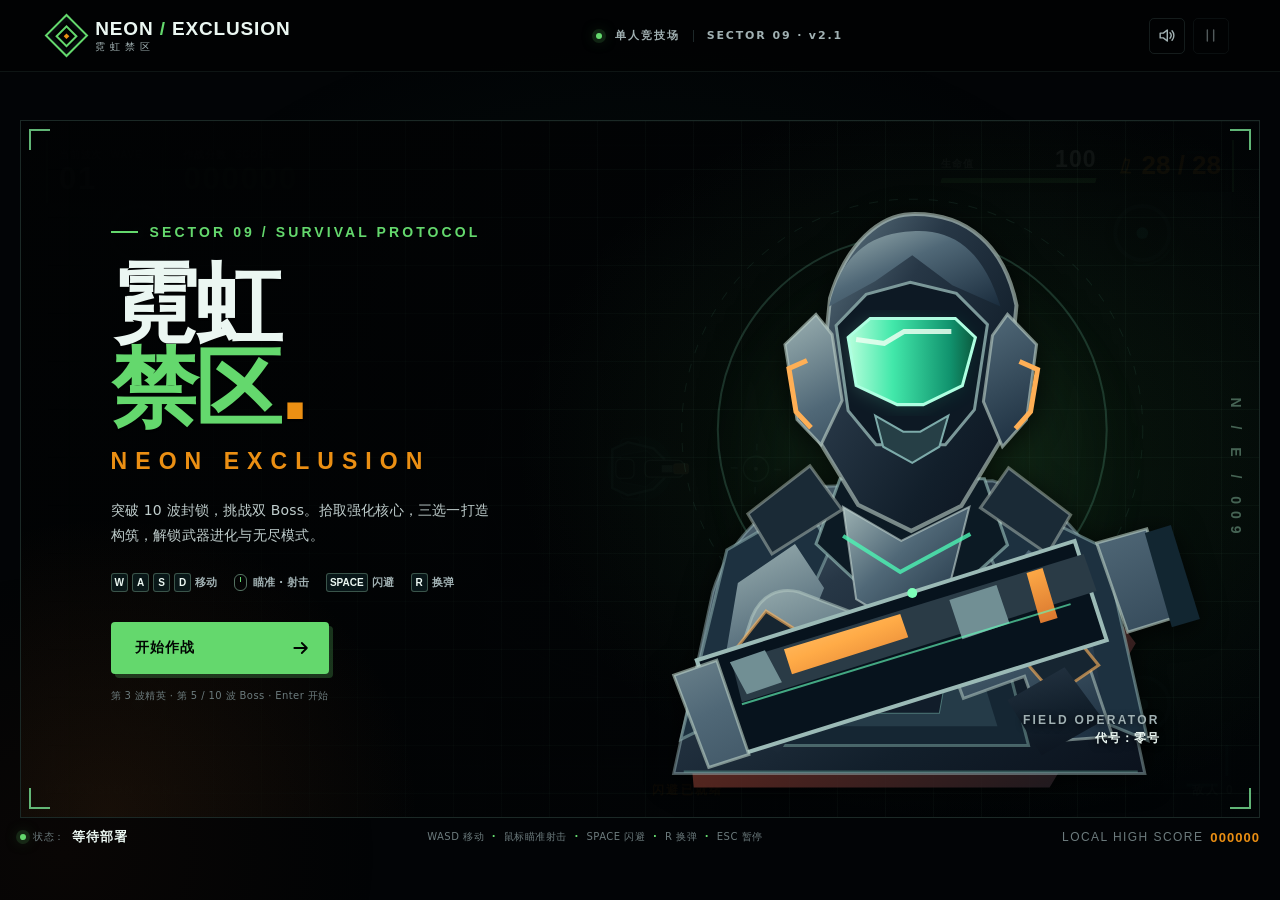
==== offline/neon-exclusion.html @ 1cae7385 "Publish Neon Exclusion v2.1 with desktop and mobile controls" ====
<!doctype html>
<html lang="zh-CN">
  <head>
    <meta charset="UTF-8" />
    <meta name="viewport" content="width=device-width, initial-scale=1, viewport-fit=cover" />
    <meta name="theme-color" content="#090d14" />
    <meta name="description" content="霓虹禁区：一款可直接在浏览器游玩的俯视角射击游戏。" />
    <title>霓虹禁区 · NEON EXCLUSION</title>
    <link rel="icon" href="data:image/svg+xml,%3Csvg xmlns='http://www.w3.org/2000/svg' viewBox='0 0 32 32'%3E%3Cpath fill='%230b171d' d='M0 0h32v32H0z'/%3E%3Cpath fill='none' stroke='%2373d683' stroke-width='2' d='m16 3 13 13-13 13L3 16Z'/%3E%3Cpath fill='%23e8c16b' d='m16 11 5 5-5 5-5-5Z'/%3E%3C/svg%3E" />
    <style>

:root {
  color-scheme: dark;
  --bg: oklch(0.105 0.008 235);
  --surface: oklch(0.16 0.015 225);
  --surface-hi: oklch(0.22 0.018 215);
  --ink: oklch(0.965 0.014 170);
  --muted: oklch(0.75 0.018 205);
  --subtle: oklch(0.57 0.018 210);
  --line: oklch(0.39 0.025 210 / .54);
  --primary: oklch(0.79 0.18 145);
  --primary-dark: oklch(0.42 0.13 145);
  --accent: oklch(0.73 0.16 65);
  --danger: oklch(0.67 0.19 25);
  --display: 'Barlow Condensed', Impact, 'Arial Narrow', sans-serif;
  --body: 'Noto Sans SC', 'Microsoft YaHei', system-ui, sans-serif;
}

* { box-sizing: border-box; }
html { min-width: 320px; min-height: 100%; }
body { margin: 0; min-height: 100vh; background: var(--bg); color: var(--ink); font-family: var(--body); overflow-x: hidden; }
body::before { content: ''; position: fixed; inset: 0; z-index: -1; background: radial-gradient(ellipse 58% 53% at 50% 40%, oklch(0.27 0.046 163 / .26), transparent 72%), radial-gradient(ellipse 35% 45% at 5% 95%, oklch(0.26 0.075 55 / .13), transparent 70%); pointer-events: none; }
button { font: inherit; cursor: pointer; }
button:disabled { cursor: not-allowed; opacity: .5; }
button:focus-visible { outline: 2px solid var(--primary); outline-offset: 4px; }
[hidden], .hidden { display: none !important; }

.app-shell { width: 100%; min-height: 100vh; display: flex; flex-direction: column; }
.masthead { height: 72px; flex: 0 0 auto; display: flex; align-items: center; justify-content: space-between; padding: 0 clamp(20px, 4vw, 66px); border-bottom: 1px solid oklch(0.4 0.03 184 / .25); background: oklch(0.09 0.006 228 / .8); }
.brand { display: inline-flex; align-items: center; gap: 13px; min-width: 225px; }
.brand-mark { display: grid; place-items: center; width: 31px; height: 31px; transform: rotate(45deg); border: 2px solid var(--primary); box-shadow: inset 0 0 0 3px oklch(0.14 0.01 235); }
.brand-mark::before { content: ''; width: 12px; height: 12px; border: 2px solid var(--primary); }
.brand-mark span { position: absolute; width: 4px; height: 4px; background: var(--accent); }
.brand-copy { display: flex; flex-direction: column; line-height: 1.05; }
.brand-copy strong { font-family: var(--display); font-weight: 800; font-size: 19px; line-height: 1; letter-spacing: .045em; }
.brand-copy strong span { color: var(--primary); }
.brand-copy small { color: var(--muted); font-size: 10px; letter-spacing: .5em; margin-top: 4px; }
.masthead-meta { display: flex; align-items: center; gap: 13px; color: var(--muted); font-size: 11px; font-weight: 600; letter-spacing: .17em; }
.masthead-meta i { display: block; height: 12px; border-left: 1px solid var(--line); }
.live-dot, .footer-pulse { width: 6px; height: 6px; background: var(--primary); display: inline-block; border-radius: 50%; box-shadow: 0 0 0 4px oklch(0.79 0.18 145 / .13), 0 0 14px oklch(0.79 0.18 145 / .5); }
.top-actions { display: flex; gap: 8px; }
.icon-button { width: 36px; height: 36px; display: grid; place-items: center; padding: 0; color: var(--muted); background: transparent; border: 1px solid oklch(0.45 0.028 190 / .3); border-radius: 5px; transition: background .2s, color .2s, border-color .2s; }
.icon-button:hover { color: var(--primary); background: oklch(0.79 0.18 145 / .08); border-color: oklch(0.79 0.18 145 / .5); }
.icon-button svg { width: 19px; height: 19px; fill: none; stroke: currentColor; stroke-width: 1.8; stroke-linecap: round; stroke-linejoin: round; }

.game-main { flex: 1; min-height: 0; display: flex; flex-direction: column; align-items: center; justify-content: center; gap: 0; padding: clamp(10px, 1.7vh, 20px) 20px 10px; }
.game-stage { position: relative; isolation: isolate; width: min(100%, 1440px, calc((100dvh - 155px) * 16 / 9)); aspect-ratio: 16 / 9; overflow: hidden; background: oklch(0.13 0.015 225); border: 1px solid oklch(0.49 0.05 158 / .35); }
.game-stage::before { content: ''; position: absolute; inset: -1px; z-index: 1; pointer-events: none; background: linear-gradient(90deg, oklch(0.79 0.18 145 / .13), transparent 10%, transparent 90%, oklch(0.79 0.18 145 / .13)); }
#gameCanvas { position: absolute; inset: 0; display: block; width: 100%; height: 100%; touch-action: none; }
.stage-vignette { position: absolute; inset: 0; z-index: 2; pointer-events: none; box-shadow: inset 0 0 100px 30px oklch(0.06 0.006 225 / .36); }
.stage-corners { position: absolute; inset: 8px; z-index: 8; pointer-events: none; }
.stage-corners i { position: absolute; display: block; width: 21px; height: 21px; border-color: oklch(0.83 0.15 150 / .8); border-style: solid; }
.stage-corners i:nth-child(1) { top: 0; left: 0; border-width: 2px 0 0 2px; }
.stage-corners i:nth-child(2) { top: 0; right: 0; border-width: 2px 2px 0 0; }
.stage-corners i:nth-child(3) { bottom: 0; left: 0; border-width: 0 0 2px 2px; }
.stage-corners i:nth-child(4) { bottom: 0; right: 0; border-width: 0 2px 2px 0; }

.combat-hud { position: absolute; z-index: 3; top: 19px; left: 25px; right: 25px; display: flex; align-items: flex-start; justify-content: space-between; gap: 20px; pointer-events: none; }
.hud-left, .hud-right { display: flex; align-items: center; gap: 20px; }
.hud-left { background: linear-gradient(90deg, oklch(0.08 0.006 220 / .8), oklch(0.08 0.006 220 / .13)); padding: 8px 26px 9px 11px; border-left: 2px solid var(--primary); }
.hud-metric { display: flex; flex-direction: column; gap: 2px; }
.hud-label { color: var(--muted); font-size: 10px; font-weight: 700; letter-spacing: .08em; white-space: nowrap; }
.hud-label small { font-family: var(--display); color: var(--subtle); font-size: 10px; letter-spacing: .08em; margin-left: 4px; }
.hud-metric strong { color: var(--ink); font-family: var(--display); font-weight: 800; font-size: 31px; line-height: .95; font-variant-numeric: tabular-nums; letter-spacing: .06em; }
.hud-score strong { color: var(--primary); }
.hud-divider { display: block; align-self: stretch; border-left: 1px solid oklch(0.66 0.04 170 / .38); }
.hud-right { background: linear-gradient(270deg, oklch(0.08 0.006 220 / .8), oklch(0.08 0.006 220 / .15)); padding: 8px 11px 9px 27px; border-right: 2px solid var(--primary); }
.health-widget { width: 155px; }
.health-top { display: flex; align-items: baseline; justify-content: space-between; color: var(--muted); font-size: 10px; font-weight: 700; letter-spacing: .1em; }
.health-top strong { color: var(--ink); font-family: var(--display); font-size: 23px; line-height: 1; }
.health-track { height: 5px; margin-top: 7px; background: oklch(0.4 0.03 200 / .5); overflow: hidden; transform: skewX(-15deg); }
.health-track span { display: block; width: 100%; height: 100%; background: var(--primary); box-shadow: 0 0 14px var(--primary); transition: width .22s ease-out, background .2s; }
.health-track span.is-low { background: var(--danger); box-shadow: 0 0 14px var(--danger); }
.game-stage.critical-health::after { content: ''; position: absolute; inset: 0; z-index: 2; pointer-events: none; box-shadow: inset 0 0 90px 16px oklch(0.62 0.18 25 / .28); animation: danger-pulse 1.4s ease-in-out infinite; }
@keyframes danger-pulse { 50% { opacity: .4; } }
.ammo-widget { display: flex; align-items: center; gap: 6px; min-width: 94px; justify-content: end; color: var(--accent); }
.ammo-widget svg { width: 19px; height: 19px; fill: none; stroke: currentColor; stroke-width: 1.9; stroke-linecap: round; stroke-linejoin: round; }
.ammo-widget strong { font-family: var(--display); font-weight: 700; font-size: 26px; font-variant-numeric: tabular-nums; white-space: nowrap; }
.lower-hud { position: absolute; z-index: 3; bottom: 18px; left: 24px; right: 24px; display: flex; align-items: center; justify-content: space-between; color: oklch(0.77 0.06 166 / .65); font: 700 12px var(--display); letter-spacing: .19em; text-shadow: 0 1px 3px var(--bg); pointer-events: none; }
.lower-hud span:nth-child(2) { color: var(--accent); }
.event-toast { position: absolute; z-index: 4; top: 22%; left: 50%; transform: translate(-50%, -12px); color: var(--primary); font: 800 26px var(--display); letter-spacing: .07em; text-shadow: 0 0 15px oklch(0.79 0.18 145 / .45); opacity: 0; pointer-events: none; transition: opacity .2s, transform .25s ease-out; white-space: nowrap; }
.event-toast.show, .event-toast.is-visible { opacity: 1; transform: translate(-50%, 0); }
.dash-button { display: none; }
.active-buffs { position: absolute; z-index: 3; left: 26px; right: 26px; bottom: 48px; display: flex; flex-wrap: wrap; gap: 6px; pointer-events: none; }
.active-buffs span { padding: 5px 9px; border: 1px solid var(--buff-color); border-radius: 4px; background: #09151eed; color: var(--buff-color); font: 700 12px var(--body); }
.event-toast { width: max-content; max-width: calc(100% - 40px); white-space: normal; text-align: center; font-size: clamp(13px, 2vw, 24px); line-height: 1.5; padding: 7px 14px; border-radius: 4px; background: #06121ce8; }
.event-toast { font-size:clamp(11px,1.15vw,15px); padding:3px 8px; background:#06121c59; letter-spacing:.02em; text-shadow:0 1px 3px #0009; }
@media (max-width: 760px) {
  .active-buffs { left: 12px; right: 12px; bottom: 28px; gap: 4px; }
  .active-buffs span { padding: 3px 5px; font-size: 9px; }
}

.game-overlay { position: absolute; z-index: 5; inset: 0; }
.start-screen { background: oklch(0.08 0.01 225 / .78); }
.start-backdrop { position: absolute; inset: 0; background: radial-gradient(ellipse 56% 80% at 77% 48%, oklch(0.53 0.13 145 / .17), transparent 66%), radial-gradient(ellipse 35% 60% at 7% 100%, oklch(0.56 0.12 55 / .13), transparent 72%), linear-gradient(110deg, oklch(0.09 0.008 230 / .97) 27%, oklch(0.095 0.009 230 / .74) 71%, oklch(0.1 0.014 225 / .86)); }
.start-backdrop::before { content: ''; position: absolute; inset: 0; background-image: linear-gradient(oklch(0.64 0.07 160 / .055) 1px, transparent 1px), linear-gradient(90deg, oklch(0.64 0.07 160 / .055) 1px, transparent 1px); background-size: 48px 48px; mask-image: linear-gradient(90deg, transparent, black 58%, black); }
.start-content { position: relative; z-index: 1; display: flex; align-items: center; height: 100%; padding: 36px clamp(54px, 7vw, 115px); }
.intro-copy { order: 1; position: relative; z-index: 2; width: 49%; max-width: 570px; padding-bottom: 11px; }
.eyebrow { display: flex; align-items: center; gap: 12px; margin: 0 0 22px; color: var(--primary); font: 700 14px var(--display); letter-spacing: .22em; }
.eyebrow-line { width: 27px; height: 2px; background: var(--primary); }
.intro-copy h1 { margin: 0; font-size: clamp(60px, 6.8vw, 95px); line-height: .98; font-weight: 900; letter-spacing: -.035em; text-shadow: 0 2px 1px oklch(0 0 0 / .4); text-wrap: balance; }
.intro-copy h1 > span { display: block; }
.intro-copy h1 > span:first-child { color: var(--ink); }
.intro-copy h1 > span:nth-child(2) { color: var(--primary); }
.title-dot { color: var(--accent); }
.intro-english { margin: 15px 0 0; color: var(--accent); font: 800 23px var(--display); letter-spacing: .35em; }
.intro-description { max-width: 390px; margin: 23px 0 25px; color: oklch(0.84 0.015 190); font-size: 14px; line-height: 1.8; letter-spacing: .015em; }
.control-list { display: flex; flex-wrap: wrap; column-gap: 17px; row-gap: 10px; max-width: 420px; margin-bottom: 30px; color: var(--muted); font-size: 11px; font-weight: 600; }
.control-list > span { display: inline-flex; align-items: center; gap: 4px; white-space: nowrap; }
kbd { min-width: 17px; height: 19px; display: inline-grid; place-items: center; padding: 0 3px; color: var(--ink); border: 1px solid oklch(0.7 0.06 160 / .42); border-radius: 3px; background: oklch(0.22 0.025 200 / .75); font: 700 10px var(--display); }
.mouse-icon { width: 13px; height: 17px; display: inline-block; margin-right: 2px; border: 1px solid oklch(0.7 0.06 160 / .66); border-radius: 6px; position: relative; }
.mouse-icon::before { content: ''; position: absolute; top: 2px; left: 5px; width: 1px; height: 5px; background: var(--primary); }
.primary-button { min-width: 218px; height: 52px; display: inline-flex; align-items: center; justify-content: space-between; gap: 25px; padding: 0 18px 0 24px; border: 0; border-radius: 4px; background: var(--primary); color: oklch(0.1 0.02 160); font-size: 14px; font-weight: 900; letter-spacing: .08em; box-shadow: 4px 4px 0 oklch(0.79 0.18 145 / .23); transition: transform .2s ease-out, box-shadow .2s ease-out, background .2s; }
.primary-button:hover { background: oklch(0.86 0.16 145); transform: translate(-2px, -2px); box-shadow: 6px 6px 0 oklch(0.79 0.18 145 / .28); }
.primary-button:active { transform: translate(2px, 2px); box-shadow: 1px 1px 0 oklch(0.79 0.18 145 / .25); }
.primary-button svg { width: 20px; height: 20px; fill: none; stroke: currentColor; stroke-width: 2.2; stroke-linecap: round; stroke-linejoin: round; }
.intro-hint { margin: 15px 0 0; color: var(--subtle); font-size: 10px; letter-spacing: .04em; }
.mobile-controls { display: none; }
.intro-art { order: 2; position: absolute; z-index: 1; width: 54%; height: 100%; right: 1%; bottom: 0; display: flex; align-items: end; justify-content: center; }
.intro-art::before { content: ''; position: absolute; width: 72%; aspect-ratio: 1; top: 15%; right: 12%; border-radius: 50%; background: radial-gradient(circle, oklch(0.65 0.15 145 / .15), transparent 64%); filter: blur(9px); }
.intro-art svg { position: relative; display: block; width: 100%; height: 98%; object-fit: contain; object-position: center bottom; filter: drop-shadow(0 5px 14px oklch(0 0 0 / .75)); }
.art-caption { position: absolute; right: 13%; bottom: 10%; display: flex; flex-direction: column; align-items: end; gap: 3px; color: var(--muted); font: 700 12px var(--display); letter-spacing: .19em; text-shadow: 0 2px 7px var(--bg); }
.art-caption strong { color: var(--ink); font: 700 12px var(--body); letter-spacing: .08em; }
.start-serial { position: absolute; z-index: 1; right: 15px; top: 50%; transform: translateY(-50%); writing-mode: vertical-rl; color: oklch(0.7 0.065 160 / .55); font: 700 14px var(--display); letter-spacing: .5em; }

.modal-overlay { z-index: 6; display: grid; place-items: center; background: oklch(0.065 0.004 230 / .78); backdrop-filter: blur(9px); }
.modal-panel { position: relative; width: min(435px, calc(100% - 36px)); padding: 42px 40px 36px; text-align: center; background: linear-gradient(150deg, oklch(0.21 0.028 193 / .97), oklch(0.12 0.013 220 / .98)); border-top: 3px solid var(--primary); box-shadow: 0 12px 25px oklch(0 0 0 / .32); }
.modal-panel::before, .modal-panel::after { content: ''; position: absolute; width: 16px; height: 16px; border-color: var(--primary); border-style: solid; }
.modal-panel::before { left: 7px; bottom: 7px; border-width: 0 0 1px 1px; }
.modal-panel::after { right: 7px; bottom: 7px; border-width: 0 1px 1px 0; }
.modal-kicker { margin: 0 0 6px !important; color: var(--primary) !important; font: 700 13px var(--display) !important; letter-spacing: .23em; }
.modal-panel h2 { margin: 0; font-size: 42px; line-height: 1.2; font-weight: 900; letter-spacing: -.025em; }
.modal-panel > p { margin: 11px auto 26px; color: var(--muted); font-size: 13px; line-height: 1.6; }
.modal-panel .primary-button { width: 100%; }
.modal-panel small { display: block; margin-top: 22px; color: var(--subtle); font-size: 11px; }
.modal-actions { display: flex; flex-direction: column; gap: 12px; }
.secondary-button { height: 44px; color: var(--ink); background: transparent; border: 1px solid var(--line); border-radius: 4px; font-size: 13px; font-weight: 700; transition: border-color .2s, color .2s, background .2s; }
.secondary-button:hover { border-color: var(--primary); color: var(--primary); background: oklch(0.79 0.18 145 / .07); }
.result-line { display: flex; justify-content: space-around; gap: 20px; margin: 28px 0 29px; padding: 16px 0; border-top: 1px solid var(--line); border-bottom: 1px solid var(--line); }
.result-line div { display: flex; flex-direction: column; gap: 5px; }
.result-line span { color: var(--muted); font-size: 11px; letter-spacing: .15em; }
.result-line strong { color: var(--primary); font: 800 36px var(--display); font-variant-numeric: tabular-nums; }

.game-footer { width: min(100%, 1440px, calc((100dvh - 155px) * 16 / 9)); min-height: 39px; display: flex; align-items: center; justify-content: space-between; gap: 12px; color: var(--subtle); font-size: 10px; letter-spacing: .05em; }
.game-footer > span { display: inline-flex; align-items: center; gap: 7px; white-space: nowrap; }
.game-footer strong { color: var(--ink); font-family: var(--display); font-size: 13px; letter-spacing: .08em; }
.game-footer p { margin: 0; text-align: center; }
.game-footer b { color: var(--primary); margin: 0 4px; }
.game-footer > span:last-child { font-family: var(--display); font-size: 12px; letter-spacing: .12em; }
.game-footer > span:last-child strong { color: var(--accent); }

@media (max-width: 1000px) {
  .game-stage, .game-footer { width: min(100%, calc((100dvh - 140px) * 16 / 9)); }
  .start-content { padding-left: 5.5%; }
  .intro-copy h1 { font-size: clamp(48px, 7.5vw, 78px); }
  .intro-description { font-size: 12px; margin: 14px 0 15px; }
  .control-list { margin-bottom: 20px; }
  .intro-art { width: 57%; right: -2%; }
}
@media (max-width: 760px) {
  .masthead { height: 58px; padding-inline: 16px; }
  .brand { min-width: 0; gap: 10px; }
  .brand-mark { width: 25px; height: 25px; }
  .brand-mark::before { width: 9px; height: 9px; }
  .brand-copy strong { font-size: 16px; }
  .brand-copy small { font-size: 9px; }
  .masthead-meta { display: none; }
  .game-main { justify-content: start; padding: 10px; }
  .game-stage, .game-footer { width: 100%; }
  .game-stage { aspect-ratio: 16 / 9; }
  .start-content { padding: 18px 6%; }
  .intro-copy { width: 60%; }
  .intro-copy h1 { font-size: clamp(40px, 8.5vw, 62px); }
  .eyebrow { font-size: 10px; margin-bottom: 10px; }
  .eyebrow-line { width: 14px; }
  .intro-english { font-size: 15px; margin-top: 5px; }
  .intro-description { font-size: 10px; margin: 10px 0; line-height: 1.5; }
  .control-list { display: none; }
  .primary-button { min-width: 150px; height: 38px; padding: 0 10px 0 13px; font-size: 11px; }
  .intro-hint { display: none; }
  .intro-art { width: 52%; right: -4%; }
  .art-caption { display: none; }
  .combat-hud { top: 10px; left: 12px; right: 12px; }
  .hud-left, .hud-right { gap: 8px; }
  .hud-left { padding: 5px 8px; }
  .hud-right { padding: 5px 8px; }
  .hud-label { font-size: 8px; }
  .hud-label small { display: none; }
  .hud-metric strong { font-size: 20px; }
  .health-widget { width: 65px; }
  .health-top { font-size: 8px; }
  .health-top strong { font-size: 17px; }
  .health-track { margin-top: 4px; }
  .ammo-widget { min-width: 50px; gap: 2px; }
  .ammo-widget svg { display: none; }
  .ammo-widget strong { font-size: 17px; }
  .lower-hud { bottom: 8px; left: 12px; right: 12px; font-size: 8px; }
  .game-footer { flex-wrap: wrap; justify-content: center; padding-top: 9px; row-gap: 5px; }
  .game-footer p { order: 3; width: 100%; font-size: 9px; }
}
@media (max-width: 520px) and (orientation: portrait) {
  .game-main { justify-content: center; gap: 12px; min-height: calc(100dvh - 58px); padding: 26px 10px 36px; }
  .game-main::before { content: '↻  横屏游玩可获得完整战场'; display: block; width: 100%; margin-bottom: 4px; color: var(--primary); text-align: center; font-size: 12px; font-weight: 800; letter-spacing: .1em; }
  .game-stage { aspect-ratio: 16 / 9; height: auto; }
  .game-overlay { position: fixed; inset: 58px 0 0; overflow-y: auto; overflow-x: hidden; }
  .start-content { align-items: start; padding: 36px 7% 24px; }
  .intro-copy { width: 100%; }
  .intro-copy h1 { font-size: clamp(58px, 18vw, 82px); }
  .eyebrow { margin-bottom: 17px; }
  .intro-english { font-size: 20px; }
  .intro-description { max-width: 290px; margin: 18px 0; font-size: 12px; }
  .control-list { display: flex; max-width: 270px; margin-bottom: 20px; column-gap: 9px; row-gap: 7px; font-size: 10px; }
  .mobile-controls { display: block; max-width: 270px; margin: -6px 0 16px; color: var(--primary); font-size: 10px; line-height: 1.5; }
  .intro-art { width: 100%; height: 43%; right: 0; bottom: 0; opacity: .85; }
  .intro-art svg { height: 100%; }
  .primary-button { min-width: 200px; height: 46px; font-size: 12px; }
  .start-serial { display: none; }
  .lower-hud span:first-child { display: none; }
  .modal-panel { padding: 30px 24px; }
  .game-footer::after { content: '左侧拖动移动 · 右侧拖动瞄准射击'; width: 100%; text-align: center; color: var(--primary); font-size: 10px; letter-spacing: .1em; }
}
@media (pointer: coarse) {
  .dash-button { position: absolute; z-index: 4; bottom: 15%; left: 39%; display: flex; flex-direction: column; align-items: center; justify-content: center; gap: 1px; width: 60px; height: 60px; padding: 0; border: 1px solid oklch(0.87 0.16 145 / .7); border-radius: 50%; background: conic-gradient(var(--primary) var(--dash-progress, 100%), oklch(0.4 0.04 175 / .55) 0); color: var(--primary); backdrop-filter: blur(5px); touch-action: manipulation; box-shadow: inset 0 0 0 4px oklch(0.79 0.18 145 / .08); }
  .dash-button::before { content: ''; position: absolute; inset: 3px; z-index: 0; border-radius: 50%; background: oklch(0.17 0.036 170 / .94); }
  .dash-button:disabled { opacity: .45; }
  .dash-button:active { transform: scale(.94); background: oklch(0.28 0.065 160 / .9); }
  .dash-button svg { position: relative; z-index: 1; width: 24px; height: 24px; fill: none; stroke: currentColor; stroke-width: 2; stroke-linecap: round; stroke-linejoin: round; }
  .dash-button span { position: relative; z-index: 1; color: var(--ink); font-size: 10px; font-weight: 800; line-height: 1; }
}
@media (max-height: 650px) and (min-width: 761px) {
  .masthead { height: 50px; }
  .game-stage, .game-footer { width: min(100%, calc((100dvh - 110px) * 16 / 9)); }
  .game-main { padding-top: 6px; }
  .intro-description { margin: 12px 0; }
  .control-list { margin-bottom: 13px; }
  .eyebrow { margin-bottom: 10px; }
}
@media (prefers-reduced-motion: reduce) {
  *, *::before, *::after { scroll-behavior: auto !important; animation-duration: .01ms !important; transition-duration: .01ms !important; }
}

@media (max-height: 500px) and (orientation: landscape) {
  .masthead { height: 44px; }
  .game-main { padding: 4px 10px 0; }
  .game-stage, .game-footer { width: min(100%, calc((100dvh - 84px) * 16 / 9)); }
  .combat-hud { top: 8px; left: 10px; right: 10px; gap: 8px; }
  .hud-left, .hud-right { padding: 4px 8px; gap: 8px; }
  .hud-label { font-size: 8px; }
  .hud-label small { display: none; }
  .hud-metric strong { font-size: 20px; }
  .health-widget { width: 65px; }
  .health-top { font-size: 8px; }
  .health-top strong { font-size: 17px; }
  .health-track { margin-top: 4px; }
  .ammo-widget { min-width: 50px; gap: 2px; }
  .ammo-widget svg { display: none; }
  .ammo-widget strong { font-size: 17px; }
  .active-buffs { bottom: 28px; left: 12px; right: 12px; gap: 4px; }
  .active-buffs span { padding: 3px 5px; font-size: 9px; }
  .lower-hud { bottom: 8px; left: 12px; right: 12px; font-size: 8px; }
  .event-toast { font-size: 12px; padding: 5px 9px; }
  .game-footer { min-height: 26px; padding-top: 0; flex-wrap: nowrap; font-size: 8px; }
  .game-footer p { display: none; }
  .game-footer > span:last-child, .game-footer strong { font-size: 10px; }
  .intro-copy h1 { font-size: 44px; }
  .intro-description { font-size: 10px; margin: 10px 0; }
  .intro-english { font-size: 15px; margin-top: 5px; }
  .eyebrow { font-size: 9px; margin-bottom: 10px; }
  .control-list { display: none; }
  .primary-button { min-width: 150px; height: 38px; font-size: 11px; }
  .intro-hint { display: none; }
}

/* Campaign, boss encounters and upgrade selection. */
.mission-hud { position:absolute; z-index:3; top:22px; left:50%; transform:translateX(-50%); max-width:34%; display:flex; flex-direction:column; align-items:center; gap:5px; pointer-events:none; text-align:center; }
.mission-hud > span { color:var(--primary); font:800 13px var(--body); }
.mission-hud strong { color:#ccdedb; font:600 11px var(--body); }
.mission-dots { display:flex; gap:4px; margin-top:2px; }
.mission-dots i { width:12px; height:3px; background:#304c4e; }
.mission-dots i:nth-child(5),.mission-dots i:nth-child(10) { background:#7b5946; }
.mission-dots i.is-complete { background:#69ca92; }
.mission-dots i.is-current { background:#f0d28a; }
.boss-hud { position:absolute; top:92px; left:30%; right:30%; z-index:3; text-align:center; pointer-events:none; color:#ffcf8a; }
.boss-hud > div:first-child { display:flex; justify-content:space-between; align-items:center; gap:8px; margin-bottom:5px; }
.boss-hud strong { font-size:13px; }
.boss-hud > div:first-child span { font-size:10px; }
.boss-track { height:8px; padding:1px; background:#07121eeb; border:1px solid #ad7c56; }
.boss-track > span { display:block; height:100%; width:100%; background:#ffb879; transition:width .12s linear; }
.boss-hud small { display:block; margin-top:4px; font-size:10px; color:#e3cbb4; }
.boss-hud.is-enraged { color:#ffa0b2; }
.boss-hud.is-enraged .boss-track > span { background:#fa7294; }
#hudShield { font-size:9px; color:#9adfff; white-space:nowrap; }
.health-top { position:relative; }
.health-top #hudShield { position:absolute; right:0; top:100%; transform:translateY(9px); }
.active-buffs { max-width:76%; max-height:76px; overflow:hidden; }
.active-buffs span { pointer-events:auto; font-size:10px; padding:4px 7px; }
.active-buffs .evolution-badge { background:#26372ce8; font-weight:900; }
.endless-start { display:block; width:218px; margin-top:14px; }
.upgrade-overlay { z-index:7; display:grid; place-items:center; padding:18px; background:#060f1bed; backdrop-filter:blur(7px); overflow:auto; }
.upgrade-panel { width:min(940px,100%); padding:22px 24px; text-align:center; background:#0c1b25; border-top:2px solid var(--primary); }
.upgrade-kicker { margin:0 0 8px; font-size:12px; color:var(--primary); font-weight:800; }
.upgrade-panel h2 { margin:0; font-size:30px; line-height:1.2; letter-spacing:-.02em; }
.upgrade-subtitle { margin:9px 0 21px; color:var(--muted); font-size:12px; }
.upgrade-choices { display:grid; grid-template-columns:repeat(3,minmax(0,1fr)); gap:14px; text-align:left; }
.upgrade-choice { display:flex; flex-direction:column; align-items:stretch; min-height:205px; padding:18px; border:1px solid #3f585e; border-radius:6px; color:var(--ink); background:#132933; text-align:left; cursor:pointer; transition:background .16s,border-color .16s,transform .16s; }
.upgrade-choice:hover { border-color:var(--choice-color); background:#193440; transform:translateY(-3px); }
.upgrade-choice:focus-visible { outline:2px solid var(--choice-color); outline-offset:3px; }
.choice-top { display:flex; justify-content:space-between; align-items:center; margin-bottom:16px; }
.choice-icon { color:var(--choice-color); font-size:27px; line-height:1; }
.choice-top kbd { color:var(--muted); font-size:10px; }
.upgrade-choice > strong { font-size:18px; font-weight:800; margin-bottom:6px; }
.choice-level { font-size:10px; color:var(--choice-color); font-weight:800; }
.choice-description { margin-top:14px; font-size:12px; line-height:1.65; color:#d3e3e3; }
.upgrade-choice small { margin-top:auto; padding-top:14px; font-size:10px; line-height:1.5; color:#9fb8bd; }
.upgrade-hint { margin:19px 0 0; color:#b8cfca; font-size:11px; }
.victory-screen .modal-panel { width:min(495px,calc(100% - 30px)); }
.victory-symbol { color:#9aeeaa; font-size:42px; margin:4px 0 12px; }
.victory-score { color:var(--primary); font:900 36px var(--display); margin-top:20px; }
.modal-panel .run-info { font-size:11px; color:#b6cccc; margin:10px 0 22px; }
@media (max-width:760px) {
  .mission-hud { top:52px; max-width:75%; }
  .mission-hud > span { display:none; }
  .mission-hud strong { font-size:9px; }
  .mission-dots { gap:3px; margin-top:0; }
  .mission-dots i { width:9px; height:2px; }
  .boss-hud { top:83px; left:24%; right:24%; }
  .boss-hud strong { font-size:10px; }
  .boss-hud > div:first-child span,.boss-hud small { font-size:8px; }
  .boss-track { height:6px; }
  .active-buffs { max-height:52px; }
  .active-buffs span { font-size:8px; padding:2px 4px; }
  .upgrade-panel { padding:18px 16px; }
  .upgrade-panel h2 { font-size:25px; }
  .upgrade-choices { gap:9px; }
  .upgrade-choice { min-height:185px; padding:12px; }
  .upgrade-choice > strong { font-size:15px; }
  .choice-description { font-size:11px; }
}
@media (max-width:520px) and (orientation:portrait) {
  .upgrade-overlay { padding:12px; }
  .upgrade-panel { margin:auto 0; padding:22px 15px; }
  .upgrade-choices { grid-template-columns:1fr; }
  .upgrade-choice { min-height:0; padding:13px 15px; }
  .choice-top { margin-bottom:6px; }
  .choice-icon { font-size:22px; }
  .choice-description { margin-top:8px; }
  .upgrade-choice small { padding-top:8px; }
  .upgrade-subtitle { margin-bottom:14px; }
  .endless-start { width:200px; }
}
@media (max-height:500px) and (orientation:landscape) {
  .mission-hud { top:46px; max-width:70%; gap:3px; }
  .mission-hud > span { display:none; }
  .mission-hud strong { font-size:8px; }
  .mission-dots i { width:8px; height:2px; }
  .boss-hud { top:75px; left:25%; right:25%; }
  .boss-hud strong { font-size:9px; }
  .boss-hud > div:first-child span,.boss-hud small { font-size:7px; }
  .boss-track { height:5px; }
  .active-buffs { max-height:47px; }
  .active-buffs span { font-size:8px; padding:2px 4px; }
  .upgrade-overlay { padding:8px; }
  .upgrade-panel { padding:11px 16px; }
  .upgrade-panel h2 { font-size:20px; }
  .upgrade-kicker { font-size:9px; margin-bottom:4px; }
  .upgrade-subtitle { display:none; }
  .upgrade-choices { margin-top:12px; gap:9px; }
  .upgrade-choice { min-height:160px; padding:10px; }
  .upgrade-choice > strong { font-size:14px; }
  .choice-top { margin-bottom:7px; }
  .choice-icon { font-size:22px; }
  .choice-description { margin-top:8px; font-size:10px; line-height:1.5; }
  .upgrade-choice small { font-size:8px; padding-top:8px; }
  .upgrade-hint { font-size:9px; margin-top:10px; }
  .modal-panel { padding:16px 22px; }
  .modal-panel h2 { font-size:27px; }
  .modal-panel > p { font-size:10px; margin:8px auto 13px; }
  .victory-symbol { display:none; }
  .victory-score { font-size:28px; margin-top:10px; }
  .modal-panel .run-info { margin:7px 0 14px; font-size:9px; }
  .endless-start { width:150px; height:30px; margin-top:9px; font-size:10px; }
}

/* Visible multi-touch controls; keyboard and mouse keep the desktop layout. */
.touch-controls { display:none; }
html.touch-device body { overscroll-behavior:none; }
html.touch-device button,html.touch-device .move-stick { -webkit-tap-highlight-color:transparent; }
html.touch-device .masthead { padding-left:max(16px,env(safe-area-inset-left,0px)); padding-right:max(16px,env(safe-area-inset-right,0px)); }
html.touch-device .control-list,html.touch-device .game-footer p { display:none; }
html.touch-device .mobile-controls { display:block; color:#b3d7c8; font-size:10px; line-height:1.6; margin:12px 0 16px; max-width:330px; }
html.touch-device .touch-controls:not([hidden]) { display:block; position:fixed; inset:0; z-index:4; pointer-events:none; user-select:none; -webkit-user-select:none; -webkit-touch-callout:none; }
.move-stick { position:absolute; left:calc(22px + env(safe-area-inset-left,0px)); bottom:calc(36px + env(safe-area-inset-bottom,0px)); width:110px; height:110px; border:1px solid #8cdecb70; border-radius:50%; background:#071b2873; pointer-events:auto; touch-action:none; }
.stick-label { position:absolute; top:-23px; left:0; width:100%; color:#baded4; font-size:11px; text-align:center; pointer-events:none; }
.stick-guide { position:absolute; inset:14px; border:1px solid #8cdecb26; border-radius:50%; pointer-events:none; }
.stick-guide::before,.stick-guide::after { content:''; position:absolute; background:#8cdecb33; }
.stick-guide::before { left:50%; top:7px; bottom:7px; width:1px; }
.stick-guide::after { top:50%; left:7px; right:7px; height:1px; }
.stick-thumb { position:absolute; top:50%; left:50%; width:40%; height:40%; border:1px solid #b0e9d9bd; border-radius:50%; background:#558e7fbf; transform:translate(calc(-50% + var(--stick-x,0px)),calc(-50% + var(--stick-y,0px))); pointer-events:none; }
.move-stick.is-active { border-color:#bdffe3; background:#0d302b96; }
.touch-button { position:absolute; display:flex; flex-direction:column; align-items:center; justify-content:center; gap:3px; padding:0; border:1px solid #afdfcf88; border-radius:50%; background:#09222c99; color:#d6f5e6; pointer-events:auto; touch-action:none; font:800 11px var(--body); }
.touch-button svg { width:23px; height:23px; fill:none; stroke:currentColor; stroke-width:1.7; stroke-linecap:round; stroke-linejoin:round; }
.touch-button:disabled { opacity:.35; }
.touch-button:active { background:#25473dc4; }
.touch-fire { right:calc(22px + env(safe-area-inset-right,0px)); bottom:calc(30px + env(safe-area-inset-bottom,0px)); width:84px; height:84px; border:2px solid #ffd18cb3; color:#ffdcab; background:#3b2b178c; }
.touch-fire svg { width:30px; height:30px; transform:translate(var(--aim-x,0px),var(--aim-y,0px)); }
.touch-fire.is-active { background:#6a491bc7; border-color:#ffe4bb; }
.touch-dash { right:calc(124px + env(safe-area-inset-right,0px)); bottom:calc(40px + env(safe-area-inset-bottom,0px)); width:58px; height:58px; gap:0; border:0; background:conic-gradient(#88dac5 var(--dash-progress,100%),#35505b80 0); }
.touch-dash::before { content:''; position:absolute; inset:3px; background:#10242dec; border-radius:50%; }
.touch-dash > * { position:relative; z-index:1; }
.touch-dash svg { width:20px; height:20px; }
.touch-dash small { font-size:8px; font-weight:500; line-height:1.2; color:#b4d9d2; }
.touch-reload { right:calc(35px + env(safe-area-inset-right,0px)); bottom:calc(136px + env(safe-area-inset-bottom,0px)); width:48px; height:48px; font-size:9px; gap:0; }
.touch-reload svg { width:20px; height:20px; }
.touch-help { position:absolute; bottom:calc(218px + env(safe-area-inset-bottom,0px)); left:15px; right:15px; margin:0; color:#a8cfc6; font-size:10px; text-align:center; pointer-events:none; }
@media (orientation:portrait) {
  html.touch-device .game-main { justify-content:flex-start; min-height:calc(100svh - 58px); padding:clamp(40px,9vh,85px) 12px 250px; gap:12px; }
  html.touch-device .game-main::before { content:'↻ 横屏视野更开阔'; font-size:11px; letter-spacing:.03em; }
  html.touch-device .game-footer::after { content:none; }
  html.touch-device .mobile-controls { max-width:270px; }
  html.touch-device .active-buffs { max-width:94%; }
  html.touch-device .event-toast { position:fixed; top:68px; bottom:auto; max-width:calc(100% - 36px); font-size:12px; }
}
@media (orientation:landscape) {
  .move-stick { width:94px; height:94px; left:calc(22px + env(safe-area-inset-left,0px)); bottom:calc(28px + env(safe-area-inset-bottom,0px)); }
  .touch-fire { width:76px; height:76px; right:calc(18px + env(safe-area-inset-right,0px)); bottom:calc(20px + env(safe-area-inset-bottom,0px)); }
  .touch-dash { width:52px; height:52px; right:calc(30px + env(safe-area-inset-right,0px)); bottom:calc(111px + env(safe-area-inset-bottom,0px)); }
  .touch-reload { width:44px; height:44px; right:calc(34px + env(safe-area-inset-right,0px)); bottom:calc(177px + env(safe-area-inset-bottom,0px)); }
  .touch-help { display:none; }
  html.touch-device .mobile-controls { font-size:9px; margin:8px 0 11px; }
}
@media (max-width:360px) and (orientation:portrait) {
  .move-stick { width:94px; height:94px; left:16px; }
  .touch-fire { width:74px; height:74px; right:16px; }
  .touch-dash { right:105px; width:53px; height:53px; }
  .touch-reload { right:30px; }
}
</style>
    
  </head>
  <body>
    <div class="app-shell">
      <header class="masthead">
        <div class="brand" aria-label="霓虹禁区">
          <span class="brand-mark" aria-hidden="true"><span></span></span>
          <span class="brand-copy"><strong>NEON<span> / </span>EXCLUSION</strong><small>霓虹禁区</small></span>
        </div>
        <div class="masthead-meta"><span class="live-dot" aria-hidden="true"></span><span>单人竞技场</span><i></i><span class="version">SECTOR 09 · v2.1</span></div>
        <div class="top-actions">
          <button type="button" class="icon-button" id="muteBtn" aria-label="切换音效" title="切换音效">
            <svg viewBox="0 0 24 24" aria-hidden="true"><path d="M4 9v6h4l5 4V5L8 9H4Zm12.4-.4a5 5 0 0 1 0 6.8M19 6a9 9 0 0 1 0 12" /></svg>
          </button>
          <button type="button" class="icon-button" id="pauseBtn" aria-label="暂停游戏" title="暂停游戏">
            <svg viewBox="0 0 24 24" aria-hidden="true"><path d="M8 5v14M16 5v14" /></svg>
          </button>
        </div>
      </header>

      <main class="game-main">
        <div class="game-stage" id="gameStage">
          <canvas id="gameCanvas" width="1280" height="720" aria-label="射击游戏战场"></canvas>
          <div class="stage-vignette" aria-hidden="true"></div>
          <div class="stage-corners" aria-hidden="true"><i></i><i></i><i></i><i></i></div>

          <div class="combat-hud" id="combatHud" aria-live="polite">
            <div class="hud-left">
              <div class="hud-metric hud-wave"><span class="hud-label">当前波次 <small>WAVE</small></span><strong id="hudWave">01</strong></div>
              <span class="hud-divider" aria-hidden="true"></span>
              <div class="hud-metric hud-score"><span class="hud-label">作战分数 <small>SCORE</small></span><strong id="hudScore">000000</strong></div>
            </div>
            <div class="hud-right">
              <div class="health-widget"><div class="health-top"><span>生命值</span><strong id="hudHealth">100</strong><small id="hudShield"></small></div><div class="health-track"><span id="healthFill"></span></div></div>
              <div class="ammo-widget"><svg viewBox="0 0 24 24" aria-hidden="true"><path d="m7 20 4-15h6l-4 15H7Zm-1 1h12M12 5V3" /></svg><strong id="hudAmmo">24 / 24</strong></div>
            </div>
          </div>

          <div class="mission-hud" id="missionHud" hidden><span id="hudMode">1 / 10</span><strong id="missionText"></strong><div class="mission-dots" id="missionDots" aria-hidden="true"><i></i><i></i><i></i><i></i><i></i><i></i><i></i><i></i><i></i><i></i></div></div>
          <div class="boss-hud" id="bossHud" hidden><div><strong id="bossName"></strong><span id="bossPhase"></span></div><div class="boss-track" id="bossBar" role="progressbar" aria-label="Boss 生命值" aria-valuemin="0" aria-valuemax="100" aria-valuenow="100"><span id="bossFill"></span></div><small id="bossHealth"></small></div>
          <div class="active-buffs" id="activeBuffs" aria-label="本局武器强化" hidden></div>
          <div class="lower-hud" aria-hidden="true"><span>EXCLUSION ZONE</span><span id="hudReload">武器待命</span><span id="hudRemaining">敌人 0</span></div>
          <div class="touch-controls" id="touchControls" aria-label="触屏操控" hidden>
            <div class="move-stick" id="moveStick" role="group" aria-label="移动摇杆，按住并拖动以移动"><span class="stick-label">移动</span><span class="stick-guide" aria-hidden="true"></span><span class="stick-thumb" aria-hidden="true"></span></div>
            <button type="button" class="touch-button touch-fire" id="fireBtn" aria-label="按住射击，拖动自由瞄准"><svg viewBox="0 0 32 32" aria-hidden="true"><circle cx="16" cy="16" r="8"/><path d="M16 2v8m0 12v8M2 16h8m12 0h8"/><circle cx="16" cy="16" r="2"/></svg><span id="fireLabel">射击</span></button>
            <button type="button" class="touch-button touch-dash" id="dashBtn" aria-label="闪避冲刺"><svg viewBox="0 0 24 24" aria-hidden="true"><path d="m13 3-8 10h6l-1 8 9-11h-6l1-7Z"/></svg><span>闪避</span><small id="dashCountdown">就绪</small></button>
            <button type="button" class="touch-button touch-reload" id="reloadBtn" aria-label="装填弹药"><svg viewBox="0 0 24 24" aria-hidden="true"><path d="M19 10a7 7 0 1 0-1 7M19 4v6h-6"/></svg><span id="reloadLabel">换弹</span></button>
            <p class="touch-help">按住射击自动锁敌 · 拖动射击键自由瞄准</p>
          </div>
          <div id="eventToast" class="event-toast" role="status" aria-live="polite"></div>

          <section class="game-overlay start-screen" id="startScreen" aria-labelledby="gameTitle">
            <div class="start-backdrop" aria-hidden="true"></div>
            <div class="start-content">
              <div class="intro-art" aria-hidden="true">
                <svg viewBox="0 0 560 680" role="img" xmlns="http://www.w3.org/2000/svg">
                  <defs>
                    <linearGradient id="armor" x1="0" y1="0" x2="1" y2="1"><stop stop-color="#647c88"/><stop offset=".34" stop-color="#273746"/><stop offset=".7" stop-color="#121f2b"/><stop offset="1" stop-color="#0b121d"/></linearGradient>
                    <linearGradient id="armorHi" x1="0" y1="0" x2="1" y2="1"><stop stop-color="#9cb1b2"/><stop offset=".42" stop-color="#506877"/><stop offset="1" stop-color="#1a2c3d"/></linearGradient>
                    <linearGradient id="visor" x1="0" y1="0" x2="1" y2="0"><stop stop-color="#b7ffdc"/><stop offset=".35" stop-color="#42e8aa"/><stop offset=".8" stop-color="#11936e"/><stop offset="1" stop-color="#0b593d"/></linearGradient>
                    <linearGradient id="orange" x1="0" y1="0" x2="1" y2="1"><stop stop-color="#ffe1a1"/><stop offset=".45" stop-color="#ffab47"/><stop offset="1" stop-color="#b84919"/></linearGradient>
                    <linearGradient id="cape" x1="0" y1="0" x2="1" y2="1"><stop stop-color="#b45430"/><stop offset=".55" stop-color="#672f29"/><stop offset="1" stop-color="#1b1e27"/></linearGradient>
                    <filter id="softGlow"><feGaussianBlur stdDeviation="9"/></filter>
                  </defs>
                  <circle cx="280" cy="294" r="194" fill="none" stroke="#90ffd1" stroke-opacity=".16" stroke-width="2"/>
                  <circle cx="280" cy="294" r="230" fill="none" stroke="#90ffd1" stroke-opacity=".07" stroke-width="1" stroke-dasharray="9 11"/>
                  <path d="M55 574c62-34 122-49 182-54l169-142 97 129-86 144H62Z" fill="url(#cape)" opacity=".75"/>
                  <path d="M181 351c-43 15-84 52-100 105l-39 181h470l-39-182c-19-65-59-93-113-110Z" fill="url(#armor)" stroke="#a2bfc1" stroke-opacity=".45" stroke-width="3"/>
                  <path d="M173 369 95 414l-46 189 82-40 68-152ZM378 366l94 46 43 192-87-36-73-153Z" fill="#1d3140" stroke="#91b3b2" stroke-opacity=".55" stroke-width="3"/>
                  <path d="M163 408 106 447l-19 113 71-26 34-82ZM396 414l54 39 19 106-74-26-30-81Z" fill="url(#armorHi)"/>
                  <path d="M208 343 184 408l76 71h38l77-70-23-66Z" fill="#0c1a24" stroke="#9cc3be" stroke-opacity=".62" stroke-width="3"/>
                  <path d="m211 371 58 34 68-34-23 91-45 28-45-27Z" fill="url(#armorHi)" stroke="#bed0cd" stroke-opacity=".65" stroke-width="2"/>
                  <path d="m211 400 57 36 70-38" fill="none" stroke="#4df6b4" stroke-width="4" opacity=".8"/>
                  <path d="M171 496h196l29 113H144Z" fill="#152633" stroke="#769d9a" stroke-opacity=".55" stroke-width="3"/>
                  <path d="M194 525h151l20 65H176Z" fill="#253b48"/>
                  <path d="m204 538 56 10 54-10-7 39h-95Z" fill="#111d2a" stroke="#7fbfb3" stroke-opacity=".5"/>
                  <path d="M198 163c16-56 51-83 80-84 57-2 94 32 106 91l-13 130-42 70-50 25-53-26-42-69Z" fill="url(#armor)" stroke="#bfd0c8" stroke-opacity=".6" stroke-width="4"/>
                  <path d="M197 171c12-52 41-73 83-75 43-3 72 22 88 75l-48-21-40-30-37 26Z" fill="url(#armorHi)"/>
                  <path d="m204 190 30-31 44-12 46 11 31 31-13 85-29 35h-69l-28-34Z" fill="#0d1924" stroke="#7b9899" stroke-width="3"/>
                  <path d="m216 204 22-20h85l20 20-13 49-39 18h-26l-41-18Z" fill="url(#visor)" opacity=".2" filter="url(#softGlow)"/>
                  <path d="m216 202 22-19h85l20 19-13 48-39 19h-26l-41-19Z" fill="url(#visor)" stroke="#aeffe1" stroke-width="3"/>
                  <path d="m224 204 28 4 20-12h47" fill="none" stroke="#ecfff1" stroke-width="5" opacity=".85"/>
                  <path d="m243 280 28 16h17l28-16-9 31-27 16-29-16Z" fill="#263f46" stroke="#7dabaa" stroke-width="2"/>
                  <path d="m184 179-31 30 12 75 24 25 21-44-10-66ZM375 179l29 30-10 75-24 27-19-45 9-66Z" fill="url(#armorHi)" stroke="#b7cbc4" stroke-opacity=".65" stroke-width="3"/>
                  <path d="m175 225-18 8 7 43 15 16M387 226l18 8-7 42-15 17" fill="none" stroke="#ffaf55" stroke-width="5"/>
                  <path d="M178 330 116 378l24 40 70-44ZM376 332l62 47-23 39-67-46Z" fill="#1a2a36" stroke="#c3d0c6" stroke-opacity=".45" stroke-width="3"/>
                  <path d="M81 598 120 481c9-22 27-30 47-25l89 34-27 74-61-22-22 66ZM480 600l-40-119c-9-23-28-31-48-26l-88 34 27 73 61-22 23 65Z" fill="url(#armorHi)" stroke="#b5cbc3" stroke-opacity=".55" stroke-width="3"/>
                  <path d="M134 475 91 529l44 30 47-54ZM422 475l44 54-44 30-47-54Z" fill="#162531" stroke="#ffb35b" stroke-opacity=".62" stroke-width="3"/>
                  <path d="M125 530 85 582l62 35 34-55ZM432 531l39 53-62 35-34-55Z" fill="url(#armor)"/>
                  <path d="M65 524 442 405l32 99-375 117Z" fill="#07131d" stroke="#9bbab6" stroke-width="4"/>
                  <path d="M100 526 451 418l13 37-354 111Z" fill="#2a3b46"/>
                  <path d="m394 437 16-5 15 50-17 5ZM152 513l116-35 8 23-116 37Z" fill="url(#orange)"/>
                  <path d="M150 546 115 558l-17-32 35-12ZM317 464l47-15 13 38-47 16Z" fill="#718f94"/>
                  <path d="M42 539 85 524l32 94-40 13ZM464 407l50-14 29 88-48 15Z" fill="url(#armorHi)" stroke="#bfd4c9" stroke-opacity=".6" stroke-width="3"/>
                  <path d="m512 397 26-8 29 94-28 8Z" fill="#122631"/>
                  <path d="M110 568 438 468" stroke="#65f7b8" stroke-opacity=".65" stroke-width="2"/>
                  <circle cx="280" cy="457" r="5" fill="#7effba"/>
                  <path d="M52 635h453" stroke="#9affe0" stroke-opacity=".26" stroke-width="2"/>
                </svg>
                <div class="art-caption"><span>FIELD OPERATOR</span><strong>代号：零号</strong></div>
              </div>
              <div class="intro-copy">
                <p class="eyebrow"><span class="eyebrow-line"></span> SECTOR 09 / SURVIVAL PROTOCOL</p>
                <h1 id="gameTitle"><span>霓虹</span><span>禁区<span class="title-dot">.</span></span></h1>
                <p class="intro-english">NEON EXCLUSION</p>
                <p class="intro-description">突破 10 波封锁，挑战双 Boss。拾取强化核心，三选一打造构筑，解锁武器进化与无尽模式。</p>
                <div class="control-list" aria-label="操作方式">
                  <span><kbd>W</kbd><kbd>A</kbd><kbd>S</kbd><kbd>D</kbd> 移动</span>
                  <span><span class="mouse-icon" aria-hidden="true"></span> 瞄准 · 射击</span>
                  <span><kbd>SPACE</kbd> 闪避</span>
                  <span><kbd>R</kbd> 换弹</span>
                </div>
                <p class="mobile-controls">左摇杆移动，按住射击自动锁敌；拖动射击键瞄准，轻触闪避或换弹。</p>
                <button type="button" class="primary-button" id="startBtn"><span>开始作战</span><svg viewBox="0 0 24 24" aria-hidden="true"><path d="M4 12h15m-6-6 6 6-6 6" /></svg></button>
                <button type="button" class="secondary-button endless-start" id="startEndlessBtn" hidden>开始无尽模式</button>
                <p class="intro-hint">第 3 波精英 · 第 5 / 10 波 Boss · Enter 开始</p>
              </div>
            </div>
            <span class="start-serial" aria-hidden="true">N / E / 009</span>
          </section>

          <section class="game-overlay upgrade-overlay" id="upgradeScreen" aria-labelledby="upgradeTitle" hidden>
            <div class="upgrade-panel"><p class="upgrade-kicker" id="upgradeKicker">强化核心 · 三选一</p><h2 id="upgradeTitle">选择你的强化</h2><p class="upgrade-subtitle">决定本局的火力走向</p><div class="upgrade-choices" id="upgradeChoices"></div><p class="upgrade-hint" id="upgradeHint"></p></div>
          </section>
          <section class="game-overlay modal-overlay victory-screen" id="victoryScreen" aria-labelledby="victoryTitle" hidden>
            <div class="modal-panel"><p class="modal-kicker">EXCLUSION LIFTED</p><div class="victory-symbol" aria-hidden="true">✦</div><h2 id="victoryTitle">封锁已突破</h2><p>全部 10 波完成，无尽模式已解锁。带上当前构筑，挑战更深的禁区。</p><div class="victory-score" id="victoryScore">0</div><p class="run-info" id="victoryInfo"></p><div class="modal-actions"><button type="button" class="primary-button" id="continueEndlessBtn">带着当前构筑继续无尽</button><button type="button" class="secondary-button" id="victoryRestartBtn">重新挑战 10 波</button></div></div>
          </section>
          <section class="game-overlay modal-overlay" id="pauseScreen" aria-labelledby="pauseTitle" hidden>
            <div class="modal-panel"><p class="modal-kicker">PROTOCOL SUSPENDED</p><h2 id="pauseTitle">作战暂停</h2><p>呼吸。瞄准。继续守住阵地。</p><div class="modal-actions"><button type="button" class="primary-button" id="resumeBtn"><span>继续作战</span><svg viewBox="0 0 24 24" aria-hidden="true"><path d="M4 12h15m-6-6 6 6-6 6" /></svg></button><button type="button" class="secondary-button" id="pauseRestartBtn">重新开始</button></div><small>按 ESC 继续</small></div>
          </section>

          <section class="game-overlay modal-overlay over-screen" id="gameOverScreen" aria-labelledby="overTitle" hidden>
            <div class="modal-panel"><p class="modal-kicker">MISSION REPORT / SECTOR 09</p><h2 id="overTitle">任务结束</h2><p>战线记录已保存。下一次，走得更远。</p><div class="result-line"><div><span>最终分数</span><strong id="finalScore">0</strong></div><div><span>抵达波次</span><strong id="finalWave">1</strong></div></div><p class="run-info" id="finalRunInfo"></p><button type="button" class="primary-button" id="restartBtn"><span>再次作战</span><svg viewBox="0 0 24 24" aria-hidden="true"><path d="M4 12h15m-6-6 6 6-6 6" /></svg></button></div>
          </section>
        </div>
        <footer class="game-footer"><span><span class="footer-pulse"></span> 状态：<strong id="statusText">等待部署</strong></span><p>WASD 移动 <b>·</b> 鼠标瞄准射击 <b>·</b> SPACE 闪避 <b>·</b> R 换弹 <b>·</b> ESC 暂停</p><span>LOCAL HIGH SCORE <strong id="hudBest">000000</strong></span></footer>
      </main>
    </div>
  <script>
// NEON SIEGE — self-contained, zero-dependency Canvas arena shooter.
const W = 1280;
const H = 720;
const TAU = Math.PI * 2;
const clamp = (v, a, b) => Math.max(a, Math.min(b, v));
const rand = (a, b) => a + Math.random() * (b - a);
const UPGRADES = {
  heavy: { name: '大口径', icon: '●', color: '#ffce75', max: 3 },
  pierce: { name: '穿透', icon: '»', color: '#68e6ff', max: 3 },
  rapid: { name: '极速射击', icon: 'ϟ', color: '#c99aff', max: 4 },
  multi: { name: '多重弹道', icon: '⋔', color: '#ff92ba', max: 2 },
  explosive: { name: '爆炸弹', icon: '✹', color: '#ffab6e', max: 3 },
  ricochet: { name: '弹射', icon: '↗', color: '#95e7a8', max: 3 },
  chain: { name: '电弧', icon: 'ϟ', color: '#83b8ff', max: 3 },
  freeze: { name: '冰冻弹', icon: '❄', color: '#b0edff', max: 3 },
  homing: { name: '追踪弹', icon: '◎', color: '#e5a0ff', max: 3 },
  drone: { name: '无人机', icon: '◇', color: '#a4ffe6', max: 3 },
  shield: { name: '能量护盾', icon: '⬡', color: '#80d6ff', max: 3 },
  reload: { name: '快速装填', icon: '↻', color: '#e8e59b', max: 3 },
  magazine: { name: '扩容弹匣', icon: '▥', color: '#ffd69a', max: 3 },
  dash: { name: '闪避强化', icon: '»', color: '#c0b0ff', max: 3 },
};
const EVOLUTIONS = {
  siege: { name: '榴弹炮', color: '#ffb06d', needs: { heavy: 3, explosive: 3 }, description: '大范围爆炸，爆炸伤害与范围显著提升' },
  storm: { name: '雷暴机枪', color: '#9bbcff', needs: { rapid: 3, chain: 3 }, description: '电弧额外连锁 2 个目标，连锁范围扩大' },
  rail: { name: '连锁穿甲弹', color: '#a3ffe3', needs: { pierce: 3, ricochet: 3 }, description: '额外穿透 2 个目标，并额外弹射 2 次' },
};
function upgradeDescription(type, level) {
  return ({
    heavy: `弹体增大 ${level * 30}%，伤害增加 ${level * 18}%`,
    pierce: `每颗子弹最多命中 ${level + 1} 个敌人`,
    rapid: `射速提高 ${Math.round((Math.pow(.89, -level) - 1) * 100)}%`,
    multi: `每轮 ${level * 2 + 1} 条弹道，只消耗 1 发弹药；单弹伤害随散射略降`,
    explosive: `命中产生半径 ${50 + level * 18} 的爆炸`,
    ricochet: `子弹遇到墙壁或掩体可弹射 ${level} 次`,
    chain: `命中后电弧连锁 ${level} 个附近敌人`,
    freeze: `命中减速 ${level * 15}%，持续 ${(1 + level * .4).toFixed(1)} 秒`,
    homing: `子弹自动转向敌人，追踪强度 ${level} 级`,
    drone: `${level >= 3 ? 2 : 1} 架环绕无人机自动攻击，单发伤害 ${14 + level * 6}`,
    shield: `获得 ${level * 18} 点护盾，脱离受伤 8 秒后恢复`,
    reload: `装填时间缩短 ${level * 18}%`,
    magazine: `弹匣容量增加至 ${28 + level * 8} 发`,
    dash: `闪避冷却缩短 ${level * 15}%，无敌时间延长`,
  })[type];
}
function wavePlan(wave, endless) {
  const boss = wave === 5 || wave === 10 || (endless && wave % 5 === 0);
  return { boss, elite: !boss && (wave === 3 || (wave >= 7 && wave % 4 === 0)),
    count: boss ? 1 : Math.min(9 + wave * 3, 66), cap: Math.min(8 + wave * 2, 34),
    group: boss ? 1 : Math.min(1 + Math.floor(wave / 2), 5),
    interval: Math.max(.32, 1.13 - wave * .065) };
}
const segmentDistanceSquared = (ax, ay, bx, by, px, py) => {
  const dx = bx - ax, dy = by - ay;
  const lengthSquared = dx * dx + dy * dy || 1;
  const t = clamp(((px - ax) * dx + (py - ay) * dy) / lengthSquared, 0, 1);
  const x = ax + dx * t - px, y = ay + dy * t - py;
  return x * x + y * y;
};

function mountGame(canvas, { onState = () => {}, onEvent = () => {} } = {}) {
  if (!(canvas instanceof HTMLCanvasElement)) throw new Error('mountGame requires a canvas element');
  const ctx = canvas.getContext('2d', { alpha: false });
  // Move keyboard focus away from start/pause buttons when play resumes.
  canvas.tabIndex = -1;
  const keys = new Set();
  const pointers = new Map();
  let raf = 0;
  let lastTime = 0;
  let drawScale = 1;
  let drawOffsetX = 0;
  let drawOffsetY = 0;
  let dpr = 1;
  let mouseDown = false;
  let mouseX = W / 2 + 120;
  let mouseY = H / 2;
  let leftTouch = null;
  let rightTouch = null;
  let virtualMove = { x: 0, y: 0 };
  let virtualFire = false;
  let virtualAim = null;
  let virtualTouchMode = window.matchMedia?.('(pointer: coarse)')?.matches || false;
  let touchTarget = null;
  let audioContext = null;
  let lastHud = 0;
  let muted = false;
  let disposed = false;
  let phase = 'idle';

  const state = {
    player: null,
    enemies: [],
    bullets: [],
    enemyBullets: [],
    particles: [],
    pickups: [],
    rings: [],
    texts: [],
    wave: 0,
    score: 0,
    kills: 0,
    spawnsLeft: 0,
    spawnTimer: 0,
    waveBreak: 0,
    waveIntro: 0,
    shake: 0,
    flash: 0,
    time: 0,
    bestScore: readBest(),
    endless: false, endlessUnlocked: readUnlock(), campaignWon: false,
    plan: wavePlan(1, false), waveCleared: false, waveTotal: 0,
    choices: [], choiceQueue: [], choiceRare: false, afterChoices: 'playing',
    cover: [], zones: [], arcs: [], supply: null, hazardTimer: 8, bossesKilled: 0,
  };

  function readBest() {
    try { return Number(localStorage.getItem('neon-siege-best') || 0) || 0; }
    catch { return 0; }
  }
  function readUnlock() {
    try { return localStorage.getItem('neon-exclusion-endless') === '1'; } catch { return false; }
  }

  function saveBest(value) {
    if (value <= state.bestScore) return;
    state.bestScore = value;
    try { localStorage.setItem('neon-siege-best', String(value)); } catch { /* storage optional */ }
  }

  function playerFresh() {
    return {
      x: W / 2, y: H / 2, r: 20, angle: 0,
      health: 100, maxHealth: 100,
      ammo: 28, maxAmmo: 28, reload: 0,
      shootCooldown: 0, dashCooldown: 0, dashTime: 0,
      dashX: 0, dashY: 0, invulnerable: 0, step: 0,
      upgrades: Object.fromEntries(Object.keys(UPGRADES).map((key) => [key, 0])),
      evolutions: [], shield: 0, shieldDelay: 0, droneTimer: 0, reloadDuration: 1.25,
    };
  }

  function reset() {
    state.player = playerFresh();
    state.enemies = [];
    state.bullets = [];
    state.enemyBullets = [];
    state.particles = [];
    state.pickups = [];
    state.rings = [];
    state.texts = [];
    state.wave = 0;
    state.score = 0;
    state.kills = 0;
    state.spawnsLeft = 0;
    state.spawnTimer = 0;
    state.waveBreak = 0;
    state.waveIntro = 0;
    state.shake = 0;
    state.flash = 0;
    state.time = 0;
    state.waveCleared = false;
    state.campaignWon = false;
    state.choices = []; state.choiceQueue = []; state.afterChoices = 'playing';
    state.zones = []; state.arcs = []; state.bossesKilled = 0;
    clearInputs();
    beginWave();
    emitState();
  }

  function clearInputs() {
    keys.clear(); mouseDown = false; leftTouch = null; rightTouch = null; pointers.clear();
    virtualMove = { x: 0, y: 0 }; virtualFire = false; virtualAim = null; touchTarget = null;
  }

  function setTouchMove(x, y) {
    if (x || y) virtualTouchMode = true;
    const magnitude = Math.max(1, Math.hypot(x, y));
    virtualMove = phase === 'playing' ? { x: x / magnitude, y: y / magnitude } : { x: 0, y: 0 };
  }

  function setTouchFire(active) {
    if (active) virtualTouchMode = true;
    virtualFire = phase === 'playing' && !!active;
    if (!virtualFire) touchTarget = null;
    else { unlockAudio(); aimTouchWeapon(state.player); fireBullet(); }
  }

  function setTouchAim(x, y) {
    if (Math.hypot(x, y) > .15) virtualTouchMode = true;
    virtualAim = Math.hypot(x, y) > .15 ? { x, y } : null;
  }

  function aimTouchWeapon(player) {
    if (virtualAim) { touchTarget = null; player.angle = Math.atan2(virtualAim.y, virtualAim.x); return; }
    const visible = (enemy) => enemy.hp > 0 && enemy.x >= 0 && enemy.x <= W && enemy.y >= 90 && enemy.y <= H &&
      !coverHit(player.x, player.y, enemy.x, enemy.y, 1);
    if (!touchTarget || !state.enemies.includes(touchTarget) || !visible(touchTarget)) {
      touchTarget = state.enemies.filter(visible)
        .sort((a, b) => Math.hypot(a.x - player.x, a.y - player.y) - Math.hypot(b.x - player.x, b.y - player.y))[0] || null;
    }
    if (touchTarget) player.angle = Math.atan2(touchTarget.y - player.y, touchTarget.x - player.x);
  }

  function beginWave() {
    state.wave++;
    state.plan = wavePlan(state.wave, state.endless);
    state.waveTotal = state.plan.count + (state.plan.elite ? 1 : 0);
    state.spawnsLeft = state.waveTotal;
    state.spawnTimer = state.plan.boss ? 2.3 : .9;
    state.waveIntro = state.plan.boss ? 2.6 : 1.25;
    state.waveBreak = 0; state.waveCleared = false;
    state.enemyBullets = []; state.bullets = []; state.zones = [];
    setupArena();
    state.hazardTimer = 7;
    state.supply = { x: W / 2, y: H - 95, used: false, charge: 0 };
    state.player.invulnerable = Math.max(state.player.invulnerable, 1.1);
    state.rings.push({ x: W / 2, y: H / 2, r: 30, max: 400, life: 1.4, total: 1.4, color: '#46f0e5' });
    sound('wave');
    onEvent({ type: 'wave', wave: state.wave, boss: state.plan.boss, elite: state.plan.elite });
    emitState();
  }

  function snapshot() {
    const p = state.player || playerFresh();
    const boss = state.enemies.find((enemy) => enemy.isBoss);
    const nextBoss = state.wave < 5 ? 5 : state.wave < 10 ? 10 : (Math.floor(state.wave / 5) + 1) * 5;
    return {
      phase, health: Math.ceil(p.health), maxHealth: p.maxHealth, shield: Math.ceil(p.shield),
      ammo: p.ammo, maxAmmo: p.maxAmmo, wave: state.wave, score: state.score, kills: state.kills,
      dash: clamp(1 - p.dashCooldown / dashDuration(), 0, 1), reloading: p.reload > 0,
      reloadProgress: p.reload > 0 ? 1 - p.reload / p.reloadDuration : 1,
      muted, bestScore: state.bestScore, upgrades: { ...p.upgrades },
      upgradeList: Object.entries(p.upgrades).filter(([, level]) => level > 0).map(([id, level]) =>
        ({ id, ...UPGRADES[id], level, description: upgradeDescription(id, level) })),
      evolutions: p.evolutions.map((id) => ({ id, ...EVOLUTIONS[id] })),
      choices: state.choices.map((choice) => ({ ...choice })), choiceRare: state.choiceRare,
      choicesRemaining: state.choiceQueue.length, endless: state.endless,
      endlessUnlocked: state.endlessUnlocked, elapsed: Math.floor(state.time), bossesKilled: state.bossesKilled,
      boss: boss ? { name: boss.name, health: Math.max(0, boss.hp), maxHealth: boss.maxHp, phase: boss.enraged ? 2 : 1 } : null,
      objective: state.waveCleared ? '战场肃清 · 准备下一波' : state.plan.boss ? 'Boss 战 · 留意地面预警' :
        `${state.endless ? '无尽模式' : '突破 10 波封锁'} · 距离 Boss ${Math.max(0, nextBoss - state.wave)} 波`,
      remaining: state.spawnsLeft + state.enemies.length,
    };
  }

  function emitState() { onState(snapshot()); }

  function offerChoice(rare = false) {
    state.choiceQueue.push(rare);
    if (phase === 'playing') openNextChoice();
  }

  function openNextChoice() {
    if (!state.choiceQueue.length) {
      state.choices = [];
      phase = state.afterChoices;
      if (phase === 'playing') canvas.focus({ preventScroll: true });
      emitState(); return;
    }
    const rare = state.choiceQueue.shift();
    const available = Object.keys(UPGRADES).filter((id) => state.player.upgrades[id] < UPGRADES[id].max);
    // Fisher-Yates keeps every available upgrade eligible for the three-card offer.
    for (let i = available.length - 1; i > 0; i--) {
      const j = Math.floor(Math.random() * (i + 1));
      [available[i], available[j]] = [available[j], available[i]];
    }
    if (!available.length) {
      state.player.health = Math.min(state.player.maxHealth, state.player.health + 20);
      state.score += rare ? 500 : 150;
      saveBest(state.score); openNextChoice(); return;
    }
    state.choiceRare = rare;
    state.choices = available.slice(0, 3).map((id) => {
      const meta = UPGRADES[id], oldLevel = state.player.upgrades[id];
      const level = Math.min(meta.max, oldLevel + (rare ? 2 : 1));
      const recipe = Object.values(EVOLUTIONS).find((evolution) => id in evolution.needs);
      return { id, name: meta.name, icon: meta.icon, color: meta.color, oldLevel, level,
        max: meta.max, description: upgradeDescription(id, level),
        recipe: recipe ? `进化：${Object.keys(recipe.needs).map((key) => `${UPGRADES[key].name} Lv.3`).join(' + ')} → ${recipe.name}` : '' };
    });
    phase = 'choosing'; clearInputs(); emitState();
  }

  function chooseUpgrade(id) {
    if (phase !== 'choosing') return false;
    const choice = state.choices.find((option) => option.id === id);
    if (!choice) return false;
    const p = state.player;
    p.upgrades[id] = choice.level;
    if (id === 'magazine') { const capacity = 28 + choice.level * 8; p.ammo += capacity - p.maxAmmo; p.maxAmmo = capacity; }
    if (id === 'shield') p.shield = choice.level * 18;
    for (const [key, recipe] of Object.entries(EVOLUTIONS)) {
      if (!p.evolutions.includes(key) && Object.entries(recipe.needs).every(([type, level]) => p.upgrades[type] >= level)) {
        p.evolutions.push(key);
        onEvent({ type: 'evolution', name: recipe.name, description: recipe.description });
      }
    }
    sound('pickup');
    burst(p.x, p.y, choice.color, 24, 180, 4);
    onEvent({ type: 'upgrade', name: choice.name, level: choice.level, description: choice.description });
    state.choices = []; clearInputs(); lastTime = performance.now();
    openNextChoice(); return true;
  }

  function completeWave() {
    if (state.waveCleared) return;
    state.waveCleared = true; state.waveBreak = 3.5;
    state.player.health = Math.min(state.player.maxHealth, state.player.health + 8);
    // Clear rewards and uncollected cores survive the transition into the next wave.
    for (const item of state.pickups) if (item.type === 'core') state.choiceQueue.push(!!item.rare);
    state.pickups = [];
    if (!state.plan.boss && !state.plan.elite) state.choiceQueue.push(false);
    if (!state.endless && state.wave === 10) {
      state.campaignWon = true; state.endlessUnlocked = true; state.afterChoices = 'victory';
      try { localStorage.setItem('neon-exclusion-endless', '1'); } catch { /* storage optional */ }
      saveBest(state.score); onEvent({ type: 'victory' });
    } else state.afterChoices = 'playing';
    clearInputs(); openNextChoice();
  }

  function continueEndless() {
    if (phase !== 'victory') return false;
    state.endless = true; state.afterChoices = 'playing'; state.waveBreak = 2;
    phase = 'playing'; lastTime = performance.now(); canvas.focus({ preventScroll: true }); emitState(); return true;
  }

  function startEndless() { if (!state.endlessUnlocked) return false; start(true); return true; }
  function dashDuration() { return 3.4 * (1 - state.player.upgrades.dash * .15); }

  function resize() {
    if (disposed) return;
    const rect = canvas.getBoundingClientRect();
    const cssW = Math.max(1, rect.width || W);
    const cssH = Math.max(1, rect.height || H);
    dpr = Math.min(window.devicePixelRatio || 1, 2);
    const nextW = Math.round(cssW * dpr);
    const nextH = Math.round(cssH * dpr);
    if (canvas.width !== nextW || canvas.height !== nextH) {
      canvas.width = nextW;
      canvas.height = nextH;
    }
    drawScale = Math.min(cssW / W, cssH / H);
    drawOffsetX = (cssW - W * drawScale) / 2;
    drawOffsetY = (cssH - H * drawScale) / 2;
  }

  const resizeObserver = typeof ResizeObserver !== 'undefined' ? new ResizeObserver(resize) : null;
  resizeObserver?.observe(canvas);
  window.addEventListener('resize', resize);
  resize();

  function screenPos(e) {
    const rect = canvas.getBoundingClientRect();
    return {
      x: clamp((e.clientX - rect.left - drawOffsetX) / drawScale, 0, W),
      y: clamp((e.clientY - rect.top - drawOffsetY) / drawScale, 0, H),
    };
  }

  function unlockAudio() {
    if (muted) return;
    try {
      audioContext ||= new (window.AudioContext || window.webkitAudioContext)();
      if (audioContext.state === 'suspended') audioContext.resume().catch(() => {});
    } catch { /* browser may disallow sound */ }
  }

  function chirp(freq, duration, type, volume, endFreq = freq) {
    if (muted || !audioContext) return;
    try {
      const now = audioContext.currentTime;
      const osc = audioContext.createOscillator();
      const gain = audioContext.createGain();
      osc.type = type;
      osc.frequency.setValueAtTime(freq, now);
      osc.frequency.exponentialRampToValueAtTime(Math.max(20, endFreq), now + duration);
      gain.gain.setValueAtTime(volume, now);
      gain.gain.exponentialRampToValueAtTime(0.001, now + duration);
      osc.connect(gain).connect(audioContext.destination);
      osc.start(now);
      osc.stop(now + duration + 0.01);
    } catch { /* audio is decorative */ }
  }

  function sound(kind) {
    if (kind === 'shoot') chirp(470, 0.075, 'square', 0.035, 155);
    if (kind === 'hit') chirp(110, 0.16, 'sawtooth', 0.09, 43);
    if (kind === 'enemy') chirp(145, 0.09, 'triangle', 0.045, 60);
    if (kind === 'kill') chirp(270, 0.19, 'sawtooth', 0.045, 65);
    if (kind === 'reload') chirp(320, 0.11, 'triangle', 0.035, 520);
    if (kind === 'dash') chirp(190, 0.2, 'sawtooth', 0.055, 760);
    if (kind === 'wave') { chirp(310, 0.4, 'sine', 0.06, 610); chirp(620, 0.38, 'sine', 0.025, 900); }
    if (kind === 'pickup') chirp(650, 0.2, 'sine', 0.055, 1100);
    if (kind === 'gameover') chirp(260, 0.65, 'sawtooth', 0.07, 55);
  }

  function burst(x, y, color, count = 10, speed = 150, radius = 3) {
    for (let i = 0; i < count; i++) {
      const a = rand(0, TAU);
      const s = rand(speed * 0.22, speed);
      const life = rand(0.18, 0.55);
      state.particles.push({ x, y, vx: Math.cos(a) * s, vy: Math.sin(a) * s,
        r: rand(radius * 0.4, radius), color, life, total: life });
    }
  }

  function floatText(x, y, value, color = '#f9efac') {
    for (let i = 0; i < 6 && state.texts.some((text) => Math.abs(text.x - x) < 100 && Math.abs(text.y - y) < 20); i++) y -= 20;
    state.texts.push({ x, y, value, color, life: 0.85, total: 0.85 });
  }

  function beginReload() {
    const p = state.player;
    if (!p || p.reload > 0 || p.ammo >= p.maxAmmo || phase !== 'playing') return;
    p.reloadDuration = 1.25 * (1 - p.upgrades.reload * .18);
    p.reload = p.reloadDuration;
    sound('reload');
    onEvent({ type: 'reload' });
    emitState();
  }

  function dash() {
    const p = state.player;
    if (!p || phase !== 'playing' || p.dashCooldown > 0) return;
    let dx = (keys.has('KeyD') || keys.has('ArrowRight') ? 1 : 0) - (keys.has('KeyA') || keys.has('ArrowLeft') ? 1 : 0);
    let dy = (keys.has('KeyS') || keys.has('ArrowDown') ? 1 : 0) - (keys.has('KeyW') || keys.has('ArrowUp') ? 1 : 0);
    if (leftTouch) { dx += leftTouch.dx; dy += leftTouch.dy; }
    dx += virtualMove.x; dy += virtualMove.y;
    const mag = Math.hypot(dx, dy);
    if (mag < 0.15) { dx = Math.cos(p.angle); dy = Math.sin(p.angle); }
    else { dx /= mag; dy /= mag; }
    p.dashX = dx;
    p.dashY = dy;
    p.dashTime = 0.19;
    p.dashCooldown = dashDuration();
    p.invulnerable = Math.max(p.invulnerable, 0.29 + p.upgrades.dash * .03);
    state.rings.push({ x: p.x, y: p.y, r: 12, max: 90, life: 0.35, total: 0.35, color: '#38f8ed' });
    burst(p.x, p.y, '#38f8ed', 16, 230, 4);
    sound('dash');
    onEvent({ type: 'dash' });
    emitState();
  }

  function start(endless = false) {
    unlockAudio();
    state.endless = endless === true;
    phase = 'playing';
    reset();
    canvas.focus({ preventScroll: true });
    lastTime = performance.now();
    emitState();
  }

  function pause() {
    if (phase !== 'playing') return;
    phase = 'paused';
    clearInputs();
    emitState();
  }

  function resume() {
    if (phase !== 'paused') return;
    phase = 'playing';
    canvas.focus({ preventScroll: true });
    lastTime = performance.now();
    emitState();
  }

  function restart() { start(); }
  function togglePause() { if (phase === 'playing') pause(); else if (phase === 'paused') resume(); }
  function toggleMute() { muted = !muted; if (!muted) unlockAudio(); emitState(); return muted; }

  function onKeyDown(e) {
    virtualTouchMode = false;
    if (['Space', 'ArrowUp', 'ArrowDown', 'ArrowLeft', 'ArrowRight'].includes(e.code)) e.preventDefault();
    if (phase === 'choosing' && ['Digit1', 'Digit2', 'Digit3'].includes(e.code)) {
      e.preventDefault(); if (!e.repeat) chooseUpgrade(state.choices[Number(e.code.slice(-1)) - 1]?.id); return;
    }
    keys.add(e.code);
    if (e.repeat) return;
    unlockAudio();
    if (e.code === 'Space') dash();
    if (e.code === 'KeyR') beginReload();
    if (e.code === 'KeyP' || e.code === 'Escape') togglePause();
    if (e.code === 'KeyM') toggleMute();
    if (e.code === 'Enter' && (phase === 'idle' || phase === 'gameover')) { e.preventDefault(); start(); }
  }

  function onKeyUp(e) { keys.delete(e.code); }
  function onBlur() { keys.clear(); if (phase === 'playing') pause(); }

  function onPointerDown(e) {
    if (e.pointerType === 'mouse') {
      if (e.button !== 0) return;
      virtualTouchMode = false;
      const pos = screenPos(e);
      mouseX = pos.x; mouseY = pos.y; mouseDown = true;
      state.player.angle = Math.atan2(mouseY - state.player.y, mouseX - state.player.x);
      fireBullet();
    } else {
      virtualTouchMode = true;
      const pos = screenPos(e);
      canvas.setPointerCapture?.(e.pointerId);
      pointers.set(e.pointerId, { startX: pos.x, startY: pos.y, x: pos.x, y: pos.y });
      if (pos.x < W * 0.48 && !leftTouch) leftTouch = { id: e.pointerId, x: pos.x, y: pos.y, startX: pos.x, startY: pos.y, dx: 0, dy: 0 };
      else if (!rightTouch) rightTouch = { id: e.pointerId, x: pos.x, y: pos.y, startX: pos.x, startY: pos.y };
    }
    unlockAudio();
    e.preventDefault();
  }

  function onPointerMove(e) {
    const pos = screenPos(e);
    if (e.pointerType === 'mouse') { mouseX = pos.x; mouseY = pos.y; virtualTouchMode = false; }
    const touch = pointers.get(e.pointerId);
    if (!touch) return;
    touch.x = pos.x; touch.y = pos.y;
    if (leftTouch?.id === e.pointerId) {
      leftTouch.x = pos.x; leftTouch.y = pos.y;
      const dx = pos.x - leftTouch.startX;
      const dy = pos.y - leftTouch.startY;
      const mag = Math.max(1, Math.hypot(dx, dy));
      const power = Math.min(mag / 58, 1);
      leftTouch.dx = dx / mag * power;
      leftTouch.dy = dy / mag * power;
    }
    if (rightTouch?.id === e.pointerId) { rightTouch.x = pos.x; rightTouch.y = pos.y; }
    e.preventDefault();
  }

  function onPointerUp(e) {
    if (e.pointerType === 'mouse') mouseDown = false;
    else {
      pointers.delete(e.pointerId);
      if (leftTouch?.id === e.pointerId) leftTouch = null;
      if (rightTouch?.id === e.pointerId) rightTouch = null;
    }
  }

  function onContextMenu(e) { e.preventDefault(); }
  window.addEventListener('keydown', onKeyDown);
  window.addEventListener('keyup', onKeyUp);
  window.addEventListener('blur', onBlur);
  canvas.addEventListener('pointerdown', onPointerDown);
  canvas.addEventListener('pointermove', onPointerMove);
  canvas.addEventListener('pointerup', onPointerUp);
  canvas.addEventListener('pointercancel', onPointerUp);
  canvas.addEventListener('pointerleave', e => { if (e.pointerType === 'mouse') mouseDown = false; });
  canvas.addEventListener('contextmenu', onContextMenu);

  function spawnEnemy(forcedType, options = {}) {
    const side = options.side ?? Math.floor(rand(0, 4));
    let type = forcedType || 'runner';
    if (!forcedType) {
      const pool = ['runner', 'runner', 'runner'];
      if (state.wave >= 2) pool.push('gunner');
      if (state.wave >= 3) pool.push('brute');
      if (state.wave >= 4) pool.push('charger');
      if (state.wave >= 6) pool.push('splitter');
      if (state.wave >= 7) pool.push('sniper', 'gunner');
      type = pool[Math.floor(Math.random() * pool.length)];
    }
    const isBoss = type === 'boss' || type === 'elite';
    const stats = {
      runner: { r: 21, hp: 36, speed: 103, color: '#f6577b', worth: 100 },
      gunner: { r: 25, hp: 55, speed: 74, color: '#bd81ff', worth: 160 },
      brute: { r: 33, hp: 120, speed: 56, color: '#ffae62', worth: 260 },
      charger: { r: 22, hp: 60, speed: 115, color: '#ff7b5d', worth: 180 },
      splitter: { r: 26, hp: 75, speed: 80, color: '#95e88c', worth: 200 },
      sniper: { r: 23, hp: 52, speed: 65, color: '#ed92d5', worth: 220 },
      elite: { r: 40, hp: 850 + Math.max(0, state.wave - 3) * 240, speed: 65, color: '#ffcc78', worth: 1000 },
      boss: { r: state.wave >= 10 ? 65 : 54, hp: state.wave === 5 ? 6000 : 14000 + Math.max(0, state.wave - 10) * 2200,
        speed: 47, color: state.wave >= 10 ? '#ff94ac' : '#ffdf87', worth: state.wave >= 10 ? 5000 : 2500 },
    }[type];
    const scale = 1 + (state.wave - 1) * .14 + (state.wave - 1) ** 2 * .012;
    const hp = isBoss ? stats.hp : stats.hp * scale;
    const e = { ...stats, type, isBoss, hp, maxHp: hp,
      x: options.x ?? (isBoss ? W / 2 : side === 0 ? -30 : side === 1 ? W + 30 : rand(60, W - 60)),
      y: options.y ?? (isBoss ? 155 : side === 2 ? -30 : side === 3 ? H + 30 : rand(110, H - 70)),
      speed: stats.speed * (1 + Math.min(.025 * state.wave, .28)), fireTimer: isBoss ? 1.7 : rand(.8, 2.2),
      phase: rand(0, TAU), spin: rand(-2, 2), hitFlash: 0, contactTimer: 0,
      telegraph: 0, dashTime: 0, slowTimer: 0, slowFactor: 1, attackIndex: 0, enraged: false, detour: Math.random() < .5 ? -1 : 1,
      name: type === 'elite' ? '哨戒先驱 · 精英' : state.wave >= 10 ? '封锁主宰 · 终局 Boss' : '钢铁暴君 · Boss',
    };
    if (options.small) { e.r = 12; e.hp = e.maxHp = 22 * scale; e.speed = 160; e.worth = 40; }
    state.enemies.push(e);
    if (isBoss) onEvent({ type: 'boss', name: e.name });
    return e;
  }

  function projectile(x, y, angle, damage, options = {}) {
    const u = state.player.upgrades;
    const drone = options.drone;
    const b = { x, y, vx: Math.cos(angle) * 950, vy: Math.sin(angle) * 950,
      r: drone ? 3.3 : 4.5 * (1 + u.heavy * .3), life: 1.2, damage,
      trail: [], piercesLeft: drone ? 0 : u.pierce + (state.player.evolutions.includes('rail') ? 2 : 0),
      bounces: drone ? 0 : u.ricochet + (state.player.evolutions.includes('rail') ? 2 : 0),
      hitEnemies: new Set(), drone, exploded: false,
      color: drone ? '#a4ffe6' : state.player.evolutions.includes('siege') ? '#ffb06d' :
        state.player.evolutions.includes('storm') ? '#a8bfff' : u.pierce ? '#9bf1ff' : u.heavy ? '#ffd177' : '#fff4cb' };
    state.bullets.push(b); return b;
  }

  function fireBullet() {
    const p = state.player, u = p.upgrades;
    if (phase !== 'playing' || p.shootCooldown > 0 || p.reload > 0) return;
    if (p.ammo <= 0) { beginReload(); return; }
    p.shootCooldown = .105 * Math.pow(.89, u.rapid); p.ammo--;
    const spread = rand(-.02, .02), damage = 28 * (1 + u.heavy * .18) / (1 + u.multi * .25);
    for (let shot = -u.multi; shot <= u.multi; shot++) {
      const angle = p.angle + spread + shot * .14;
      projectile(p.x + Math.cos(angle) * 49, p.y + Math.sin(angle) * 49, angle, damage);
    }
    burst(p.x + Math.cos(p.angle) * 52, p.y + Math.sin(p.angle) * 52, '#ffe6a4', 4, 85, 2.5);
    state.shake = Math.max(state.shake, 1.5); sound('shoot');
    if (p.ammo <= 0) beginReload();
  }

  function fireEnemyBullet(enemy, angle, speed = 265) {
    state.enemyBullets.push({ x: enemy.x + Math.cos(angle) * enemy.r,
      y: enemy.y + Math.sin(angle) * enemy.r,
      vx: Math.cos(angle) * speed, vy: Math.sin(angle) * speed,
      r: enemy.type === 'boss' ? 7 : 5.5, life: 4,
      damage: enemy.type === 'boss' ? 16 : 12,
      color: enemy.type === 'boss' ? '#ffe287' : '#c388ff' });
  }

  function hurtPlayer(amount, x, y) {
    const p = state.player;
    if (!p || p.invulnerable > 0 || phase !== 'playing') return;
    p.shieldDelay = 8;
    const absorbed = Math.min(p.shield, amount);
    p.shield -= absorbed;
    p.health = Math.max(0, p.health - (amount - absorbed));
    p.invulnerable = 0.65;
    state.flash = 0.34;
    state.shake = Math.max(state.shake, 8);
    burst(x, y, '#ff627e', 18, 220, 4);
    state.rings.push({ x: p.x, y: p.y, r: 20, max: 85, life: 0.35, total: 0.35, color: '#ff627e' });
    sound('hit');
    onEvent({ type: 'hit', health: p.health });
    emitState();
    if (p.health <= 0) {
      phase = 'gameover';
      clearInputs();
      saveBest(state.score);
      sound('gameover');
      onEvent({ type: 'gameover', score: state.score, wave: state.wave, kills: state.kills, bestScore: state.bestScore });
      emitState();
    }
  }

  function damageEnemy(enemy, damage) {
    if (enemy.hp <= 0 || !state.enemies.includes(enemy)) return;
    enemy.hp -= damage; enemy.hitFlash = .11;
    if (enemy.hp <= 0) killEnemy(enemy, state.enemies.indexOf(enemy));
  }

  function killEnemy(enemy, index) {
    if (index < 0) return;
    state.enemies.splice(index, 1); state.score += enemy.worth; state.kills++;
    saveBest(state.score);
    burst(enemy.x, enemy.y, enemy.color, enemy.isBoss ? 50 : 18, enemy.isBoss ? 270 : 180, enemy.isBoss ? 6 : 4);
    state.rings.push({ x: enemy.x, y: enemy.y, r: enemy.r, max: enemy.isBoss ? 220 : 85,
      life: .47, total: .47, color: enemy.color });
    floatText(enemy.x, enemy.y - enemy.r, `+${enemy.worth}`);
    state.shake = Math.max(state.shake, enemy.isBoss ? 12 : 3);
    if (enemy.type === 'splitter' && state.enemies.length < state.plan.cap - 1) {
      for (const offset of [-20, 20]) spawnEnemy('runner', { x: enemy.x + offset, y: enemy.y, small: true });
    }
    if (Math.random() < (state.player.health < 50 ? .16 : .055) || enemy.isBoss) {
      state.pickups.push({ type: 'health', x: clamp(enemy.x - 18, 45, W - 45), y: clamp(enemy.y, 95, H - 45), r: 12, life: 16, phase: 0 });
    }
    if (enemy.isBoss || Math.random() < .12) {
      state.pickups.push({ type: 'core', rare: enemy.isBoss, x: clamp(enemy.x + 18, 45, W - 45),
        y: clamp(enemy.y, 95, H - 45), r: 17, life: enemy.isBoss ? Infinity : 25, phase: 0 });
    }
    if (enemy.isBoss) { state.bossesKilled++; onEvent({ type: 'bossDefeated', name: enemy.name }); }
    sound('kill'); onEvent({ type: 'kill', score: state.score, kills: state.kills, enemy: enemy.type });
    emitState();
  }

  function setupArena() {
    const layout = state.wave % 3;
    state.cover = layout === 1 ? [{ x: 300, y: 265, w: 70, h: 125 }, { x: 910, y: 335, w: 70, h: 125 }] :
      layout === 2 ? [{ x: 350, y: 225, w: 130, h: 55 }, { x: 800, y: 440, w: 130, h: 55 }] :
      [{ x: 260, y: 330, w: 110, h: 60 }, { x: 910, y: 330, w: 110, h: 60 }, { x: 590, y: 220, w: 100, h: 45 }];
    resolveCover(state.player);
  }

  function resolveCover(entity) {
    let collided = false;
    for (const rect of state.cover) {
      const nx = clamp(entity.x, rect.x, rect.x + rect.w), ny = clamp(entity.y, rect.y, rect.y + rect.h);
      let dx = entity.x - nx, dy = entity.y - ny, distance = Math.hypot(dx, dy);
      if (distance >= entity.r) continue;
      collided = true;
      if (distance < .001) {
        const exits = [
          { d: Math.abs(entity.x - rect.x), x: rect.x - entity.r, y: entity.y },
          { d: Math.abs(entity.x - rect.x - rect.w), x: rect.x + rect.w + entity.r, y: entity.y },
          { d: Math.abs(entity.y - rect.y), x: entity.x, y: rect.y - entity.r },
          { d: Math.abs(entity.y - rect.y - rect.h), x: entity.x, y: rect.y + rect.h + entity.r },
        ].sort((a, b) => a.d - b.d);
        entity.x = exits[0].x; entity.y = exits[0].y;
      } else { entity.x += dx / distance * (entity.r - distance); entity.y += dy / distance * (entity.r - distance); }
    }
    return collided;
  }

  function coverHit(ax, ay, bx, by, radius = 0) {
    let nearest = null;
    for (const rect of state.cover) {
      // Slab intersection catches fast projectiles crossing the whole cover in one frame.
      const dx = bx - ax, dy = by - ay;
      let enter = 0, exit = 1;
      for (const [origin, delta, min, max] of [[ax, dx, rect.x - radius, rect.x + rect.w + radius], [ay, dy, rect.y - radius, rect.y + rect.h + radius]]) {
        if (Math.abs(delta) < .00001) { if (origin < min || origin > max) { enter = 2; break; } }
        else { const a = (min - origin) / delta, b = (max - origin) / delta; enter = Math.max(enter, Math.min(a, b)); exit = Math.min(exit, Math.max(a, b)); }
      }
      if (enter <= exit && enter >= 0 && enter <= 1 && (!nearest || enter < nearest.t)) nearest = { rect, t: enter };
    }
    return nearest;
  }

  function moveEnemy(enemy, vx, vy, dt) {
    const slow = enemy.slowTimer > 0 ? enemy.slowFactor : 1;
    enemy.x += vx * dt * slow; enemy.y += vy * dt * slow;
    if (resolveCover(enemy)) {
      if (enemy.dashTime > 0) { enemy.dashTime = 0; enemy.fireTimer = 1; }
      else if (Math.abs(vx) >= Math.abs(vy)) enemy.y += enemy.detour * enemy.speed * dt;
      else enemy.x += enemy.detour * enemy.speed * dt;
      resolveCover(enemy);
    }
    enemy.x = clamp(enemy.x, 24, W - 24);
    enemy.y = clamp(enemy.y, 100, H - 24);
  }

  function updateWorld(dt) {
    const p = state.player;
    p.shieldDelay = Math.max(0, p.shieldDelay - dt);
    if (p.upgrades.shield && p.shieldDelay <= 0) p.shield = Math.min(p.upgrades.shield * 18, p.shield + dt * 7);
    if (state.wave >= 4 && !state.waveCleared && !state.plan.boss) {
      state.hazardTimer -= dt;
      if (state.hazardTimer <= 0) {
        state.zones.push({ x: clamp(p.x, 100, W - 100), y: clamp(p.y, 155, H - 100), r: 62 + Math.min(25, state.wave * 2), warn: 1.3, life: 2, damage: 10 });
        state.hazardTimer = Math.max(4.5, 10 - state.wave * .4);
      }
    }
    for (let i = state.zones.length - 1; i >= 0; i--) {
      const zone = state.zones[i];
      if (zone.warn > 0) zone.warn -= dt;
      else { zone.life -= dt; if (Math.hypot(zone.x - p.x, zone.y - p.y) < zone.r + p.r) hurtPlayer(zone.damage, p.x, p.y); }
      if (zone.life <= 0) state.zones.splice(i, 1);
    }
    const supply = state.supply;
    if (supply && !supply.used) {
      const needed = p.health < p.maxHealth || p.ammo < p.maxAmmo;
      if (needed && Math.hypot(supply.x - p.x, supply.y - p.y) < 40) {
        supply.charge += dt;
        if (supply.charge >= 1.2) { supply.used = true; p.health = Math.min(p.maxHealth, p.health + 20); p.ammo = p.maxAmmo; p.reload = 0;
          onEvent({ type: 'supply' }); sound('pickup'); emitState(); }
      } else supply.charge = 0;
    }
    if (p.upgrades.drone) {
      p.droneTimer -= dt;
      if (p.droneTimer <= 0 && state.enemies.length) {
        const count = p.upgrades.drone >= 3 ? 2 : 1;
        for (let i = 0; i < count; i++) {
          const x = p.x + Math.cos(state.time * 1.8 + i * Math.PI) * 48;
          const y = p.y + Math.sin(state.time * 1.8 + i * Math.PI) * 48;
          const target = [...state.enemies].sort((a, b) => Math.hypot(a.x - x, a.y - y) - Math.hypot(b.x - x, b.y - y))[0];
          projectile(x, y, Math.atan2(target.y - y, target.x - x), 14 + p.upgrades.drone * 6, { drone: true });
        }
        p.droneTimer = .9 / (1 + p.upgrades.drone * .3);
      }
    }
    for (let i = state.arcs.length - 1; i >= 0; i--) { state.arcs[i].life -= dt; if (state.arcs[i].life <= 0) state.arcs.splice(i, 1); }
  }

  function update(dt) {
    const p = state.player;
    state.time += dt;
    state.shake = Math.max(0, state.shake - dt * 30);
    state.flash = Math.max(0, state.flash - dt);
    p.shootCooldown = Math.max(0, p.shootCooldown - dt);
    p.dashCooldown = Math.max(0, p.dashCooldown - dt);
    p.invulnerable = Math.max(0, p.invulnerable - dt);
    if (p.reload > 0) {
      p.reload -= dt;
      if (p.reload <= 0) { p.reload = 0; p.ammo = p.maxAmmo; sound('reload'); emitState(); }
    }

    let mx = (keys.has('KeyD') || keys.has('ArrowRight') ? 1 : 0) - (keys.has('KeyA') || keys.has('ArrowLeft') ? 1 : 0);
    let my = (keys.has('KeyS') || keys.has('ArrowDown') ? 1 : 0) - (keys.has('KeyW') || keys.has('ArrowUp') ? 1 : 0);
    if (leftTouch) { mx += leftTouch.dx; my += leftTouch.dy; }
    mx += virtualMove.x; my += virtualMove.y;
    const moveMag = Math.hypot(mx, my);
    if (moveMag > 1) { mx /= moveMag; my /= moveMag; }
    if (p.dashTime > 0) {
      p.dashTime -= dt;
      p.x += p.dashX * 970 * dt;
      p.y += p.dashY * 970 * dt;
      if (Math.random() < 0.75) burst(p.x - p.dashX * 14, p.y - p.dashY * 14, '#37e9e6', 2, 85, 4);
    } else {
      p.x += mx * 260 * dt;
      p.y += my * 260 * dt;
    }
    resolveCover(p);
    p.x = clamp(p.x, 35, W - 35);
    p.y = clamp(p.y, 95, H - 35);
    if (moveMag > 0.05) p.step += dt * 15;

    if (virtualFire) {
      aimTouchWeapon(p);
    } else if (rightTouch) {
      const stickX = rightTouch.x - rightTouch.startX;
      const stickY = rightTouch.y - rightTouch.startY;
      if (Math.hypot(stickX, stickY) > 10) p.angle = Math.atan2(stickY, stickX);
      else p.angle = Math.atan2(rightTouch.y - p.y, rightTouch.x - p.x);
    } else if (virtualTouchMode) {
      if (Math.hypot(virtualMove.x, virtualMove.y) > .1) p.angle = Math.atan2(virtualMove.y, virtualMove.x);
    } else {
      p.angle = Math.atan2(mouseY - p.y, mouseX - p.x);
    }
    if (mouseDown || rightTouch || virtualFire || keys.has('KeyJ')) fireBullet();

    if (state.waveIntro > 0) state.waveIntro -= dt;
    if (state.waveCleared) {
      state.waveBreak -= dt;
      if (state.waveBreak <= 0) beginWave();
    } else if (state.spawnsLeft > 0) {
      state.spawnTimer -= dt;
      if (state.spawnTimer <= 0) {
        const side = Math.floor(Math.random() * 4);
        const slots = Math.max(0, state.plan.cap - state.enemies.length);
        const count = Math.min(state.plan.group, state.spawnsLeft, slots);
        for (let i = 0; i < count; i++) {
          spawnEnemy(state.plan.boss ? 'boss' : state.plan.elite && state.spawnsLeft === 1 ? 'elite' : undefined, { side });
          state.spawnsLeft--;
        }
        state.spawnTimer = count ? state.plan.interval * rand(.85, 1.15) : .25;
      }
    }
    updateBullets(dt);
    updateEnemies(dt);
    if (phase !== 'playing') return;
    updateEnemyBullets(dt);
    if (phase !== 'playing') return;
    updateWorld(dt);
    if (phase !== 'playing') return;
    updatePickups(dt);
    updateEffects(dt);
    if (phase !== 'playing') return;
    if (!state.waveCleared && state.spawnsLeft === 0 && state.enemies.length === 0) completeWave();
    lastHud += dt;
    if (lastHud >= .08) { emitState(); lastHud = 0; }
  }

  function bulletImpact(b, enemy) {
    const p = state.player, u = p.upgrades;
    if (!b.drone && u.freeze) { enemy.slowTimer = 1 + u.freeze * .4; enemy.slowFactor = 1 - u.freeze * .15; }
    damageEnemy(enemy, b.damage);
    if (!b.drone && u.explosive && !b.exploded) {
      b.exploded = true;
      const evolved = p.evolutions.includes('siege'), radius = evolved ? 145 : 50 + u.explosive * 18;
      const amount = b.damage * (evolved ? .95 : .4 + u.explosive * .12);
      state.rings.push({ x: enemy.x, y: enemy.y, r: 8, max: radius, life: .3, total: .3, color: '#ffb06d' });
      for (const target of [...state.enemies]) if (target !== enemy && Math.hypot(target.x - enemy.x, target.y - enemy.y) < radius + target.r) damageEnemy(target, amount);
    }
    if (!b.drone && u.chain) {
      const evolved = p.evolutions.includes('storm'), used = new Set([enemy]);
      let from = enemy;
      for (let i = 0; i < u.chain + (evolved ? 2 : 0); i++) {
        const target = state.enemies.filter((e) => !used.has(e) && Math.hypot(e.x - from.x, e.y - from.y) < (evolved ? 220 : 145))
          .sort((a, e) => Math.hypot(a.x - from.x, a.y - from.y) - Math.hypot(e.x - from.x, e.y - from.y))[0];
        if (!target) break;
        state.arcs.push({ ax: from.x, ay: from.y, bx: target.x, by: target.y, life: .16 });
        used.add(target); damageEnemy(target, b.damage * (.36 + u.chain * .1)); from = target;
      }
    }
    burst(enemy.x, enemy.y, enemy.color, 4, 95, 3); sound('enemy');
  }

  function updateBullets(dt) {
    for (let i = state.bullets.length - 1; i >= 0; i--) {
      const b = state.bullets[i], oldX = b.x, oldY = b.y;
      if (!b.drone && state.player.upgrades.homing && state.enemies.length) {
        const target = state.enemies.filter((e) => !b.hitEnemies.has(e))
          .sort((a, e) => Math.hypot(a.x - b.x, a.y - b.y) - Math.hypot(e.x - b.x, e.y - b.y))[0];
        if (target) {
          const angle = Math.atan2(b.vy, b.vx), desired = Math.atan2(target.y - b.y, target.x - b.x);
          const difference = Math.atan2(Math.sin(desired - angle), Math.cos(desired - angle));
          const turn = clamp(difference, -dt * (2 + state.player.upgrades.homing), dt * (2 + state.player.upgrades.homing));
          b.vx = Math.cos(angle + turn) * 950; b.vy = Math.sin(angle + turn) * 950;
        }
      }
      b.trail.push({ x: b.x, y: b.y }); if (b.trail.length > 4) b.trail.shift();
      b.x += b.vx * dt; b.y += b.vy * dt; b.life -= dt;
      if (b.life <= 0) { state.bullets.splice(i, 1); continue; }
      const wall = b.x < 18 || b.x > W - 18 || b.y < 85 || b.y > H - 18;
      const hit = coverHit(oldX, oldY, b.x, b.y, b.r);
      if (wall || hit) {
        if (b.bounces <= 0) { state.bullets.splice(i, 1); continue; }
        b.bounces--;
        if (hit) {
          const rect = hit.rect;
          if (oldX <= rect.x - b.r || oldX >= rect.x + rect.w + b.r) b.vx *= -1; else b.vy *= -1;
          b.x = oldX; b.y = oldY;
        } else {
          if (b.x < 18 || b.x > W - 18) b.vx *= -1;
          if (b.y < 85 || b.y > H - 18) b.vy *= -1;
          b.x = clamp(b.x, 18, W - 18); b.y = clamp(b.y, 85, H - 18);
        }
      }
      const hits = state.enemies.filter((e) => !b.hitEnemies.has(e) &&
        segmentDistanceSquared(oldX, oldY, b.x, b.y, e.x, e.y) < (b.r + e.r) ** 2)
        .sort((a, e) => ((a.x - oldX) * b.vx + (a.y - oldY) * b.vy) - ((e.x - oldX) * b.vx + (e.y - oldY) * b.vy));
      for (const enemy of hits) {
        if (!state.enemies.includes(enemy)) continue;
        b.hitEnemies.add(enemy); bulletImpact(b, enemy);
        if (b.piercesLeft <= 0) { state.bullets.splice(i, 1); break; }
        b.piercesLeft--;
      }
    }
  }

  function updateBoss(enemy, dt) {
    const p = state.player;
    if (!enemy.enraged && enemy.hp <= enemy.maxHp * .5) {
      enemy.enraged = true; enemy.fireTimer = .5;
      state.rings.push({ x: enemy.x, y: enemy.y, r: enemy.r, max: 260, life: .8, total: .8, color: enemy.color });
      onEvent({ type: 'bossPhase', name: enemy.name }); emitState();
    }
    if (enemy.dashTime > 0) {
      enemy.dashTime -= dt; moveEnemy(enemy, Math.cos(enemy.attackAngle) * 640, Math.sin(enemy.attackAngle) * 640, dt);
      enemy.x = clamp(enemy.x, enemy.r + 20, W - enemy.r - 20); enemy.y = clamp(enemy.y, 105, H - enemy.r - 20);
      return;
    }
    if (enemy.telegraph > 0) {
      enemy.telegraph -= dt;
      if (enemy.telegraph <= 0) {
        if (enemy.attack === 'charge') enemy.dashTime = .7;
        else if (enemy.attack === 'summon') {
          for (let i = 0; i < (enemy.enraged ? 5 : 3) && state.enemies.length < state.plan.cap; i++) {
            const angle = i * TAU / 5;
            spawnEnemy(i % 2 ? 'gunner' : 'runner', { x: clamp(enemy.x + Math.cos(angle) * 100, 60, W - 60), y: clamp(enemy.y + Math.sin(angle) * 100, 110, H - 60) });
          }
        } else {
          const half = enemy.enraged ? 5 : 3;
          for (let i = -half; i <= half; i++) fireEnemyBullet(enemy, enemy.attackAngle + i * .17, enemy.enraged ? 330 : 265);
          if (state.wave >= 10 && enemy.enraged) for (let i = 0; i < 12; i++) fireEnemyBullet(enemy, i * TAU / 12 + state.time * .2, 185);
        }
        enemy.fireTimer = enemy.enraged ? 1.5 : 2.35;
      }
      return;
    }
    const angle = Math.atan2(p.y - enemy.y, p.x - enemy.x);
    if (Math.hypot(p.x - enemy.x, p.y - enemy.y) > 250) moveEnemy(enemy, Math.cos(angle) * enemy.speed, Math.sin(angle) * enemy.speed, dt);
    enemy.fireTimer -= dt;
    if (enemy.fireTimer <= 0) {
      enemy.attack = ['fan', 'charge', 'summon'][enemy.attackIndex++ % 3];
      enemy.attackAngle = angle; enemy.telegraph = enemy.enraged ? .7 : 1.05;
    }
  }

  function updateEnemies(dt) {
    const p = state.player;
    for (const e of [...state.enemies]) {
      e.phase += dt * (e.spin || 1); e.hitFlash = Math.max(0, e.hitFlash - dt);
      e.contactTimer = Math.max(0, e.contactTimer - dt); e.slowTimer = Math.max(0, e.slowTimer - dt);
      const dx = p.x - e.x, dy = p.y - e.y, distance = Math.max(1, Math.hypot(dx, dy)), nx = dx / distance, ny = dy / distance;
      if (e.isBoss) updateBoss(e, dt);
      else if (e.type === 'charger') {
        if (e.dashTime > 0) { e.dashTime -= dt; moveEnemy(e, Math.cos(e.attackAngle) * 460, Math.sin(e.attackAngle) * 460, dt); }
        else if (e.telegraph > 0) { e.telegraph -= dt; if (e.telegraph <= 0) e.dashTime = .45; }
        else { moveEnemy(e, nx * e.speed, ny * e.speed, dt); e.fireTimer -= dt;
          if (e.fireTimer <= 0 && distance < 460) { e.telegraph = .75; e.attack = 'charge'; e.attackAngle = Math.atan2(dy, dx); e.fireTimer = 3; } }
      } else if (e.type === 'gunner' || e.type === 'sniper') {
        const sniper = e.type === 'sniper', preferred = sniper ? 410 : 260;
        const direction = distance > preferred + 20 ? 1 : distance < preferred - 45 ? -.65 : 0;
        moveEnemy(e, (nx * direction - ny * .15) * e.speed, (ny * direction + nx * .15) * e.speed, dt);
        if (e.telegraph > 0) { e.telegraph -= dt; if (e.telegraph <= 0) fireEnemyBullet(e, e.attackAngle, 550); }
        else { e.fireTimer -= dt; if (e.fireTimer <= 0 && distance < 700) {
          if (sniper) { e.telegraph = .8; e.attack = 'snipe'; e.attackAngle = Math.atan2(dy, dx); }
          else fireEnemyBullet(e, Math.atan2(dy, dx), 290 + Math.min(60, state.wave * 4));
          e.fireTimer = sniper ? 2.8 : Math.max(1, 2 - state.wave * .06);
        } }
      } else moveEnemy(e, nx * e.speed, ny * e.speed, dt);
      if (Math.hypot(p.x - e.x, p.y - e.y) < e.r + p.r - 4 && e.contactTimer <= 0) {
        hurtPlayer((e.isBoss ? 24 : e.type === 'brute' ? 18 : 10) * (1 + state.wave * .025), p.x, p.y); e.contactTimer = .9;
      }
    }
    for (let i = 0; i < state.enemies.length; i++) for (let j = i + 1; j < state.enemies.length; j++) {
      const a = state.enemies[i], b = state.enemies[j], dx = b.x - a.x, dy = b.y - a.y, d = Math.hypot(dx, dy) || 1;
      const overlap = a.r + b.r + 3 - d;
      if (overlap > 0) { const push = Math.min(overlap * .2, 3); a.x -= dx / d * push; a.y -= dy / d * push; b.x += dx / d * push; b.y += dy / d * push; resolveCover(a); resolveCover(b); }
    }
    for (const e of state.enemies) { e.x = clamp(e.x, 24, W - 24); e.y = clamp(e.y, 100, H - 24); }
  }

  function updateEnemyBullets(dt) {
    const p = state.player;
    for (let i = state.enemyBullets.length - 1; i >= 0; i--) {
      const b = state.enemyBullets[i];
      const oldX = b.x, oldY = b.y;
      b.x += b.vx * dt; b.y += b.vy * dt; b.life -= dt;
      if (coverHit(oldX, oldY, b.x, b.y, b.r) || b.life <= 0 || b.x < -30 || b.x > W + 30 || b.y < -30 || b.y > H + 30) {
        state.enemyBullets.splice(i, 1); continue;
      }
      if (Math.hypot(b.x - p.x, b.y - p.y) < b.r + p.r - 3) {
        state.enemyBullets.splice(i, 1);
        hurtPlayer(b.damage, b.x, b.y);
      }
    }
  }

  function updatePickups(dt) {
    const p = state.player;
    let pickedCore = false;
    for (let i = state.pickups.length - 1; i >= 0; i--) {
      const item = state.pickups[i]; item.life -= dt; item.phase += dt * 3;
      if (item.life <= 0) { state.pickups.splice(i, 1); continue; }
      const distance = Math.hypot(item.x - p.x, item.y - p.y);
      if (distance < 95 && distance > 1) { const step = Math.min(distance, dt * 175); item.x += (p.x - item.x) / distance * step; item.y += (p.y - item.y) / distance * step; }
      if (distance < p.r + item.r + 8) {
        state.pickups.splice(i, 1);
        if (item.type === 'core') { state.choiceQueue.push(!!item.rare); pickedCore = true; }
        else { const restored = Math.min(25, p.maxHealth - p.health); p.health += restored;
          floatText(item.x, item.y - 20, `+${restored} HP`, '#7dffbc'); onEvent({ type: 'pickup', health: p.health }); }
        sound('pickup'); burst(item.x, item.y, item.rare ? '#ffcf7d' : '#a9a4ff', 16, 155, 3);
      }
    }
    if (pickedCore) { state.afterChoices = 'playing'; openNextChoice(); }
  }

  function updateEffects(dt) {
    for (let i = state.particles.length - 1; i >= 0; i--) {
      const q = state.particles[i];
      q.x += q.vx * dt; q.y += q.vy * dt;
      q.vx *= Math.pow(0.04, dt); q.vy *= Math.pow(0.04, dt);
      q.life -= dt;
      if (q.life <= 0) state.particles.splice(i, 1);
    }
    for (let i = state.rings.length - 1; i >= 0; i--) {
      state.rings[i].life -= dt;
      if (state.rings[i].life <= 0) state.rings.splice(i, 1);
    }
    for (let i = state.texts.length - 1; i >= 0; i--) {
      state.texts[i].y -= 34 * dt;
      state.texts[i].life -= dt;
      if (state.texts[i].life <= 0) state.texts.splice(i, 1);
    }
  }

  function roundRect(x, y, w, h, r, fill, stroke) {
    ctx.beginPath(); ctx.roundRect(x, y, w, h, r);
    if (fill) { ctx.fillStyle = fill; ctx.fill(); }
    if (stroke) { ctx.strokeStyle = stroke; ctx.stroke(); }
  }

  function polygon(points, fill, stroke, lineWidth = 1) {
    ctx.beginPath();
    ctx.moveTo(points[0][0], points[0][1]);
    for (let i = 1; i < points.length; i++) ctx.lineTo(points[i][0], points[i][1]);
    ctx.closePath();
    if (fill) { ctx.fillStyle = fill; ctx.fill(); }
    if (stroke) { ctx.lineWidth = lineWidth; ctx.strokeStyle = stroke; ctx.stroke(); }
  }

  function drawFloor(t) {
    const bg = ctx.createLinearGradient(0, 0, W, H);
    bg.addColorStop(0, '#0c1823'); bg.addColorStop(0.48, '#101b29'); bg.addColorStop(1, '#111726');
    ctx.fillStyle = bg; ctx.fillRect(0, 0, W, H);
    ctx.fillStyle = '#142331';
    for (let y = 0; y < H; y += 120) for (let x = 0; x < W; x += 120) {
      if (((x / 120 + y / 120) & 1) === 0) ctx.fillRect(x + 2, y + 2, 116, 116);
    }
    ctx.strokeStyle = 'rgba(79,169,188,.10)'; ctx.lineWidth = 1;
    for (let x = 0; x <= W; x += 60) { ctx.beginPath(); ctx.moveTo(x, 0); ctx.lineTo(x, H); ctx.stroke(); }
    for (let y = 0; y <= H; y += 60) { ctx.beginPath(); ctx.moveTo(0, y); ctx.lineTo(W, y); ctx.stroke(); }
    // Broad illuminated seams echo the stage frame.
    ctx.strokeStyle = 'rgba(70,240,229,.15)'; ctx.lineWidth = 2;
    ctx.strokeRect(25, 25, W - 50, H - 50);
    ctx.strokeStyle = 'rgba(70,240,229,.08)'; ctx.strokeRect(52, 52, W - 104, H - 104);
    for (const [x, y, sx, sy] of [[28,28,1,1],[W-28,28,-1,1],[28,H-28,1,-1],[W-28,H-28,-1,-1]]) {
      ctx.save(); ctx.translate(x, y); ctx.scale(sx, sy);
      ctx.fillStyle = '#244653'; ctx.fillRect(0, 0, 70, 10); ctx.fillRect(0, 0, 10, 70);
      ctx.fillStyle = '#4ee9e2'; ctx.fillRect(14, 3, 32, 3); ctx.fillRect(3, 14, 3, 32);
      ctx.restore();
    }
    // Arena machinery gives a sense of place without obscuring play.
    drawNode(120, 116, t); drawNode(W - 120, 116, t + 1);
    drawNode(120, H - 116, t + 2); drawNode(W - 120, H - 116, t + 3);
    ctx.strokeStyle = 'rgba(124,212,220,.12)'; ctx.lineWidth = 1;
    ctx.beginPath(); ctx.arc(W / 2, H / 2, 160, 0, TAU); ctx.stroke();
    ctx.beginPath(); ctx.arc(W / 2, H / 2, 220, 0, TAU); ctx.stroke();
    ctx.strokeStyle = 'rgba(124,212,220,.13)';
    for (let a = 0; a < TAU; a += Math.PI / 4) {
      const x1 = W / 2 + Math.cos(a) * 227, y1 = H / 2 + Math.sin(a) * 227;
      const x2 = W / 2 + Math.cos(a) * 243, y2 = H / 2 + Math.sin(a) * 243;
      ctx.beginPath(); ctx.moveTo(x1,y1); ctx.lineTo(x2,y2); ctx.stroke();
    }
    // Gentle scan line, tied to time.
    ctx.fillStyle = 'rgba(77,225,217,.025)';
    ctx.fillRect(0, (t * 35) % H, W, 3);
  }

  function drawNode(x, y, t) {
    ctx.save(); ctx.translate(x, y);
    ctx.fillStyle = 'rgba(5,12,20,.7)'; ctx.beginPath(); ctx.arc(0, 0, 39, 0, TAU); ctx.fill();
    ctx.strokeStyle = '#315161'; ctx.lineWidth = 4; ctx.beginPath(); ctx.arc(0, 0, 28, 0, TAU); ctx.stroke();
    ctx.strokeStyle = 'rgba(70,240,229,.3)'; ctx.lineWidth = 2; ctx.beginPath(); ctx.arc(0, 0, 33, t * .5, t * .5 + 1.3); ctx.stroke();
    ctx.fillStyle = '#4bdfd6'; ctx.beginPath(); ctx.arc(0, 0, 6, 0, TAU); ctx.fill();
    ctx.restore();
  }

  function drawPlayer(p, t) {
    ctx.save(); ctx.translate(p.x, p.y); ctx.rotate(p.angle); ctx.scale(1.25, 1.25);
    const blink = p.invulnerable > 0 && Math.floor(t * 17) % 2 === 0;
    ctx.globalAlpha = blink ? 0.55 : 1;
    ctx.shadowColor = '#4cfff0'; ctx.shadowBlur = 21;
    ctx.fillStyle = 'rgba(40,249,227,.19)'; ctx.beginPath(); ctx.arc(0, 0, 27, 0, TAU); ctx.fill();
    ctx.shadowBlur = 0;
    // Boots, backpack and armored silhouette.
    const stride = Math.sin(p.step) * 3;
    roundRect(-16, 12 + stride, 16, 13, 4, '#142c3b', '#367f86');
    roundRect(-16, -25 - stride, 16, 13, 4, '#142c3b', '#367f86');
    polygon([[-23,-16],[-10,-22],[11,-17],[20,-8],[20,8],[11,17],[-10,22],[-23,16]], '#255a65', '#79eee4', 2);
    polygon([[-16,-11],[5,-15],[16,-6],[16,6],[5,15],[-16,11]], '#143947', '#367e89', 1);
    ctx.fillStyle = '#76fff0'; ctx.beginPath(); ctx.moveTo(10,-8); ctx.lineTo(20,0); ctx.lineTo(10,8); ctx.closePath(); ctx.fill();
    roundRect(-20, -8, 15, 16, 4, '#0c2939', '#8be9df');
    // Rifle with a small warm muzzle detail.
    roundRect(4, -7, 32, 14, 4, '#102a3b', '#9debe1');
    roundRect(28, -4, 12, 8, 2, '#f6c78b', '#ffedb6');
    ctx.fillStyle = '#bcfff5'; ctx.fillRect(18, -3, 9, 6);
    ctx.restore();
    if (p.reload > 0) {
      ctx.strokeStyle = 'rgba(88,255,231,.75)'; ctx.lineWidth = 3;
      ctx.beginPath(); ctx.arc(p.x, p.y, 31, -Math.PI / 2, -Math.PI / 2 + TAU * (1 - p.reload / p.reloadDuration)); ctx.stroke();
    }
  }

  function drawEnemy(e) {
    ctx.save(); ctx.translate(e.x, e.y);
    const angle = Math.atan2(state.player.y - e.y, state.player.x - e.x);
    ctx.rotate(angle);
    ctx.shadowColor = e.color; ctx.shadowBlur = 15;
    if (e.type === 'runner') {
      polygon([[-19,-13],[-9,-21],[13,-17],[23,0],[13,17],[-9,21],[-19,13]], '#5b293f', e.color, 2);
      polygon([[0,-10],[19,0],[0,10],[-7,0]], '#fe7d94');
      ctx.fillStyle = '#ffc5ce'; ctx.fillRect(4,-3,9,6);
    } else if (e.type === 'gunner') {
      polygon([[-23,-10],[-12,-23],[12,-23],[26,-8],[26,8],[12,23],[-12,23],[-23,10]], '#392d57', e.color, 2);
      ctx.fillStyle = '#a26ada'; ctx.fillRect(5,-12,25,7); ctx.fillRect(5,5,25,7);
      ctx.fillStyle = '#e7c2ff'; ctx.beginPath(); ctx.arc(-2,0,7,0,TAU); ctx.fill();
    } else if (e.type === 'brute') {
      polygon([[-29,-22],[-10,-32],[18,-29],[31,-12],[31,12],[18,29],[-10,32],[-29,22]], '#654330', e.color, 3);
      polygon([[-14,-16],[12,-20],[26,-8],[26,8],[12,20],[-14,16]], '#b67044', '#ffd09b', 2);
      ctx.fillStyle = '#ffe8ba'; ctx.fillRect(5,-7,13,5); ctx.fillRect(5,2,13,5);
    } else if (e.type === 'charger') {
      polygon([[-23,-18],[5,-21],[29,0],[5,21],[-23,18],[-9,0]], '#672d30', e.color, 2);
      polygon([[0,-10],[22,0],[0,10]], '#ffce9d');
    } else if (e.type === 'splitter') {
      ctx.rotate(e.phase * .3);
      polygon([[-24,-9],[-7,-25],[18,-18],[27,8],[7,25],[-18,18]], '#254b3e', e.color, 2);
      ctx.fillStyle = '#c6ffac'; for (const y of [-8,8]) { ctx.beginPath(); ctx.arc(0,y,7,0,TAU); ctx.fill(); }
    } else if (e.type === 'sniper') {
      polygon([[-23,0],[-7,-22],[19,-14],[28,0],[19,14],[-7,22]], '#48283e', e.color, 2);
      roundRect(7,-4,31,8,2,'#e4b9d7','#ffdbf2');
      ctx.fillStyle = '#fff0fb'; ctx.beginPath(); ctx.arc(-3,0,6,0,TAU); ctx.fill();
    } else {
      ctx.scale(e.r / 53, e.r / 53);
      ctx.rotate(e.phase * 0.12);
      for (let i=0;i<8;i++) {
        const a = i * TAU / 8;
        ctx.save(); ctx.rotate(a);
        polygon([[31,-9],[57,-6],[66,0],[57,6],[31,9]], '#564536', '#ffcf6a', 2);
        ctx.restore();
      }
      ctx.beginPath(); ctx.arc(0,0,39,0,TAU); ctx.fillStyle='#6b443a'; ctx.fill(); ctx.strokeStyle='#ffe495'; ctx.lineWidth=4; ctx.stroke();
      ctx.beginPath(); ctx.arc(0,0,19,0,TAU); ctx.fillStyle='#ffe8a5'; ctx.fill();
      ctx.beginPath(); ctx.arc(0,0,10,0,TAU); ctx.fillStyle='#c16553'; ctx.fill();
    }
    ctx.shadowBlur = 0;
    if (e.hitFlash > 0) { ctx.globalAlpha = e.hitFlash / 0.11 * 0.55; ctx.fillStyle = '#ffffff'; ctx.beginPath(); ctx.arc(0,0,e.r,0,TAU); ctx.fill(); }
    ctx.restore();
    if (e.slowTimer > 0 || e.enraged) {
      ctx.strokeStyle = e.enraged ? '#ff7799' : '#a3eaff'; ctx.lineWidth = 2;
      ctx.beginPath(); ctx.arc(e.x,e.y,e.r+6,0,TAU); ctx.stroke();
    }
    if (!e.isBoss && e.hp < e.maxHp) {
      const barW = e.type === 'boss' ? 104 : e.r * 2;
      roundRect(e.x - barW / 2, e.y - e.r - 14, barW, 4, 2, 'rgba(0,0,0,.55)');
      roundRect(e.x - barW / 2, e.y - e.r - 14, barW * clamp(e.hp / e.maxHp, 0, 1), 4, 2, e.color);
    }
  }

  function drawPlayerAmmo(p) {
    if (phase === 'idle') return;
    const iconScale = clamp(0.48 / drawScale, 0.65, 1.1);
    const x = p.x + 40 + 25 * iconScale < W - 14 ? p.x + 40 : p.x - 40 - 25 * iconScale;
    const y = clamp(p.y + 12, 92, H - 48 * iconScale - 18);
    const remaining = clamp(p.ammo / p.maxAmmo, 0, 1);
    const magazinePath = () => {
      ctx.beginPath(); ctx.roundRect(1, 3, 13, 38, 1.5);
    };
    ctx.save();
    ctx.translate(x, y); ctx.scale(iconScale, iconScale);
    ctx.globalAlpha = 1; ctx.shadowBlur = 0;
    magazinePath(); ctx.fillStyle = '#08151feb'; ctx.fill();
    ctx.save(); ctx.clip();
    ctx.fillStyle = p.ammo <= 7 ? '#efa275' : '#70c8b7';
    ctx.fillRect(1, 3 + 38 * (1 - remaining), 13, 38 * remaining);
    ctx.strokeStyle = 'rgba(222,246,240,.4)'; ctx.lineWidth = 1.3;
    for (const rib of [12, 20, 28, 36]) {
      ctx.beginPath(); ctx.moveTo(4, rib); ctx.lineTo(11, rib); ctx.stroke();
    }
    ctx.restore();
    magazinePath(); ctx.strokeStyle = p.reload > 0 ? '#78e6f0' : '#c6ded8'; ctx.lineWidth = 1.8; ctx.stroke();
    roundRect(0, 0, 15, 4, 1, '#314c52', ctx.strokeStyle);
    roundRect(0, 40, 15, 3, 1, '#314c52', ctx.strokeStyle);
    ctx.restore();
  }

  function drawEffects() {
    for (const b of state.bullets) {
      ctx.strokeStyle = b.color; ctx.globalAlpha = .35; ctx.lineWidth = Math.max(3, b.r * .7); ctx.beginPath();
      if (b.trail.length) { ctx.moveTo(b.trail[0].x,b.trail[0].y); ctx.lineTo(b.x,b.y); ctx.stroke(); }
      ctx.globalAlpha = 1; ctx.shadowColor = b.color; ctx.shadowBlur = 14;
      ctx.fillStyle = b.color; ctx.beginPath(); ctx.arc(b.x,b.y,b.r,0,TAU); ctx.fill(); ctx.shadowBlur=0;
    }
    for (const b of state.enemyBullets) {
      ctx.shadowColor=b.color; ctx.shadowBlur=15;
      ctx.fillStyle=b.color; ctx.beginPath(); ctx.arc(b.x,b.y,b.r,0,TAU); ctx.fill(); ctx.shadowBlur=0;
      ctx.strokeStyle=b.color; ctx.globalAlpha=.28; ctx.lineWidth=2;
      ctx.beginPath(); ctx.moveTo(b.x,b.y); ctx.lineTo(b.x-b.vx*.045,b.y-b.vy*.045); ctx.stroke(); ctx.globalAlpha=1;
    }
    for (const q of state.particles) {
      ctx.globalAlpha = clamp(q.life / q.total, 0, 1);
      ctx.fillStyle=q.color; ctx.fillRect(q.x-q.r/2,q.y-q.r/2,q.r,q.r);
    }
    ctx.globalAlpha=1;
    for (const ring of state.rings) {
      const progress = clamp(1-ring.life/ring.total, 0, 1);
      const r=ring.r+(ring.max-ring.r)*progress;
      ctx.globalAlpha=(1-progress)*.7; ctx.strokeStyle=ring.color; ctx.lineWidth=3*(1-progress)+.5;
      ctx.beginPath(); ctx.arc(ring.x,ring.y,r,0,TAU); ctx.stroke();
    }
    ctx.globalAlpha=1;
    for (const item of state.pickups) {
      const bob=Math.sin(item.phase)*4;
      const upgrade = item.type === 'core' ? { name: item.rare ? '稀有强化核心' : '强化核心', icon: '✦', color: item.rare ? '#ffcf7d' : '#b4a3ff' } : UPGRADES[item.type];
      const color = upgrade ? upgrade.color : '#a4ffdc';
      const size = upgrade ? 15 : 11;
      ctx.save(); ctx.translate(item.x,item.y+bob); ctx.rotate(Math.PI/4);
      ctx.globalAlpha = item.life < 3 ? .45 + .55 * Math.abs(Math.sin(item.life * 7)) : 1;
      ctx.shadowColor=color;ctx.shadowBlur=18;
      ctx.lineWidth=2;
      roundRect(-size,-size,size*2,size*2,5,'#142c3b',color);
      ctx.shadowBlur=0;ctx.rotate(-Math.PI/4);
      ctx.fillStyle=color;
      if (upgrade) {
        ctx.textAlign='center';ctx.textBaseline='middle';ctx.font='900 25px system-ui, sans-serif';
        ctx.fillText(upgrade.icon,0,0);
        ctx.font='700 12px system-ui, sans-serif';ctx.textBaseline='alphabetic';
        ctx.lineWidth=4;ctx.strokeStyle='#07121c';ctx.strokeText(upgrade.name,0,35);ctx.fillText(upgrade.name,0,35);
      } else { ctx.fillRect(-2,-7,4,14);ctx.fillRect(-7,-2,14,4); }
      ctx.restore();
    }
    for (const q of state.texts) {
      ctx.globalAlpha=clamp(q.life/q.total,0,1);
      ctx.font='700 16px Inter, system-ui, sans-serif';ctx.textAlign='center';ctx.fillStyle=q.color;
      ctx.shadowColor=q.color;ctx.shadowBlur=12;ctx.fillText(q.value,q.x,q.y);ctx.shadowBlur=0;
    }
    ctx.globalAlpha=1;
  }

  function drawCrosshair() {
    if (!state.player || rightTouch || virtualTouchMode) return;
    const x=mouseX, y=mouseY;
    ctx.save();ctx.translate(x,y);ctx.rotate(state.time*.4);
    ctx.strokeStyle='rgba(165,255,237,.8)';ctx.lineWidth=1.5;
    ctx.beginPath();ctx.arc(0,0,13,0,TAU);ctx.stroke();
    for (let i=0;i<4;i++) { ctx.rotate(Math.PI/2);ctx.beginPath();ctx.moveTo(19,0);ctx.lineTo(26,0);ctx.stroke(); }
    ctx.fillStyle='#e3fff7';ctx.beginPath();ctx.arc(0,0,2,0,TAU);ctx.fill();ctx.restore();
  }

  function drawTouch() {
    if (virtualFire && touchTarget && !virtualAim && state.enemies.includes(touchTarget)) {
      ctx.save(); ctx.strokeStyle = '#ffd391bb'; ctx.lineWidth = 1.5;
      ctx.beginPath(); ctx.arc(touchTarget.x, touchTarget.y, touchTarget.r + 9, 0, TAU); ctx.stroke(); ctx.restore();
    }
    if (leftTouch) {
      ctx.strokeStyle='rgba(99,249,229,.45)';ctx.lineWidth=3;
      ctx.beginPath();ctx.arc(leftTouch.startX,leftTouch.startY,58,0,TAU);ctx.stroke();
      ctx.fillStyle='rgba(99,249,229,.25)';ctx.beginPath();
      ctx.arc(leftTouch.startX+leftTouch.dx*45,leftTouch.startY+leftTouch.dy*45,25,0,TAU);ctx.fill();
    }
    if (rightTouch) {
      ctx.strokeStyle='rgba(255,205,128,.65)';ctx.lineWidth=2;
      ctx.beginPath();ctx.arc(rightTouch.x,rightTouch.y,23,0,TAU);ctx.stroke();
      ctx.beginPath();ctx.moveTo(rightTouch.x-30,rightTouch.y);ctx.lineTo(rightTouch.x-16,rightTouch.y);
      ctx.moveTo(rightTouch.x+16,rightTouch.y);ctx.lineTo(rightTouch.x+30,rightTouch.y);ctx.stroke();
    }
  }

  function drawAnnouncements() {
    if (phase !== 'playing') return;
    const boss = state.enemies.find((enemy) => enemy.isBoss);
    if (state.waveIntro > 0 && !boss && state.plan.boss) {
      const duration = 2.6;
      ctx.globalAlpha = clamp(Math.min(state.waveIntro, duration - state.waveIntro) * 2, 0, .8);
      ctx.textAlign='center'; ctx.fillStyle='#ffad9c';
      ctx.font='800 11px system-ui, sans-serif';
      ctx.fillText('BOSS INCOMING · 首领正在接近', W/2, 130);
      ctx.font='900 28px system-ui, sans-serif';
      ctx.fillText(state.wave >= 10 ? '终局封锁' : '钢铁暴君', W/2, 166);
      ctx.globalAlpha=1;
    } else if (state.waveCleared && state.waveBreak > 0) {
      ctx.textAlign='center'; ctx.font='700 13px system-ui, sans-serif'; ctx.fillStyle='#89f5e4';
      ctx.fillText(`战场肃清 · ${Math.ceil(state.waveBreak)} 秒后进入下一波`,W/2,155);
    }
  }

  function drawWorldFeatures() {
    ctx.save();
    for (const zone of state.zones) {
      const warning = zone.warn > 0;
      ctx.fillStyle = warning ? 'rgba(255,180,93,.08)' : 'rgba(255,76,101,.24)';
      ctx.strokeStyle = warning ? '#ffca7c' : '#ff6e88'; ctx.lineWidth = warning ? 2 : 3;
      ctx.beginPath(); ctx.arc(zone.x,zone.y,zone.r,0,TAU); ctx.fill(); ctx.stroke();
      ctx.font='700 12px system-ui, sans-serif';ctx.textAlign='center';ctx.fillStyle=ctx.strokeStyle;
      ctx.fillText(warning ? '轰炸预警' : '危险区域',zone.x,zone.y+4);
      if (warning) { ctx.beginPath();ctx.arc(zone.x,zone.y,zone.r*.7,0,TAU*(1-zone.warn/1.3));ctx.stroke(); }
    }
    for (const rect of state.cover) {
      ctx.lineWidth=2; roundRect(rect.x,rect.y,rect.w,rect.h,5,'#182d38','#537782');
      roundRect(rect.x+7,rect.y+7,rect.w-14,rect.h-14,3,'#10232e','#2e515f');
      ctx.strokeStyle='#365966';ctx.lineWidth=2;ctx.beginPath();
      ctx.moveTo(rect.x+11,rect.y+11);ctx.lineTo(rect.x+rect.w-11,rect.y+rect.h-11);
      ctx.moveTo(rect.x+rect.w-11,rect.y+11);ctx.lineTo(rect.x+11,rect.y+rect.h-11);ctx.stroke();
      ctx.fillStyle='#78c6bf';ctx.fillRect(rect.x+10,rect.y+3,rect.w-20,3);
    }
    const supply=state.supply;
    if(supply) {
      ctx.translate(supply.x,supply.y);ctx.lineWidth=2;
      ctx.strokeStyle=supply.used ? '#37525b' : '#75ddc0';ctx.fillStyle=supply.used ? '#14252d' : '#193d3c';
      ctx.beginPath();ctx.arc(0,0,27,0,TAU);ctx.fill();ctx.stroke();
      ctx.fillStyle=supply.used ? '#42616a' : '#aeffe2';ctx.fillRect(-2,-10,4,20);ctx.fillRect(-10,-2,20,4);
      ctx.font='700 12px system-ui, sans-serif';ctx.textAlign='center';
      ctx.fillText(supply.used ? '补给耗尽' : '补给 · 停留 1.2 秒',0,44);
      if(supply.charge>0&&!supply.used) {ctx.strokeStyle='#d8fff0';ctx.lineWidth=3;ctx.beginPath();ctx.arc(0,0,33,-Math.PI/2,-Math.PI/2+TAU*supply.charge/1.2);ctx.stroke();}
    }
    ctx.restore();
  }

  function drawTelegraphs() {
    ctx.save();
    for (const e of state.enemies) {
      if (e.telegraph <= 0) continue;
      const angle=e.attackAngle;
      ctx.strokeStyle=e.type==='sniper' ? '#ff8ed5' : '#ffce84';ctx.lineWidth=2;ctx.fillStyle='rgba(255,185,92,.09)';
      if(e.attack==='charge') {
        ctx.save();ctx.translate(e.x,e.y);ctx.rotate(angle);
        ctx.fillRect(0,-e.r,560,e.r*2);ctx.strokeRect(0,-e.r,560,e.r*2);
        ctx.beginPath();ctx.moveTo(0,0);ctx.lineTo(560,0);ctx.stroke();ctx.restore();
      } else if(e.attack==='snipe') {
        ctx.beginPath();ctx.moveTo(e.x,e.y);ctx.lineTo(e.x+Math.cos(angle)*1000,e.y+Math.sin(angle)*1000);ctx.stroke();
      } else if(e.attack==='fan') {
        ctx.beginPath();ctx.moveTo(e.x,e.y);ctx.arc(e.x,e.y,220,angle-.65,angle+.65);ctx.closePath();ctx.fill();ctx.stroke();
      } else {ctx.beginPath();ctx.arc(e.x,e.y,100,0,TAU);ctx.stroke();}
    }
    ctx.restore();
  }

  function drawCompanions() {
    const p=state.player;
    ctx.save();
    if(p.shield>0) {
      ctx.strokeStyle='#82d9ff';ctx.lineWidth=2.5;ctx.globalAlpha=.35+.5*p.shield/(p.upgrades.shield*18);
      ctx.beginPath();ctx.arc(p.x,p.y,37,0,TAU);ctx.stroke();ctx.globalAlpha=1;
    }
    if(p.upgrades.drone) {
      const count=p.upgrades.drone>=3?2:1;
      for(let i=0;i<count;i++) {
        const x=p.x+Math.cos(state.time*1.8+i*Math.PI)*48,y=p.y+Math.sin(state.time*1.8+i*Math.PI)*48;
        polygon([[x-8,y],[x,y-7],[x+8,y],[x,y+7]],'#1c524c','#b3ffe8',1.5);
        ctx.fillStyle='#caffee';ctx.fillRect(x-2,y-2,4,4);
      }
    }
    for(const arc of state.arcs) {
      ctx.strokeStyle='#bdd7ff';ctx.lineWidth=2;ctx.globalAlpha=clamp(arc.life/.16,0,1);
      ctx.beginPath();ctx.moveTo(arc.ax,arc.ay);ctx.lineTo((arc.ax+arc.bx)/2+7,(arc.ay+arc.by)/2-9);ctx.lineTo(arc.bx,arc.by);ctx.stroke();
    }
    ctx.restore();
  }

  function draw() {
    resize();
    ctx.setTransform(1,0,0,1,0,0);
    ctx.fillStyle='#060d15';ctx.fillRect(0,0,canvas.width,canvas.height);
    ctx.setTransform(dpr*drawScale,0,0,dpr*drawScale,dpr*drawOffsetX,dpr*drawOffsetY);
    ctx.save();
    if (state.shake>0 && phase==='playing') ctx.translate(rand(-state.shake,state.shake),rand(-state.shake,state.shake));
    drawFloor(state.time);
    drawWorldFeatures();
    drawTelegraphs();
    if (state.player) {
      for (const enemy of state.enemies) drawEnemy(enemy);
      drawPlayer(state.player,state.time);
      drawEffects();
      drawCompanions();
      drawCrosshair();
      drawTouch();
      drawAnnouncements();
    }
    ctx.restore();
    if (state.flash>0) {ctx.fillStyle=`rgba(255,64,89,${state.flash*.23})`;ctx.fillRect(0,0,W,H);}
    const vignette=ctx.createRadialGradient(W/2,H/2,200,W/2,H/2,750);
    vignette.addColorStop(0,'rgba(0,0,0,0)');vignette.addColorStop(1,'rgba(0,0,0,.47)');
    ctx.fillStyle=vignette;ctx.fillRect(0,0,W,H);
    if (state.player) drawPlayerAmmo(state.player);
  }

  function frame(time) {
    if (disposed) return;
    const dt=clamp((time-lastTime)/1000||0,0,0.033);
    lastTime=time;
    if (phase==='playing') update(dt);
    else if (phase==='idle') state.time+=dt*.5;
    draw();
    raf=requestAnimationFrame(frame);
  }

  function destroy() {
    if (disposed) return;
    disposed=true;
    cancelAnimationFrame(raf);
    resizeObserver?.disconnect();
    window.removeEventListener('resize',resize);
    window.removeEventListener('keydown',onKeyDown);
    window.removeEventListener('keyup',onKeyUp);
    window.removeEventListener('blur',onBlur);
    canvas.removeEventListener('pointerdown',onPointerDown);
    canvas.removeEventListener('pointermove',onPointerMove);
    canvas.removeEventListener('pointerup',onPointerUp);
    canvas.removeEventListener('pointercancel',onPointerUp);
    canvas.removeEventListener('contextmenu',onContextMenu);
    if (audioContext && audioContext.state !== 'closed') audioContext.close().catch(() => {});
  }

  state.player=playerFresh();
  emitState();
  raf=requestAnimationFrame(frame);
  return { start, startEndless, continueEndless, chooseUpgrade, pause, resume, restart, dash, reload: beginReload,
    setTouchMove, setTouchFire, setTouchAim, togglePause, toggleMute, destroy,
    getState: snapshot };
}



const $ = (id) => document.getElementById(id);
const canvas = $('gameCanvas');
const screens = { idle: $('startScreen'), paused: $('pauseScreen'), choosing: $('upgradeScreen'),
  victory: $('victoryScreen'), gameover: $('gameOverScreen') };
const scoreText = (value) => Math.max(0, Math.floor(value || 0)).toLocaleString('en-US');
const paddedScore = (value) => String(Math.max(0, Math.floor(value || 0))).padStart(6, '0');
const timeText = (seconds) => `${String(Math.floor(seconds / 60)).padStart(2, '0')}:${String(seconds % 60).padStart(2, '0')}`;
let toastTimer, lastPhase = '', lastBuffs = '', lastChoices = '', lastEvolutionAt = -10000;
let movePointerId = null, firePointerId = null, fireOrigin = null;
const touchQuery = window.matchMedia('(pointer: coarse)');
function syncTouchLayout() {
  const touch = touchQuery.matches || (navigator.maxTouchPoints > 0 && window.innerWidth <= 1024);
  document.documentElement.classList.toggle('touch-device', touch);
}
function resetTouchUI() {
  movePointerId = null; firePointerId = null; fireOrigin = null;
  $('moveStick').classList.remove('is-active'); $('fireBtn').classList.remove('is-active');
  $('moveStick').style.setProperty('--stick-x', '0px'); $('moveStick').style.setProperty('--stick-y', '0px');
  $('fireBtn').style.setProperty('--aim-x', '0px'); $('fireBtn').style.setProperty('--aim-y', '0px');
  $('fireLabel').textContent = '射击';
}
syncTouchLayout();

function showToast(message, duration = 1400) {
  const toast = $('eventToast');
  toast.textContent = message; toast.classList.add('is-visible');
  clearTimeout(toastTimer);
  toastTimer = setTimeout(() => toast.classList.remove('is-visible'), duration);
}

function render(state) {
  for (const [phase, screen] of Object.entries(screens)) screen.hidden = state.phase !== phase;
  $('hudWave').textContent = String(Math.max(1, state.wave)).padStart(2, '0');
  $('hudScore').textContent = paddedScore(state.score);
  $('hudHealth').textContent = String(state.health);
  $('hudAmmo').textContent = `${state.ammo} / ${state.maxAmmo}`;
  $('hudBest').textContent = paddedScore(state.bestScore);
  $('hudShield').textContent = state.shield > 0 ? `护盾 ${state.shield}` : '';
  $('healthFill').style.width = `${Math.max(0, state.health / state.maxHealth * 100)}%`;
  $('healthFill').classList.toggle('is-low', state.health <= 30);
  $('hudReload').textContent = state.reloading ? '正在装填' : state.dash >= 1 ? '闪避已就绪' : '闪避充能中';
  $('hudRemaining').textContent = `敌人 ${state.remaining}`;
  $('missionText').textContent = state.objective;
  $('missionHud').hidden = state.phase === 'idle';
  $('missionDots').hidden = state.endless;
  for (const [index, dot] of [...$('missionDots').children].entries()) {
    dot.classList.toggle('is-complete', index + 1 < state.wave);
    dot.classList.toggle('is-current', index + 1 === state.wave);
  }
  $('hudMode').textContent = state.endless ? '无尽模式' : `${Math.max(1, state.wave)} / 10`;
  $('bossHud').hidden = !state.boss || state.phase === 'idle';
  if (state.boss) {
    $('bossName').textContent = state.boss.name;
    $('bossPhase').textContent = state.boss.phase === 2 ? '狂暴 · 第二阶段' : '第一阶段';
    const fraction = state.boss.health / state.boss.maxHealth;
    $('bossFill').style.width = `${Math.max(0, fraction * 100)}%`;
    $('bossHealth').textContent = `${Math.ceil(state.boss.health)} / ${Math.ceil(state.boss.maxHealth)}`;
    $('bossBar').setAttribute('aria-valuenow', String(Math.round(fraction * 100)));
    $('bossHud').classList.toggle('is-enraged', state.boss.phase === 2);
  }

  const signature = JSON.stringify([state.upgrades, state.evolutions]);
  const strip = $('activeBuffs');
  if (signature !== lastBuffs) {
    lastBuffs = signature;
    const badges = state.upgradeList.map((upgrade) => {
      const badge = document.createElement('span');
      badge.textContent = `${upgrade.name} ${upgrade.level}`;
      badge.style.setProperty('--buff-color', upgrade.color);
      badge.title = `Lv.${upgrade.level}/${upgrade.max} · ${upgrade.description}`;
      return badge;
    });
    for (const evolution of state.evolutions) {
      const badge = document.createElement('span'); badge.className = 'evolution-badge';
      badge.textContent = `✦ ${evolution.name}`; badge.title = evolution.description;
      badge.style.setProperty('--buff-color', evolution.color); badges.unshift(badge);
    }
    strip.replaceChildren(...badges);
  }
  strip.hidden = !strip.children.length || state.phase === 'idle';

  const choiceSignature = JSON.stringify([state.choices, state.choiceRare]);
  if (choiceSignature !== lastChoices) {
    lastChoices = choiceSignature;
    $('upgradeTitle').textContent = state.choiceRare ? '稀有核心 · 火力跃升' : '选择你的强化';
    $('upgradeKicker').textContent = state.choiceRare ? '稀有强化 · 连升 2 级' : '强化核心 · 三选一';
    const cards = state.choices.map((choice, index) => {
      const button = document.createElement('button'); button.type = 'button'; button.className = 'upgrade-choice';
      button.style.setProperty('--choice-color', choice.color);
      button.setAttribute('aria-label', `${choice.name}，升级至 ${choice.level} 级`);
      const top = document.createElement('span'); top.className = 'choice-top';
      const icon = document.createElement('span'); icon.className = 'choice-icon'; icon.textContent = choice.icon;
      const key = document.createElement('kbd'); key.textContent = String(index + 1); top.append(icon, key);
      const title = document.createElement('strong'); title.textContent = choice.name;
      const level = document.createElement('span'); level.className = 'choice-level';
      level.textContent = choice.oldLevel ? `Lv.${choice.oldLevel} → Lv.${choice.level} / ${choice.max}` : `解锁 Lv.${choice.level} / ${choice.max}`;
      const desc = document.createElement('span'); desc.className = 'choice-description'; desc.textContent = choice.description;
      button.append(top, title, level, desc);
      if (choice.recipe) { const recipe = document.createElement('small'); recipe.textContent = choice.recipe; button.append(recipe); }
      button.addEventListener('click', () => game.chooseUpgrade(choice.id));
      return button;
    });
    $('upgradeChoices').replaceChildren(...cards);
  }
  $('upgradeHint').textContent = state.choicesRemaining ? `战斗已暂停 · 还有 ${state.choicesRemaining} 个核心等待选择` : '战斗已暂停 · 本局持续生效 · 按 1 / 2 / 3 选择';

  const labels = { idle: '等待部署', playing: '作战中', paused: '已暂停', choosing: '选择强化', victory: '封锁已突破', gameover: '任务结束' };
  $('statusText').textContent = labels[state.phase];
  $('pauseBtn').disabled = !['playing', 'paused'].includes(state.phase);
  $('pauseBtn').setAttribute('aria-label', state.phase === 'paused' ? '继续游戏' : '暂停游戏');
  $('pauseBtn').title = state.phase === 'paused' ? '继续游戏' : '暂停游戏';
  $('muteBtn').setAttribute('aria-pressed', String(state.muted));
  $('muteBtn').setAttribute('aria-label', state.muted ? '开启音效' : '关闭音效');
  $('muteBtn').title = state.muted ? '开启音效' : '关闭音效';
  $('startEndlessBtn').hidden = !state.endlessUnlocked;
  $('touchControls').hidden = state.phase !== 'playing';
  $('fireBtn').disabled = state.phase !== 'playing';
  $('reloadBtn').disabled = state.phase !== 'playing' || state.reloading || state.ammo === state.maxAmmo;
  $('reloadLabel').textContent = state.reloading ? '装填中' : '换弹';
  $('dashCountdown').textContent = state.dash >= 1 ? '就绪' : `${((1 - state.dash) * 3.4 * (1 - state.upgrades.dash * .15)).toFixed(1)}s`;
  $('dashBtn').disabled = state.phase !== 'playing' || state.dash < 1;
  $('dashBtn').style.setProperty('--dash-progress', `${Math.round(state.dash * 100)}%`);
  $('gameStage').classList.toggle('critical-health', state.phase === 'playing' && state.health <= 30);
  if (state.phase === 'gameover') {
    $('finalScore').textContent = scoreText(state.score); $('finalWave').textContent = String(state.wave);
    $('finalRunInfo').textContent = `击败 ${state.kills} 个敌人 · ${timeText(state.elapsed)} · ${state.evolutions.length} 项武器进化`;
  }
  if (state.phase === 'victory') {
    $('victoryScore').textContent = scoreText(state.score);
    $('victoryInfo').textContent = `用时 ${timeText(state.elapsed)} · 击败 ${state.kills} 个敌人 · ${state.bossesKilled} 位首领`;
  }
  if (state.phase !== lastPhase) {
    if (state.phase !== 'playing') resetTouchUI();
    lastPhase = state.phase;
    const focusTarget = state.phase === 'choosing' ? $('upgradeChoices').firstElementChild :
      state.phase === 'victory' ? $('continueEndlessBtn') : state.phase === 'paused' ? $('resumeBtn') :
      state.phase === 'gameover' ? $('restartBtn') : null;
    focusTarget?.focus({ preventScroll: true });
  }
}

function onEvent(event) {
  switch (event.type) {
    case 'wave': showToast(`第 ${event.wave} 波${event.boss ? ' · Boss 战' : event.elite ? ' · 精英入侵' : '开始'}`, event.boss ? 1700 : 1100); break;
    case 'boss': showToast(event.name, 2600); break;
    case 'bossPhase': showToast('首领进入狂暴阶段 · 留意攻击预警', 2600); break;
    case 'bossDefeated': showToast('首领已击败 · 获得稀有强化核心', 2400); break;
    case 'supply': showToast('补给完成 · 生命 +20 · 弹匣补满'); break;
    case 'pickup': showToast('生命已恢复'); break;
    case 'evolution': lastEvolutionAt = performance.now(); showToast(`武器进化 · ${event.name}`, 3500); break;
    case 'upgrade': if (performance.now() - lastEvolutionAt > 100) showToast(`${event.name} Lv.${event.level}`, 1800); break;
    case 'victory': showToast('10 波封锁已突破 · 无尽模式解锁', 3000); break;
    case 'gameover': showToast('任务结束'); break;
  }
}

const game = mountGame(canvas, { onState: render, onEvent });
$('startBtn').addEventListener('click', () => game.start());
$('startEndlessBtn').addEventListener('click', () => game.startEndless());
$('resumeBtn').addEventListener('click', () => game.resume());
$('restartBtn').addEventListener('click', () => game.restart());
$('victoryRestartBtn').addEventListener('click', () => game.restart());
$('continueEndlessBtn').addEventListener('click', () => game.continueEndless());
$('pauseRestartBtn').addEventListener('click', () => game.restart());
$('pauseBtn').addEventListener('click', () => game.togglePause());
$('muteBtn').addEventListener('click', () => game.toggleMute());
const moveStick = $('moveStick'), fireButton = $('fireBtn');
const stopTouchEvent = (event) => { event.preventDefault(); event.stopPropagation(); };
function updateMoveStick(event) {
  const box = moveStick.getBoundingClientRect(), radius = Math.max(1, box.width * .32);
  let x = event.clientX - box.left - box.width / 2, y = event.clientY - box.top - box.height / 2;
  const magnitude = Math.hypot(x, y), limit = magnitude > radius ? radius / magnitude : 1;
  x *= limit; y *= limit;
  moveStick.style.setProperty('--stick-x', `${x}px`); moveStick.style.setProperty('--stick-y', `${y}px`);
  game.setTouchMove(x / radius, y / radius);
}
moveStick.addEventListener('pointerdown', (event) => {
  stopTouchEvent(event);
  if (movePointerId !== null || game.getState().phase !== 'playing') return;
  movePointerId = event.pointerId; moveStick.setPointerCapture(event.pointerId);
  moveStick.classList.add('is-active'); updateMoveStick(event);
});
moveStick.addEventListener('pointermove', (event) => {
  if (event.pointerId !== movePointerId) return; stopTouchEvent(event); updateMoveStick(event);
});
function releaseMove(event) {
  if (event.pointerId !== movePointerId) return;
  movePointerId = null; moveStick.classList.remove('is-active');
  moveStick.style.setProperty('--stick-x', '0px'); moveStick.style.setProperty('--stick-y', '0px');
  game.setTouchMove(0, 0);
}
for (const type of ['pointerup', 'pointercancel', 'lostpointercapture']) moveStick.addEventListener(type, releaseMove);
fireButton.addEventListener('pointerdown', (event) => {
  stopTouchEvent(event);
  if (firePointerId !== null || game.getState().phase !== 'playing') return;
  firePointerId = event.pointerId; fireOrigin = { x: event.clientX, y: event.clientY };
  fireButton.setPointerCapture(event.pointerId); fireButton.classList.add('is-active');
  game.setTouchAim(0, 0); game.setTouchFire(true);
});
fireButton.addEventListener('pointermove', (event) => {
  if (event.pointerId !== firePointerId || !fireOrigin) return;
  stopTouchEvent(event);
  const x = event.clientX - fireOrigin.x, y = event.clientY - fireOrigin.y, magnitude = Math.hypot(x, y);
  if (magnitude > 12) {
    game.setTouchAim(x / magnitude, y / magnitude); $('fireLabel').textContent = '瞄准';
    fireButton.style.setProperty('--aim-x', `${x / magnitude * 9}px`);
    fireButton.style.setProperty('--aim-y', `${y / magnitude * 9}px`);
  } else { game.setTouchAim(0, 0); $('fireLabel').textContent = '射击';
    fireButton.style.setProperty('--aim-x', '0px'); fireButton.style.setProperty('--aim-y', '0px'); }
});
function releaseFire(event) {
  if (event.pointerId !== firePointerId) return;
  firePointerId = null; fireOrigin = null; fireButton.classList.remove('is-active');
  fireButton.style.setProperty('--aim-x', '0px'); fireButton.style.setProperty('--aim-y', '0px');
  $('fireLabel').textContent = '射击'; game.setTouchFire(false); game.setTouchAim(0, 0);
}
for (const type of ['pointerup', 'pointercancel', 'lostpointercapture']) fireButton.addEventListener(type, releaseFire);
$('dashBtn').addEventListener('pointerdown', (event) => { stopTouchEvent(event); game.dash(); });
$('reloadBtn').addEventListener('pointerdown', (event) => { stopTouchEvent(event); game.reload(); });
$('touchControls').addEventListener('contextmenu', (event) => event.preventDefault());
function releaseTouchControls() {
  for (const [element, id] of [[moveStick, movePointerId], [fireButton, firePointerId]]) {
    if (id !== null && element.hasPointerCapture(id)) element.releasePointerCapture(id);
  }
  resetTouchUI(); game.setTouchMove(0, 0); game.setTouchFire(false); game.setTouchAim(0, 0);
}
window.addEventListener('resize', () => { releaseTouchControls(); syncTouchLayout(); });
touchQuery.addEventListener('change', () => { releaseTouchControls(); syncTouchLayout(); });
document.addEventListener('visibilitychange', () => { if (document.hidden) { releaseTouchControls(); game.pause(); } });
window.addEventListener('beforeunload', () => { clearTimeout(toastTimer); game.destroy(); });

</script>
  </body>
</html>
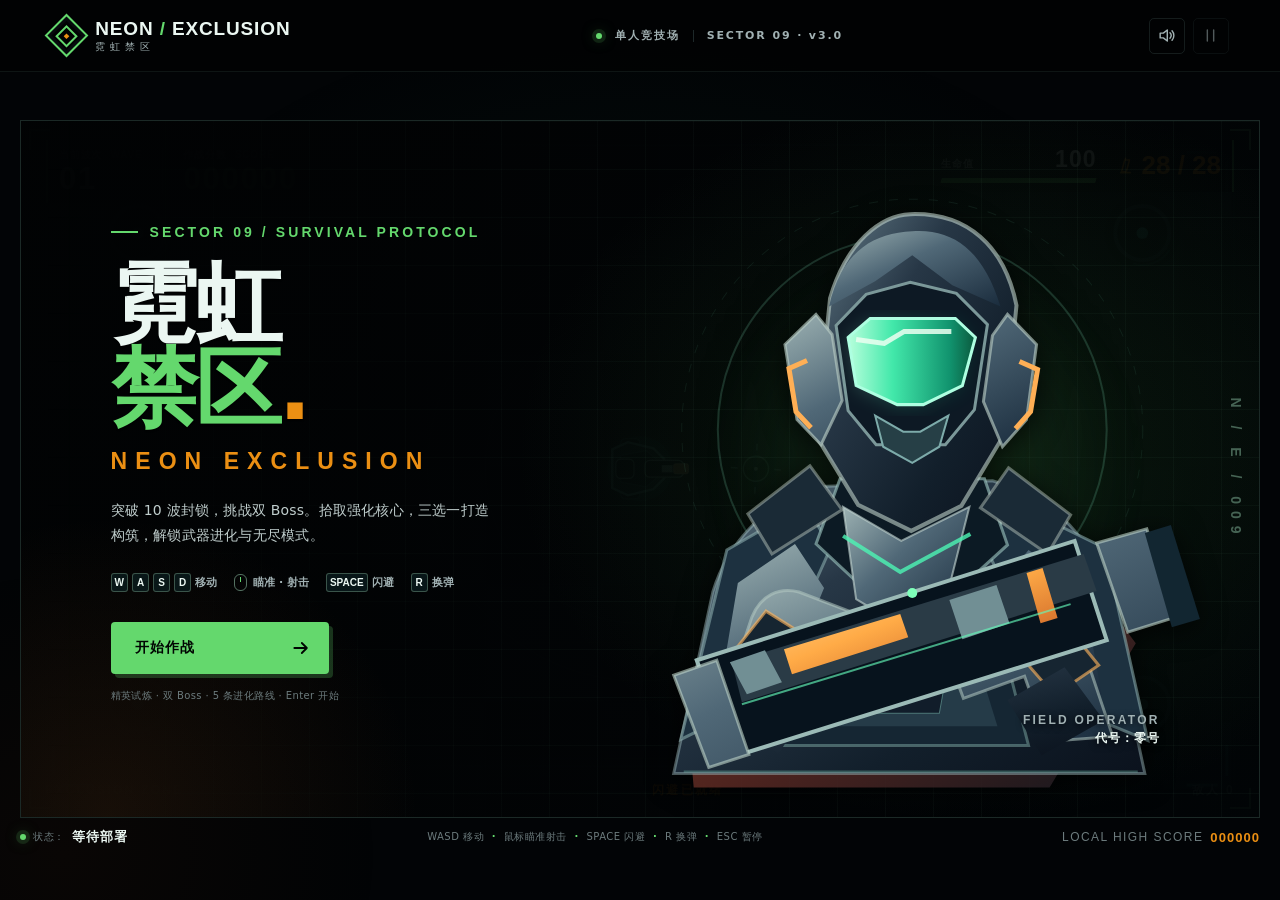
==== commit 09963650: "Add tactical wave progression, distinct bosses, build choices and side objectives" ====
--- a/offline/neon-exclusion.html
+++ b/offline/neon-exclusion.html
@@ -444,6 +444,71 @@
   .touch-dash { right:105px; width:53px; height:53px; }
   .touch-reload { right:30px; }
 }
+
+/* v3: compact optional objectives, actionable evolution progress and choice controls. */
+.stage-corners { z-index:4; }
+.side-mission { position:absolute; z-index:3; top:112px; left:24px; display:flex; flex-direction:column; gap:4px; max-width:215px; padding:8px 10px; background:#09151d66; color:#ffe1a8; pointer-events:none; font-size:11px; line-height:1.4; }
+.side-mission strong { font-size:12px; }
+.side-mission span { color:#e7eadb; }
+.side-mission small { font-size:10px; color:#d8cbac; }
+.side-track { height:2px; background:#ae8f5b40; margin-top:3px; }
+.side-track i { display:block; height:100%; background:#ffdb94; width:0; }
+.side-mission[data-status="complete"] { color:#9ceabf; }
+.side-mission[data-status="missed"] { opacity:.55; }
+.upgrade-panel { max-height:100%; overflow:auto; }
+.upgrade-actions { display:flex; justify-content:center; flex-wrap:wrap; gap:10px; margin-top:16px; }
+.upgrade-actions .secondary-button { min-height:40px; width:auto; padding:8px 15px; margin:0; font-size:11px; }
+.evolution-routes { display:flex; flex-direction:column; gap:5px; margin-top:15px; text-align:left; font-size:11px; line-height:1.5; color:#c2d8d8; }
+.evolution-routes span { padding:3px 0; }
+.evolution-routes .route-active { color:#a7efbd; }
+.choice-tradeoff { align-self:flex-start; margin-bottom:10px; color:#ffcf9c; font-size:10px; }
+.upgrade-choice.is-ready { border-color:#9fe8b3; }
+.upgrade-choice small.recipe-ready { color:#b5f6c7; font-weight:800; }
+@media(max-width:760px) {
+  .side-mission { top:102px; left:12px; max-width:175px; padding:5px 7px; font-size:9px; gap:2px; }
+  .side-mission strong { font-size:10px; }
+  .side-mission small { font-size:8px; }
+  .evolution-routes { font-size:10px; }
+}
+@media(max-width:520px) and (orientation:portrait) {
+  html.touch-device .upgrade-overlay { position:fixed; inset:58px 0 0; padding:12px; }
+  html.touch-device .upgrade-panel { margin:auto 0; max-height:100%; }
+  html.touch-device .upgrade-panel { padding:14px 12px; }
+  html.touch-device .upgrade-panel h2 { font-size:22px; }
+  html.touch-device .upgrade-kicker { margin-bottom:5px; font-size:10px; }
+  html.touch-device .upgrade-subtitle { display:none; }
+  html.touch-device .upgrade-choices { margin-top:14px; gap:8px; }
+  html.touch-device .upgrade-choice { display:grid; grid-template-columns:24px minmax(0,1fr); gap:4px 9px; padding:10px 12px; }
+  html.touch-device .choice-top { grid-column:1; grid-row:1 / span 2; margin:0; align-self:start; }
+  html.touch-device .choice-icon { font-size:21px; }
+  html.touch-device .choice-top kbd { display:none; }
+  html.touch-device .upgrade-choice > strong { grid-column:2; margin:0; font-size:15px; }
+  html.touch-device .choice-level { grid-column:2; font-size:9px; }
+  html.touch-device .choice-description { grid-column:1 / -1; margin-top:3px; font-size:11px; line-height:1.5; }
+  html.touch-device .upgrade-choice small { grid-column:1 / -1; padding-top:3px; font-size:9px; }
+  html.touch-device .choice-tradeoff { grid-column:1 / -1; grid-row:1; margin:0; font-size:9px; }
+  html.touch-device .upgrade-choice:has(.choice-tradeoff) .choice-top { grid-row:2 / span 2; }
+  html.touch-device .evolution-routes { margin-top:9px; font-size:9px; gap:2px; }
+  html.touch-device .upgrade-hint { margin-top:10px; font-size:9px; }
+  html.touch-device .side-mission { position:fixed; top:96px; bottom:auto; left:16px; max-width:240px; }
+  .upgrade-actions { gap:8px; }
+  .upgrade-actions .secondary-button { flex:1 1 auto; min-height:42px; padding:8px; font-size:10px; }
+}
+@media(max-height:500px) and (orientation:landscape) {
+  html.touch-device .upgrade-overlay { position:fixed; inset:48px 12px 8px; padding:0; }
+  .side-mission { top:84px; font-size:8px; max-width:152px; }
+  .side-mission strong { font-size:9px; }
+  .side-mission small { font-size:8px; }
+  .upgrade-panel { padding:10px 14px; }
+  .upgrade-choice { min-height:122px; padding:9px 10px; }
+  .choice-top { margin-bottom:8px; }
+  .choice-icon { font-size:20px; }
+  .choice-tradeoff { margin-bottom:5px; font-size:8px; }
+  .evolution-routes { font-size:8px; margin-top:8px; gap:0; }
+  .upgrade-actions { margin-top:8px; gap:8px; }
+  .upgrade-actions .secondary-button { min-height:34px; padding:5px 12px; font-size:10px; }
+  .upgrade-hint { margin-top:8px; }
+}
 </style>
     
   </head>
@@ -454,7 +519,7 @@
           <span class="brand-mark" aria-hidden="true"><span></span></span>
           <span class="brand-copy"><strong>NEON<span> / </span>EXCLUSION</strong><small>霓虹禁区</small></span>
         </div>
-        <div class="masthead-meta"><span class="live-dot" aria-hidden="true"></span><span>单人竞技场</span><i></i><span class="version">SECTOR 09 · v2.1</span></div>
+        <div class="masthead-meta"><span class="live-dot" aria-hidden="true"></span><span>单人竞技场</span><i></i><span class="version">SECTOR 09 · v3.0</span></div>
         <div class="top-actions">
           <button type="button" class="icon-button" id="muteBtn" aria-label="切换音效" title="切换音效">
             <svg viewBox="0 0 24 24" aria-hidden="true"><path d="M4 9v6h4l5 4V5L8 9H4Zm12.4-.4a5 5 0 0 1 0 6.8M19 6a9 9 0 0 1 0 12" /></svg>
@@ -485,6 +550,7 @@
 
           <div class="mission-hud" id="missionHud" hidden><span id="hudMode">1 / 10</span><strong id="missionText"></strong><div class="mission-dots" id="missionDots" aria-hidden="true"><i></i><i></i><i></i><i></i><i></i><i></i><i></i><i></i><i></i><i></i></div></div>
           <div class="boss-hud" id="bossHud" hidden><div><strong id="bossName"></strong><span id="bossPhase"></span></div><div class="boss-track" id="bossBar" role="progressbar" aria-label="Boss 生命值" aria-valuemin="0" aria-valuemax="100" aria-valuenow="100"><span id="bossFill"></span></div><small id="bossHealth"></small></div>
+          <aside class="side-mission" id="sideMission" aria-label="可选战斗目标" hidden><strong id="sideTitle"></strong><span id="sideAction"></span><small id="sideReward"></small><div class="side-track"><i id="sideProgress"></i></div></aside>
           <div class="active-buffs" id="activeBuffs" aria-label="本局武器强化" hidden></div>
           <div class="lower-hud" aria-hidden="true"><span>EXCLUSION ZONE</span><span id="hudReload">武器待命</span><span id="hudRemaining">敌人 0</span></div>
           <div class="touch-controls" id="touchControls" aria-label="触屏操控" hidden>
@@ -560,14 +626,14 @@
                 <p class="mobile-controls">左摇杆移动，按住射击自动锁敌；拖动射击键瞄准，轻触闪避或换弹。</p>
                 <button type="button" class="primary-button" id="startBtn"><span>开始作战</span><svg viewBox="0 0 24 24" aria-hidden="true"><path d="M4 12h15m-6-6 6 6-6 6" /></svg></button>
                 <button type="button" class="secondary-button endless-start" id="startEndlessBtn" hidden>开始无尽模式</button>
-                <p class="intro-hint">第 3 波精英 · 第 5 / 10 波 Boss · Enter 开始</p>
+                <p class="intro-hint">精英试炼 · 双 Boss · 5 条进化路线 · Enter 开始</p>
               </div>
             </div>
             <span class="start-serial" aria-hidden="true">N / E / 009</span>
           </section>
 
           <section class="game-overlay upgrade-overlay" id="upgradeScreen" aria-labelledby="upgradeTitle" hidden>
-            <div class="upgrade-panel"><p class="upgrade-kicker" id="upgradeKicker">强化核心 · 三选一</p><h2 id="upgradeTitle">选择你的强化</h2><p class="upgrade-subtitle">决定本局的火力走向</p><div class="upgrade-choices" id="upgradeChoices"></div><p class="upgrade-hint" id="upgradeHint"></p></div>
+            <div class="upgrade-panel"><p class="upgrade-kicker" id="upgradeKicker">强化核心 · 三选一</p><h2 id="upgradeTitle">选择你的强化</h2><p class="upgrade-subtitle">决定本局的火力走向</p><div class="upgrade-choices" id="upgradeChoices"></div><div class="evolution-routes" id="evolutionRoutes" aria-label="武器进化进度" hidden></div><div class="upgrade-actions"><button type="button" class="secondary-button" id="rerollBtn">重抽 · 剩余 2 次</button><button type="button" class="secondary-button" id="skipChoiceBtn">放弃本次强化 · 恢复 12 生命</button></div><p class="upgrade-hint" id="upgradeHint"></p></div>
           </section>
           <section class="game-overlay modal-overlay victory-screen" id="victoryScreen" aria-labelledby="victoryTitle" hidden>
             <div class="modal-panel"><p class="modal-kicker">EXCLUSION LIFTED</p><div class="victory-symbol" aria-hidden="true">✦</div><h2 id="victoryTitle">封锁已突破</h2><p>全部 10 波完成，无尽模式已解锁。带上当前构筑，挑战更深的禁区。</p><div class="victory-score" id="victoryScore">0</div><p class="run-info" id="victoryInfo"></p><div class="modal-actions"><button type="button" class="primary-button" id="continueEndlessBtn">带着当前构筑继续无尽</button><button type="button" class="secondary-button" id="victoryRestartBtn">重新挑战 10 波</button></div></div>
@@ -604,15 +670,21 @@
   shield: { name: '能量护盾', icon: '⬡', color: '#80d6ff', max: 3 },
   reload: { name: '快速装填', icon: '↻', color: '#e8e59b', max: 3 },
   magazine: { name: '扩容弹匣', icon: '▥', color: '#ffd69a', max: 3 },
+  overload: { name: '重载机匣', icon: '◆', color: '#ffc17e', max: 1, excludes: 'accelerator', tradeoff: true },
+  accelerator: { name: '轻量枪机', icon: '↯', color: '#b9adff', max: 1, excludes: 'overload', tradeoff: true },
   dash: { name: '闪避强化', icon: '»', color: '#c0b0ff', max: 3 },
 };
 const EVOLUTIONS = {
+  frost: { name: '极寒追猎', color: '#b0edff', needs: { freeze: 3, homing: 2 }, description: '命中已减速敌人时伤害提高 30%，追踪转向更快' },
+  swarm: { name: '蜂群卫队', color: '#a4ffe6', needs: { drone: 3, shield: 2 }, description: '增加一架无人机，无人机攻击间隔缩短 25%' },
   siege: { name: '榴弹炮', color: '#ffb06d', needs: { heavy: 3, explosive: 3 }, description: '大范围爆炸，爆炸伤害与范围显著提升' },
   storm: { name: '雷暴机枪', color: '#9bbcff', needs: { rapid: 3, chain: 3 }, description: '电弧额外连锁 2 个目标，连锁范围扩大' },
   rail: { name: '连锁穿甲弹', color: '#a3ffe3', needs: { pierce: 3, ricochet: 3 }, description: '额外穿透 2 个目标，并额外弹射 2 次' },
 };
 function upgradeDescription(type, level) {
   return ({
+    overload: '伤害 ×1.70，射击间隔 ×1.28；与轻量枪机互斥',
+    accelerator: '射击间隔 ×0.70，伤害 ×0.84；与重载机匣互斥',
     heavy: `弹体增大 ${level * 30}%，伤害增加 ${level * 18}%`,
     pierce: `每颗子弹最多命中 ${level + 1} 个敌人`,
     rapid: `射速提高 ${Math.round((Math.pow(.89, -level) - 1) * 100)}%`,
@@ -629,12 +701,26 @@
     dash: `闪避冷却缩短 ${level * 15}%，无敌时间延长`,
   })[type];
 }
+const CAMPAIGN = [
+  { name: '接敌训练', count: 12, cap: 7, group: 1, interval: 1.1, pool: ['runner'] },
+  { name: '交叉火力', count: 18, cap: 10, group: 2, interval: 1.0, pool: ['runner','runner','gunner'], mission: 'cache' },
+  { name: '精英试炼', count: 20, cap: 12, group: 2, interval: .9, pool: ['runner','gunner','brute'], elite: true },
+  { name: '突袭封锁', count: 28, cap: 15, group: 3, interval: .88, pool: ['charger','runner','gunner','charger'], mission: 'bounty' },
+  { name: '钢铁暴君', count: 1, cap: 12, group: 1, interval: 1, pool: [], boss: true },
+  { name: '重整防线', count: 26, cap: 13, group: 2, interval: .95, pool: ['splitter','runner','gunner'] },
+  { name: '猎杀阵列', count: 38, cap: 19, group: 3, interval: .78, pool: ['charger','sniper','runner','splitter'], mission: 'relay' },
+  { name: '精英围剿', count: 40, cap: 22, group: 4, interval: .78, pool: ['brute','gunner','charger','sniper'], elite: true },
+  { name: '最后防线', count: 50, cap: 26, group: 4, interval: .69, pool: ['charger','sniper','splitter','gunner','runner'], mission: 'bounty' },
+  { name: '封锁主宰', count: 1, cap: 18, group: 1, interval: 1, pool: [], boss: true },
+];
 function wavePlan(wave, endless) {
-  const boss = wave === 5 || wave === 10 || (endless && wave % 5 === 0);
-  return { boss, elite: !boss && (wave === 3 || (wave >= 7 && wave % 4 === 0)),
-    count: boss ? 1 : Math.min(9 + wave * 3, 66), cap: Math.min(8 + wave * 2, 34),
-    group: boss ? 1 : Math.min(1 + Math.floor(wave / 2), 5),
-    interval: Math.max(.32, 1.13 - wave * .065) };
+  if (wave <= 10) return { ...CAMPAIGN[Math.max(0, wave - 1)] };
+  const boss = endless && wave % 5 === 0;
+  return { name: boss ? '深层主宰' : '无尽封锁', boss, elite: !boss && wave % 4 === 0,
+    count: boss ? 1 : Math.min(48 + (wave - 10) * 3, 78), cap: Math.min(26 + wave - 10, 36),
+    group: boss ? 1 : 5, interval: Math.max(.38, .7 - (wave - 10) * .025),
+    pool: ['charger','sniper','splitter','gunner','brute','runner'],
+    mission: !boss && wave % 3 === 0 ? (wave % 2 ? 'bounty' : 'cache') : null };
 }
 const segmentDistanceSquared = (ax, ay, bx, by, px, py) => {
   const dx = bx - ax, dy = by - ay;
@@ -696,7 +782,7 @@
     endless: false, endlessUnlocked: readUnlock(), campaignWon: false,
     plan: wavePlan(1, false), waveCleared: false, waveTotal: 0,
     choices: [], choiceQueue: [], choiceRare: false, afterChoices: 'playing',
-    cover: [], zones: [], arcs: [], supply: null, hazardTimer: 8, bossesKilled: 0,
+    cover: [], zones: [], arcs: [], supply: null, hazardTimer: 8, bossesKilled: 0, mission: null, waveTime: 0, rerolls: 2,
   };
 
   function readBest() {
@@ -748,6 +834,7 @@
     state.campaignWon = false;
     state.choices = []; state.choiceQueue = []; state.afterChoices = 'playing';
     state.zones = []; state.arcs = []; state.bossesKilled = 0;
+    state.mission = null; state.waveTime = 0; state.rerolls = 2;
     clearInputs();
     beginWave();
     emitState();
@@ -794,7 +881,8 @@
     state.spawnsLeft = state.waveTotal;
     state.spawnTimer = state.plan.boss ? 2.3 : .9;
     state.waveIntro = state.plan.boss ? 2.6 : 1.25;
-    state.waveBreak = 0; state.waveCleared = false;
+    state.waveBreak = 0; state.waveCleared = false; state.waveTime = 0;
+    state.mission = state.plan.mission ? { type: state.plan.mission, status: 'pending', time: 26, charge: 0 } : null;
     state.enemyBullets = []; state.bullets = []; state.zones = [];
     setupArena();
     state.hazardTimer = 7;
@@ -802,7 +890,7 @@
     state.player.invulnerable = Math.max(state.player.invulnerable, 1.1);
     state.rings.push({ x: W / 2, y: H / 2, r: 30, max: 400, life: 1.4, total: 1.4, color: '#46f0e5' });
     sound('wave');
-    onEvent({ type: 'wave', wave: state.wave, boss: state.plan.boss, elite: state.plan.elite });
+    onEvent({ type: 'wave', wave: state.wave, boss: state.plan.boss, elite: state.plan.elite, name: state.plan.name });
     emitState();
   }
 
@@ -822,10 +910,13 @@
       choices: state.choices.map((choice) => ({ ...choice })), choiceRare: state.choiceRare,
       choicesRemaining: state.choiceQueue.length, endless: state.endless,
       endlessUnlocked: state.endlessUnlocked, elapsed: Math.floor(state.time), bossesKilled: state.bossesKilled,
-      boss: boss ? { name: boss.name, health: Math.max(0, boss.hp), maxHealth: boss.maxHp, phase: boss.enraged ? 2 : 1 } : null,
-      objective: state.waveCleared ? '战场肃清 · 准备下一波' : state.plan.boss ? 'Boss 战 · 留意地面预警' :
-        `${state.endless ? '无尽模式' : '突破 10 波封锁'} · 距离 Boss ${Math.max(0, nextBoss - state.wave)} 波`,
-      remaining: state.spawnsLeft + state.enemies.length,
+      boss: boss ? { name: boss.name, health: Math.max(0, boss.hp), maxHealth: boss.maxHp, phase: boss.enraged ? 2 : 1,
+        hint: bossHint(boss), parts: state.enemies.filter((e) => e.parent === boss).length } : null,
+      rerolls: state.rerolls, routes: recipeProgress(), sideMission: missionSnapshot(),
+      waveName: state.plan.name, breakSeconds: Math.ceil(state.waveBreak),
+      objective: state.waveCleared ? `补给休整 ${Math.ceil(state.waveBreak)} 秒 · 下一波 ${wavePlan(state.wave + 1, true).name}` :
+        `${state.plan.name} · ${state.plan.boss ? 'Boss 战' : `距 Boss ${Math.max(0, nextBoss - state.wave)} 波`}`,
+      remaining: state.spawnsLeft + state.enemies.filter((e) => !e.optional).length,
     };
   }
 
@@ -836,35 +927,74 @@
     if (phase === 'playing') openNextChoice();
   }
 
+  function recipeProgress(proposed = null) {
+    const upgrades = { ...state.player.upgrades, ...proposed };
+    return Object.entries(EVOLUTIONS).map(([id, recipe]) => {
+      const requirements = Object.entries(recipe.needs).map(([key, level]) =>
+        ({ name: UPGRADES[key].name, current: Math.min(upgrades[key], level), required: level }));
+      const missing = requirements.filter((r) => r.current < r.required).map((r) => `${r.name}还差 ${r.required - r.current} 级`);
+      return { id, name: recipe.name, color: recipe.color, active: state.player.evolutions.includes(id),
+        invested: requirements.reduce((sum, r) => sum + r.current, 0),
+        total: requirements.reduce((sum, r) => sum + r.required, 0),
+        missing: missing.join(' · ') || '本次选择即可进化', requirements };
+    }).sort((a, b) => Number(b.active) - Number(a.active) || b.invested / b.total - a.invested / a.total);
+  }
+
+  function generateChoices(rare, excluded = []) {
+    const u = state.player.upgrades;
+    const available = Object.keys(UPGRADES).filter((id) => u[id] < UPGRADES[id].max && !u[UPGRADES[id].excludes]);
+    // Weighted sampling favors completing a build while preserving new options.
+    const shuffled = available.map((id) => ({ id, rank: Math.random() })).sort((a, b) => a.rank - b.rank).map((e) => e.id);
+    const pool = shuffled.filter((id) => !excluded.includes(id));
+    for (const id of shuffled) if (!pool.includes(id)) pool.push(id);
+    const selected = [];
+    const take = (id) => { if (id && !selected.includes(id)) selected.push(id); };
+    const progressing = pool.find((id) => u[id] > 0 && !excluded.includes(id));
+    take(progressing);
+    const route = recipeProgress().find((r) => !r.active && r.invested > 0 &&
+      pool.some((id) => id in EVOLUTIONS[r.id].needs && u[id] < EVOLUTIONS[r.id].needs[id] && !excluded.includes(id)));
+    if (route) take(pool.find((id) => id in EVOLUTIONS[route.id].needs &&
+      u[id] < EVOLUTIONS[route.id].needs[id] && !selected.includes(id) && !excluded.includes(id)));
+    for (const id of pool) { if (selected.length >= 3) break; take(id); }
+    return selected.map((id) => {
+      const meta = UPGRADES[id], oldLevel = u[id], level = Math.min(meta.max, oldLevel + (rare ? 2 : 1));
+      const route = recipeProgress({ [id]: level }).find((r) => id in EVOLUTIONS[r.id].needs && !r.active);
+      return { id, name: meta.name, icon: meta.icon, color: meta.color, oldLevel, level, max: meta.max,
+        tradeoff: !!meta.tradeoff, description: upgradeDescription(id, level),
+        previous: oldLevel ? upgradeDescription(id, oldLevel) : '',
+        recipe: route ? `${route.name} · ${route.missing}` : '',
+        ready: route && route.invested === route.total };
+    });
+  }
+
   function openNextChoice() {
     if (!state.choiceQueue.length) {
-      state.choices = [];
-      phase = state.afterChoices;
+      state.choices = []; phase = state.afterChoices;
       if (phase === 'playing') canvas.focus({ preventScroll: true });
       emitState(); return;
     }
-    const rare = state.choiceQueue.shift();
-    const available = Object.keys(UPGRADES).filter((id) => state.player.upgrades[id] < UPGRADES[id].max);
-    // Fisher-Yates keeps every available upgrade eligible for the three-card offer.
-    for (let i = available.length - 1; i > 0; i--) {
-      const j = Math.floor(Math.random() * (i + 1));
-      [available[i], available[j]] = [available[j], available[i]];
-    }
-    if (!available.length) {
+    state.choiceRare = state.choiceQueue.shift();
+    state.choices = generateChoices(state.choiceRare);
+    if (!state.choices.length) {
       state.player.health = Math.min(state.player.maxHealth, state.player.health + 20);
-      state.score += rare ? 500 : 150;
+      state.score += state.choiceRare ? 500 : 150;
       saveBest(state.score); openNextChoice(); return;
     }
-    state.choiceRare = rare;
-    state.choices = available.slice(0, 3).map((id) => {
-      const meta = UPGRADES[id], oldLevel = state.player.upgrades[id];
-      const level = Math.min(meta.max, oldLevel + (rare ? 2 : 1));
-      const recipe = Object.values(EVOLUTIONS).find((evolution) => id in evolution.needs);
-      return { id, name: meta.name, icon: meta.icon, color: meta.color, oldLevel, level,
-        max: meta.max, description: upgradeDescription(id, level),
-        recipe: recipe ? `进化：${Object.keys(recipe.needs).map((key) => `${UPGRADES[key].name} Lv.3`).join(' + ')} → ${recipe.name}` : '' };
-    });
     phase = 'choosing'; clearInputs(); emitState();
+  }
+
+  function rerollChoices() {
+    if (phase !== 'choosing' || state.rerolls <= 0) return false;
+    const old = state.choices.map((c) => c.id);
+    const options = generateChoices(state.choiceRare, old);
+    if (!options.some((c) => !old.includes(c.id))) return false;
+    state.rerolls--; state.choices = options; emitState(); return true;
+  }
+
+  function skipChoice() {
+    if (phase !== 'choosing') return false;
+    state.player.health = Math.min(state.player.maxHealth, state.player.health + 12);
+    state.choices = []; clearInputs(); openNextChoice(); return true;
   }
 
   function chooseUpgrade(id) {
@@ -890,7 +1020,11 @@
 
   function completeWave() {
     if (state.waveCleared) return;
-    state.waveCleared = true; state.waveBreak = 3.5;
+    state.waveCleared = true; state.waveBreak = state.plan.boss ? 6 : 5;
+    state.enemyBullets = []; state.bullets = []; state.zones = [];
+    state.enemies = state.enemies.filter((e) => !e.optional);
+    if (state.mission && ['active', 'pending'].includes(state.mission.status)) state.mission.status = 'missed';
+    state.supply = { x: W / 2, y: H - 95, used: false, charge: 0 };
     state.player.health = Math.min(state.player.maxHealth, state.player.health + 8);
     // Clear rewards and uncollected cores survive the transition into the next wave.
     for (const item of state.pickups) if (item.type === 'core') state.choiceQueue.push(!!item.rare);
@@ -1138,13 +1272,8 @@
     const side = options.side ?? Math.floor(rand(0, 4));
     let type = forcedType || 'runner';
     if (!forcedType) {
-      const pool = ['runner', 'runner', 'runner'];
-      if (state.wave >= 2) pool.push('gunner');
-      if (state.wave >= 3) pool.push('brute');
-      if (state.wave >= 4) pool.push('charger');
-      if (state.wave >= 6) pool.push('splitter');
-      if (state.wave >= 7) pool.push('sniper', 'gunner');
-      type = pool[Math.floor(Math.random() * pool.length)];
+      const pool = state.plan.pool;
+      type = pool[Math.floor(Math.random() * pool.length)] || 'runner';
     }
     const isBoss = type === 'boss' || type === 'elite';
     const stats = {
@@ -1154,22 +1283,26 @@
       charger: { r: 22, hp: 60, speed: 115, color: '#ff7b5d', worth: 180 },
       splitter: { r: 26, hp: 75, speed: 80, color: '#95e88c', worth: 200 },
       sniper: { r: 23, hp: 52, speed: 65, color: '#ed92d5', worth: 220 },
+      pylon: { r: 19, hp: 380 + Math.max(0, state.wave - 10) * 65, speed: 0, color: '#b7afff', worth: 250 },
       elite: { r: 40, hp: 850 + Math.max(0, state.wave - 3) * 240, speed: 65, color: '#ffcc78', worth: 1000 },
-      boss: { r: state.wave >= 10 ? 65 : 54, hp: state.wave === 5 ? 6000 : 14000 + Math.max(0, state.wave - 10) * 2200,
+      boss: { r: state.wave >= 10 ? 65 : 54, hp: state.wave === 5 ? 4200 : 10000 + Math.max(0, state.wave - 10) * 2000,
         speed: 47, color: state.wave >= 10 ? '#ff94ac' : '#ffdf87', worth: state.wave >= 10 ? 5000 : 2500 },
     }[type];
-    const scale = 1 + (state.wave - 1) * .14 + (state.wave - 1) ** 2 * .012;
+    const scale = 1 + (state.wave - 1) * .10 + Math.max(0, state.wave - 6) * .055;
     const hp = isBoss ? stats.hp : stats.hp * scale;
     const e = { ...stats, type, isBoss, hp, maxHp: hp,
       x: options.x ?? (isBoss ? W / 2 : side === 0 ? -30 : side === 1 ? W + 30 : rand(60, W - 60)),
-      y: options.y ?? (isBoss ? 155 : side === 2 ? -30 : side === 3 ? H + 30 : rand(110, H - 70)),
+      y: options.y ?? (isBoss ? 230 : side === 2 ? -30 : side === 3 ? H + 30 : rand(110, H - 70)),
       speed: stats.speed * (1 + Math.min(.025 * state.wave, .28)), fireTimer: isBoss ? 1.7 : rand(.8, 2.2),
       phase: rand(0, TAU), spin: rand(-2, 2), hitFlash: 0, contactTimer: 0,
-      telegraph: 0, dashTime: 0, slowTimer: 0, slowFactor: 1, attackIndex: 0, enraged: false, detour: Math.random() < .5 ? -1 : 1,
+      telegraph: 0, dashTime: 0, slowTimer: 0, slowFactor: 1, attackIndex: 0, enraged: false, recovery: 0, parent: options.parent || null, orbit: options.orbit || 0, detour: Math.random() < .5 ? -1 : 1,
       name: type === 'elite' ? '哨戒先驱 · 精英' : state.wave >= 10 ? '封锁主宰 · 终局 Boss' : '钢铁暴君 · Boss',
     };
     if (options.small) { e.r = 12; e.hp = e.maxHp = 22 * scale; e.speed = 160; e.worth = 40; }
     state.enemies.push(e);
+    if (type === 'boss' && state.wave >= 10) {
+      for (let i = 0; i < 2; i++) spawnEnemy('pylon', { x: e.x + (i ? -110 : 110), y: e.y, parent: e, orbit: i * Math.PI });
+    }
     if (isBoss) onEvent({ type: 'boss', name: e.name });
     return e;
   }
@@ -1191,8 +1324,8 @@
     const p = state.player, u = p.upgrades;
     if (phase !== 'playing' || p.shootCooldown > 0 || p.reload > 0) return;
     if (p.ammo <= 0) { beginReload(); return; }
-    p.shootCooldown = .105 * Math.pow(.89, u.rapid); p.ammo--;
-    const spread = rand(-.02, .02), damage = 28 * (1 + u.heavy * .18) / (1 + u.multi * .25);
+    p.shootCooldown = .105 * Math.pow(.89, u.rapid) * (u.overload ? 1.28 : 1) * (u.accelerator ? .70 : 1); p.ammo--;
+    const spread = rand(-.02, .02), damage = 28 * (1 + u.heavy * .18) / (1 + u.multi * .25) * (u.overload ? 1.7 : 1) * (u.accelerator ? .84 : 1);
     for (let shot = -u.multi; shot <= u.multi; shot++) {
       const angle = p.angle + spread + shot * .14;
       projectile(p.x + Math.cos(angle) * 49, p.y + Math.sin(angle) * 49, angle, damage);
@@ -1238,6 +1371,10 @@
 
   function damageEnemy(enemy, damage) {
     if (enemy.hp <= 0 || !state.enemies.includes(enemy)) return;
+    if (enemy.type === 'boss') {
+      if (enemy.recovery > 0) damage *= 1.45;
+      else damage *= 1 - state.enemies.filter((e) => e.parent === enemy).length * .175;
+    }
     enemy.hp -= damage; enemy.hitFlash = .11;
     if (enemy.hp <= 0) killEnemy(enemy, state.enemies.indexOf(enemy));
   }
@@ -1257,11 +1394,15 @@
     if (Math.random() < (state.player.health < 50 ? .16 : .055) || enemy.isBoss) {
       state.pickups.push({ type: 'health', x: clamp(enemy.x - 18, 45, W - 45), y: clamp(enemy.y, 95, H - 45), r: 12, life: 16, phase: 0 });
     }
-    if (enemy.isBoss || Math.random() < .12) {
+    if (enemy.type !== 'pylon' && (enemy.isBoss || Math.random() < .12)) {
       state.pickups.push({ type: 'core', rare: enemy.isBoss, x: clamp(enemy.x + 18, 45, W - 45),
         y: clamp(enemy.y, 95, H - 45), r: 17, life: enemy.isBoss ? Infinity : 25, phase: 0 });
     }
-    if (enemy.isBoss) { state.bossesKilled++; onEvent({ type: 'bossDefeated', name: enemy.name }); }
+    if (enemy.parent) { onEvent({ type: 'partBroken' }); floatText(enemy.x, enemy.y - 35, '部件摧毁', '#b7afff'); }
+    if (state.mission?.target === enemy && state.mission.status === 'active') rewardMission();
+    if (enemy.isBoss) {
+      state.enemies = state.enemies.filter((e) => e.parent !== enemy);
+      state.bossesKilled++; onEvent({ type: 'bossDefeated', name: enemy.name }); }
     sound('kill'); onEvent({ type: 'kill', score: state.score, kills: state.kills, enemy: enemy.type });
     emitState();
   }
@@ -1322,10 +1463,65 @@
     enemy.y = clamp(enemy.y, 100, H - 24);
   }
 
+  function missionSnapshot() {
+    const m = state.mission;
+    if (!m || m.status === 'pending') return null;
+    const names = { cache: '限时补给箱', bounty: '悬赏精英', relay: '重启中继站' };
+    return { type: m.type, status: m.status, name: names[m.type], seconds: Math.ceil(m.time),
+      progress: m.type === 'bounty' ? 1 - (m.target?.hp || 0) / (m.target?.maxHp || 1) : m.charge / (m.type === 'relay' ? 3 : .8),
+      action: m.type === 'bounty' ? '击败金色标记目标' : `靠近并停留 ${m.type === 'relay' ? '3' : '0.8'} 秒`,
+      reward: m.type === 'relay' || m.type === 'bounty' && state.wave >= 9 ? '稀有核心 + 600 分' : '强化核心 + 300 分' };
+  }
+
+  function rewardMission() {
+    const m = state.mission;
+    if (!m || m.status !== 'active') return;
+    m.status = 'complete';
+    const rare = m.type === 'relay' || m.type === 'bounty' && state.wave >= 9;
+    state.score += rare ? 600 : 300;
+    if (m.type === 'cache') {
+      state.player.health = Math.min(state.player.maxHealth, state.player.health + 15);
+      state.player.ammo = state.player.maxAmmo; state.player.reload = 0;
+    }
+    state.player.invulnerable = Math.max(state.player.invulnerable, 1);
+    saveBest(state.score); sound('pickup');
+    onEvent({ type: 'missionComplete', rare, cache: m.type === 'cache' });
+    state.afterChoices = 'playing'; offerChoice(rare);
+  }
+
+  function updateMission(dt) {
+    if (state.waveCleared) return;
+    state.waveTime += dt;
+    const m = state.mission;
+    if (!m || !['pending', 'active'].includes(m.status)) return;
+    if (m.status === 'pending') {
+      if (state.waveTime < 4) return;
+      const p = state.player;
+      const spots = [{ x: 155, y: 185 }, { x: 1125, y: 185 }, { x: 155, y: 580 }, { x: 1125, y: 580 }]
+        .sort((a, b) => Math.hypot(b.x - p.x, b.y - p.y) - Math.hypot(a.x - p.x, a.y - p.y));
+      Object.assign(m, spots[0], { status: 'active' });
+      if (m.type === 'bounty') {
+        m.target = spawnEnemy(state.wave >= 9 ? 'charger' : 'brute', { x: m.x, y: m.y });
+        m.target.hp *= 1.6; m.target.maxHp = m.target.hp; m.target.optional = true;
+        m.target.color = '#ffe094'; m.target.speed *= 1.12;
+      }
+      onEvent({ type: 'missionStart', name: missionSnapshot().name });
+    }
+    m.time = Math.max(0, m.time - dt);
+    if (m.time <= 0) { m.status = 'missed'; onEvent({ type: 'missionMissed' }); return; }
+    if (m.type !== 'bounty') {
+      const close = Math.hypot(state.player.x - m.x, state.player.y - m.y) < 47;
+      m.charge = close ? m.charge + dt : Math.max(0, m.charge - dt * .4);
+      if (m.charge >= (m.type === 'relay' ? 3 : .8)) rewardMission();
+    }
+  }
+
   function updateWorld(dt) {
     const p = state.player;
     p.shieldDelay = Math.max(0, p.shieldDelay - dt);
     if (p.upgrades.shield && p.shieldDelay <= 0) p.shield = Math.min(p.upgrades.shield * 18, p.shield + dt * 7);
+    updateMission(dt);
+    if (phase !== 'playing') return;
     if (state.wave >= 4 && !state.waveCleared && !state.plan.boss) {
       state.hazardTimer -= dt;
       if (state.hazardTimer <= 0) {
@@ -1336,7 +1532,12 @@
     for (let i = state.zones.length - 1; i >= 0; i--) {
       const zone = state.zones[i];
       if (zone.warn > 0) zone.warn -= dt;
-      else { zone.life -= dt; if (Math.hypot(zone.x - p.x, zone.y - p.y) < zone.r + p.r) hurtPlayer(zone.damage, p.x, p.y); }
+      else {
+        zone.life -= dt;
+        const hit = zone.kind === 'beam' ? segmentDistanceSquared(zone.x, zone.y, zone.bx, zone.by, p.x, p.y) < (zone.r + p.r - 3) ** 2 &&
+          !coverHit(zone.x, zone.y, p.x, p.y, 0) : Math.hypot(zone.x - p.x, zone.y - p.y) < zone.r + p.r;
+        if (hit) hurtPlayer(zone.damage, p.x, p.y);
+      }
       if (zone.life <= 0) state.zones.splice(i, 1);
     }
     const supply = state.supply;
@@ -1351,14 +1552,14 @@
     if (p.upgrades.drone) {
       p.droneTimer -= dt;
       if (p.droneTimer <= 0 && state.enemies.length) {
-        const count = p.upgrades.drone >= 3 ? 2 : 1;
+        const count = (p.upgrades.drone >= 3 ? 2 : 1) + (p.evolutions.includes('swarm') ? 1 : 0);
         for (let i = 0; i < count; i++) {
           const x = p.x + Math.cos(state.time * 1.8 + i * Math.PI) * 48;
           const y = p.y + Math.sin(state.time * 1.8 + i * Math.PI) * 48;
           const target = [...state.enemies].sort((a, b) => Math.hypot(a.x - x, a.y - y) - Math.hypot(b.x - x, b.y - y))[0];
           projectile(x, y, Math.atan2(target.y - y, target.x - x), 14 + p.upgrades.drone * 6, { drone: true });
         }
-        p.droneTimer = .9 / (1 + p.upgrades.drone * .3);
+        p.droneTimer = .9 / (1 + p.upgrades.drone * .3) * (p.evolutions.includes('swarm') ? .75 : 1);
       }
     }
     for (let i = state.arcs.length - 1; i >= 0; i--) { state.arcs[i].life -= dt; if (state.arcs[i].life <= 0) state.arcs.splice(i, 1); }
@@ -1422,13 +1623,16 @@
         const slots = Math.max(0, state.plan.cap - state.enemies.length);
         const count = Math.min(state.plan.group, state.spawnsLeft, slots);
         for (let i = 0; i < count; i++) {
-          spawnEnemy(state.plan.boss ? 'boss' : state.plan.elite && state.spawnsLeft === 1 ? 'elite' : undefined, { side });
+          const type = state.plan.boss ? 'boss' : state.plan.elite && state.spawnsLeft === 1 ? 'elite' :
+            state.plan.pool[(state.waveTotal - state.spawnsLeft) % state.plan.pool.length];
+          spawnEnemy(type, { side });
           state.spawnsLeft--;
         }
         state.spawnTimer = count ? state.plan.interval * rand(.85, 1.15) : .25;
       }
     }
     updateBullets(dt);
+    if (phase !== 'playing') return;
     updateEnemies(dt);
     if (phase !== 'playing') return;
     updateEnemyBullets(dt);
@@ -1438,15 +1642,17 @@
     updatePickups(dt);
     updateEffects(dt);
     if (phase !== 'playing') return;
-    if (!state.waveCleared && state.spawnsLeft === 0 && state.enemies.length === 0) completeWave();
+    if (!state.waveCleared && state.spawnsLeft === 0 && state.enemies.every((e) => e.optional)) completeWave();
     lastHud += dt;
     if (lastHud >= .08) { emitState(); lastHud = 0; }
   }
 
   function bulletImpact(b, enemy) {
     const p = state.player, u = p.upgrades;
+    const wasFrozen = enemy.slowTimer > 0;
     if (!b.drone && u.freeze) { enemy.slowTimer = 1 + u.freeze * .4; enemy.slowFactor = 1 - u.freeze * .15; }
-    damageEnemy(enemy, b.damage);
+    const frostBonus = !b.drone && p.evolutions.includes('frost') && wasFrozen ? 1.3 : 1;
+    damageEnemy(enemy, b.damage * frostBonus);
     if (!b.drone && u.explosive && !b.exploded) {
       b.exploded = true;
       const evolved = p.evolutions.includes('siege'), radius = evolved ? 145 : 50 + u.explosive * 18;
@@ -1477,7 +1683,7 @@
         if (target) {
           const angle = Math.atan2(b.vy, b.vx), desired = Math.atan2(target.y - b.y, target.x - b.x);
           const difference = Math.atan2(Math.sin(desired - angle), Math.cos(desired - angle));
-          const turn = clamp(difference, -dt * (2 + state.player.upgrades.homing), dt * (2 + state.player.upgrades.homing));
+          const turn = clamp(difference, -dt * (2 + state.player.upgrades.homing + (state.player.evolutions.includes('frost') ? 2 : 0)), dt * (2 + state.player.upgrades.homing));
           b.vx = Math.cos(angle + turn) * 950; b.vy = Math.sin(angle + turn) * 950;
         }
       }
@@ -1511,16 +1717,28 @@
     }
   }
 
+  function bossHint(enemy) {
+    if (enemy.type === 'elite') return '精英 · 留意冲锋路线';
+    if (enemy.recovery > 0) return '装甲过热 · 受到伤害 +45%';
+    const parts = state.enemies.filter((e) => e.parent === enemy).length;
+    if (parts) return `护卫部件 ${parts}/2 · 当前减伤 ${parts * 17.5}%`;
+    return state.wave >= 10 ? '激光可借掩体躲避 · 警戒圈内会轰炸' : '横向闪避冲撞 · 过热时集中攻击';
+  }
+
   function updateBoss(enemy, dt) {
-    const p = state.player;
+    const p = state.player, final = enemy.type === 'boss' && state.wave >= 10;
     if (!enemy.enraged && enemy.hp <= enemy.maxHp * .5) {
-      enemy.enraged = true; enemy.fireTimer = .5;
+      enemy.enraged = true;
       state.rings.push({ x: enemy.x, y: enemy.y, r: enemy.r, max: 260, life: .8, total: .8, color: enemy.color });
       onEvent({ type: 'bossPhase', name: enemy.name }); emitState();
     }
+    if (enemy.recovery > 0) { enemy.recovery = Math.max(0, enemy.recovery - dt); return; }
     if (enemy.dashTime > 0) {
-      enemy.dashTime -= dt; moveEnemy(enemy, Math.cos(enemy.attackAngle) * 640, Math.sin(enemy.attackAngle) * 640, dt);
+      enemy.dashTime -= dt;
+      moveEnemy(enemy, Math.cos(enemy.attackAngle) * 640, Math.sin(enemy.attackAngle) * 640, dt);
+      const boundary = enemy.x <= enemy.r + 20 || enemy.x >= W - enemy.r - 20 || enemy.y <= 105 || enemy.y >= H - enemy.r - 20;
       enemy.x = clamp(enemy.x, enemy.r + 20, W - enemy.r - 20); enemy.y = clamp(enemy.y, 105, H - enemy.r - 20);
+      if (boundary || enemy.dashTime <= 0) { enemy.dashTime = 0; enemy.recovery = 1.8; }
       return;
     }
     if (enemy.telegraph > 0) {
@@ -1528,34 +1746,67 @@
       if (enemy.telegraph <= 0) {
         if (enemy.attack === 'charge') enemy.dashTime = .7;
         else if (enemy.attack === 'summon') {
-          for (let i = 0; i < (enemy.enraged ? 5 : 3) && state.enemies.length < state.plan.cap; i++) {
-            const angle = i * TAU / 5;
-            spawnEnemy(i % 2 ? 'gunner' : 'runner', { x: clamp(enemy.x + Math.cos(angle) * 100, 60, W - 60), y: clamp(enemy.y + Math.sin(angle) * 100, 110, H - 60) });
+          const count = enemy.enraged ? 4 : 2;
+          for (let i = 0; i < count && state.enemies.length < state.plan.cap; i++) {
+            const angle = i * TAU / count;
+            spawnEnemy(i % 2 ? 'gunner' : 'runner', { x: clamp(enemy.x + Math.cos(angle) * 110, 60, W - 60), y: clamp(enemy.y + Math.sin(angle) * 110, 110, H - 60) });
           }
-        } else {
-          const half = enemy.enraged ? 5 : 3;
-          for (let i = -half; i <= half; i++) fireEnemyBullet(enemy, enemy.attackAngle + i * .17, enemy.enraged ? 330 : 265);
-          if (state.wave >= 10 && enemy.enraged) for (let i = 0; i < 12; i++) fireEnemyBullet(enemy, i * TAU / 12 + state.time * .2, 185);
-        }
-        enemy.fireTimer = enemy.enraged ? 1.5 : 2.35;
+          enemy.recovery = 1.2;
+        } else if (enemy.attack === 'ring') {
+          // A visible safe wedge remains between the two marked radial boundaries.
+          for (let i = 0; i < 20; i++) {
+            const a = enemy.attackAngle + i * TAU / 20;
+            const difference = Math.atan2(Math.sin(a - enemy.safeAngle), Math.cos(a - enemy.safeAngle));
+            if (Math.abs(difference) > .42) fireEnemyBullet(enemy, a, 210);
+          }
+          enemy.recovery = 1.5;
+        } else if (!['beam', 'bombard', 'slam'].includes(enemy.attack)) {
+          const half = enemy.enraged ? 4 : 3;
+          for (let i = -half; i <= half; i++) fireEnemyBullet(enemy, enemy.attackAngle + i * .17, enemy.enraged ? 320 : 265);
+          enemy.recovery = .9;
+        } else enemy.recovery = enemy.attack === 'beam' ? 2.3 : 1.6;
+        enemy.fireTimer = enemy.enraged ? .85 : 1.35;
       }
       return;
     }
     const angle = Math.atan2(p.y - enemy.y, p.x - enemy.x);
-    if (Math.hypot(p.x - enemy.x, p.y - enemy.y) > 250) moveEnemy(enemy, Math.cos(angle) * enemy.speed, Math.sin(angle) * enemy.speed, dt);
+    if (Math.hypot(p.x - enemy.x, p.y - enemy.y) > 280) moveEnemy(enemy, Math.cos(angle) * enemy.speed, Math.sin(angle) * enemy.speed, dt);
     enemy.fireTimer -= dt;
     if (enemy.fireTimer <= 0) {
-      enemy.attack = ['fan', 'charge', 'summon'][enemy.attackIndex++ % 3];
-      enemy.attackAngle = angle; enemy.telegraph = enemy.enraged ? .7 : 1.05;
+      const attacks = final ? (enemy.enraged ? ['beam','bombard','ring','summon'] : ['beam','bombard','summon']) :
+        enemy.type === 'elite' ? ['fan','charge'] : ['fan','charge','slam','charge'];
+      enemy.attack = attacks[enemy.attackIndex++ % attacks.length];
+      enemy.attackAngle = angle;
+      enemy.telegraph = enemy.attack === 'beam' ? 1.45 : enemy.attack === 'bombard' ? 1.4 : 1.05;
+      if (enemy.attack === 'beam') {
+        state.zones.push({ kind: 'beam', x: enemy.x, y: enemy.y,
+          bx: enemy.x + Math.cos(angle) * 1500, by: enemy.y + Math.sin(angle) * 1500,
+          r: enemy.enraged ? 30 : 23, warn: 1.45, totalWarn: 1.45, life: .8, damage: 23 });
+      } else if (enemy.attack === 'bombard') {
+        for (let i = 0; i < (enemy.enraged ? 4 : 3); i++) {
+          state.zones.push({ x: clamp(p.x + (i - 1) * 140, 90, W - 90), y: clamp(p.y + (i % 2) * 95, 170, H - 80),
+            r: 72, warn: 1.4, totalWarn: 1.4, life: 1.1, damage: 20 });
+        }
+      } else if (enemy.attack === 'slam') {
+        state.zones.push({ x: enemy.x, y: enemy.y, r: 160, warn: 1.05, totalWarn: 1.05, life: .45, damage: 22 });
+      } else if (enemy.attack === 'ring') enemy.safeAngle = angle + Math.PI / 2;
     }
   }
 
   function updateEnemies(dt) {
     const p = state.player;
     for (const e of [...state.enemies]) {
+      if (!state.enemies.includes(e)) continue;
       e.phase += dt * (e.spin || 1); e.hitFlash = Math.max(0, e.hitFlash - dt);
       e.contactTimer = Math.max(0, e.contactTimer - dt); e.slowTimer = Math.max(0, e.slowTimer - dt);
       const dx = p.x - e.x, dy = p.y - e.y, distance = Math.max(1, Math.hypot(dx, dy)), nx = dx / distance, ny = dy / distance;
+      if (e.type === 'pylon') {
+        if (!state.enemies.includes(e.parent)) continue;
+        const orbit = state.time * .65 + e.orbit;
+        e.x = clamp(e.parent.x + Math.cos(orbit) * 115, 40, W - 40);
+        e.y = clamp(e.parent.y + Math.sin(orbit) * 85, 110, H - 40);
+        continue;
+      }
       if (e.isBoss) updateBoss(e, dt);
       else if (e.type === 'charger') {
         if (e.dashTime > 0) { e.dashTime -= dt; moveEnemy(e, Math.cos(e.attackAngle) * 460, Math.sin(e.attackAngle) * 460, dt); }
@@ -1755,6 +2006,16 @@
       polygon([[-23,0],[-7,-22],[19,-14],[28,0],[19,14],[-7,22]], '#48283e', e.color, 2);
       roundRect(7,-4,31,8,2,'#e4b9d7','#ffdbf2');
       ctx.fillStyle = '#fff0fb'; ctx.beginPath(); ctx.arc(-3,0,6,0,TAU); ctx.fill();
+    } else if (e.type === 'pylon') {
+      polygon([[-20,0],[0,-20],[20,0],[0,20]], '#352f5a', '#c5baff', 2);
+      ctx.fillStyle = '#f2eaff'; ctx.fillRect(-6,-6,12,12);
+    } else if (e.type === 'boss' && state.wave < 10) {
+      roundRect(-45,-47,85,23,5,'#323c41','#aab7aa');
+      roundRect(-45,24,85,23,5,'#323c41','#aab7aa');
+      for (let x=-35;x<40;x+=15) { ctx.fillStyle='#15252b';ctx.fillRect(x,-44,6,17);ctx.fillRect(x,27,6,17); }
+      polygon([[-42,-24],[19,-29],[46,-12],[46,12],[19,29],[-42,24]],'#69543a',e.color,3);
+      roundRect(8,-9,55,18,3,'#26363c','#ffdf99');
+      ctx.fillStyle=e.recovery>0?'#ff774e':'#ffe5aa';ctx.fillRect(-22,-15,20,30);
     } else {
       ctx.scale(e.r / 53, e.r / 53);
       ctx.rotate(e.phase * 0.12);
@@ -1774,6 +2035,13 @@
     if (e.slowTimer > 0 || e.enraged) {
       ctx.strokeStyle = e.enraged ? '#ff7799' : '#a3eaff'; ctx.lineWidth = 2;
       ctx.beginPath(); ctx.arc(e.x,e.y,e.r+6,0,TAU); ctx.stroke();
+    }
+    if (e.recovery > 0 && e.type === 'boss') {
+      ctx.fillStyle='#ffcf87';ctx.font='700 12px system-ui';ctx.textAlign='center';ctx.fillText('过热 · 易伤',e.x,e.y-e.r-15);
+    }
+    if (e.optional && state.mission?.status === 'active') {
+      ctx.strokeStyle='#ffe094';ctx.lineWidth=2;ctx.beginPath();ctx.arc(e.x,e.y,e.r+10,0,TAU);ctx.stroke();
+      ctx.fillStyle='#ffe094';ctx.font='700 12px system-ui';ctx.textAlign='center';ctx.fillText('悬赏目标',e.x,e.y-e.r-20);
     }
     if (!e.isBoss && e.hp < e.maxHp) {
       const barW = e.type === 'boss' ? 104 : e.r * 2;
@@ -1915,10 +2183,17 @@
       const warning = zone.warn > 0;
       ctx.fillStyle = warning ? 'rgba(255,180,93,.08)' : 'rgba(255,76,101,.24)';
       ctx.strokeStyle = warning ? '#ffca7c' : '#ff6e88'; ctx.lineWidth = warning ? 2 : 3;
+      if (zone.kind === 'beam') {
+        const angle = Math.atan2(zone.by-zone.y,zone.bx-zone.x);
+        ctx.save();ctx.translate(zone.x,zone.y);ctx.rotate(angle);
+        ctx.fillRect(0,-zone.r,1500,zone.r*2);ctx.strokeRect(0,-zone.r,1500,zone.r*2);
+        ctx.font='700 12px system-ui';ctx.fillStyle=ctx.strokeStyle;ctx.fillText(warning?'激光预警 · 借掩体躲避':'激光',120,-zone.r-8);
+        ctx.restore();continue;
+      }
       ctx.beginPath(); ctx.arc(zone.x,zone.y,zone.r,0,TAU); ctx.fill(); ctx.stroke();
       ctx.font='700 12px system-ui, sans-serif';ctx.textAlign='center';ctx.fillStyle=ctx.strokeStyle;
       ctx.fillText(warning ? '轰炸预警' : '危险区域',zone.x,zone.y+4);
-      if (warning) { ctx.beginPath();ctx.arc(zone.x,zone.y,zone.r*.7,0,TAU*(1-zone.warn/1.3));ctx.stroke(); }
+      if (warning) { ctx.beginPath();ctx.arc(zone.x,zone.y,zone.r*.7,0,TAU*clamp(1-zone.warn/(zone.totalWarn || 1.3),0,1));ctx.stroke(); }
     }
     for (const rect of state.cover) {
       ctx.lineWidth=2; roundRect(rect.x,rect.y,rect.w,rect.h,5,'#182d38','#537782');
@@ -1927,6 +2202,14 @@
       ctx.moveTo(rect.x+11,rect.y+11);ctx.lineTo(rect.x+rect.w-11,rect.y+rect.h-11);
       ctx.moveTo(rect.x+rect.w-11,rect.y+11);ctx.lineTo(rect.x+11,rect.y+rect.h-11);ctx.stroke();
       ctx.fillStyle='#78c6bf';ctx.fillRect(rect.x+10,rect.y+3,rect.w-20,3);
+    }
+    const mission=state.mission;
+    if (mission?.status === 'active' && mission.type !== 'bounty') {
+      ctx.strokeStyle='#ffd890';ctx.lineWidth=2;
+      roundRect(mission.x-21,mission.y-18,42,36,4,'#3a3220','#ffd890');
+      ctx.fillStyle='#ffe5b1';ctx.font='800 18px system-ui';ctx.textAlign='center';ctx.fillText(mission.type==='relay'?'ϟ':'✦',mission.x,mission.y+6);
+      ctx.font='700 12px system-ui';ctx.fillText(`${mission.type==='relay'?'中继站':'补给箱'} · ${Math.ceil(mission.time)}s`,mission.x,mission.y+40);
+      ctx.beginPath();ctx.arc(mission.x,mission.y,31,-Math.PI/2,-Math.PI/2+TAU*clamp(mission.charge/(mission.type==='relay'?3:.8),0,1));ctx.stroke();
     }
     const supply=state.supply;
     if(supply) {
@@ -1953,9 +2236,12 @@
         ctx.beginPath();ctx.moveTo(0,0);ctx.lineTo(560,0);ctx.stroke();ctx.restore();
       } else if(e.attack==='snipe') {
         ctx.beginPath();ctx.moveTo(e.x,e.y);ctx.lineTo(e.x+Math.cos(angle)*1000,e.y+Math.sin(angle)*1000);ctx.stroke();
+      } else if(e.attack==='ring') {
+        ctx.fillStyle='rgba(115,240,181,.12)';ctx.strokeStyle='#83edb1';
+        ctx.beginPath();ctx.moveTo(e.x,e.y);ctx.arc(e.x,e.y,420,e.safeAngle-.42,e.safeAngle+.42);ctx.closePath();ctx.fill();ctx.stroke();
       } else if(e.attack==='fan') {
         ctx.beginPath();ctx.moveTo(e.x,e.y);ctx.arc(e.x,e.y,220,angle-.65,angle+.65);ctx.closePath();ctx.fill();ctx.stroke();
-      } else {ctx.beginPath();ctx.arc(e.x,e.y,100,0,TAU);ctx.stroke();}
+      } else if(e.attack==='summon') {ctx.beginPath();ctx.arc(e.x,e.y,100,0,TAU);ctx.stroke();}
     }
     ctx.restore();
   }
@@ -1968,7 +2254,7 @@
       ctx.beginPath();ctx.arc(p.x,p.y,37,0,TAU);ctx.stroke();ctx.globalAlpha=1;
     }
     if(p.upgrades.drone) {
-      const count=p.upgrades.drone>=3?2:1;
+      const count=(p.upgrades.drone>=3?2:1)+(p.evolutions.includes('swarm')?1:0);
       for(let i=0;i<count;i++) {
         const x=p.x+Math.cos(state.time*1.8+i*Math.PI)*48,y=p.y+Math.sin(state.time*1.8+i*Math.PI)*48;
         polygon([[x-8,y],[x,y-7],[x+8,y],[x,y+7]],'#1c524c','#b3ffe8',1.5);
@@ -2039,7 +2325,7 @@
   state.player=playerFresh();
   emitState();
   raf=requestAnimationFrame(frame);
-  return { start, startEndless, continueEndless, chooseUpgrade, pause, resume, restart, dash, reload: beginReload,
+  return { start, startEndless, continueEndless, chooseUpgrade, rerollChoices, skipChoice, pause, resume, restart, dash, reload: beginReload,
     setTouchMove, setTouchFire, setTouchAim, togglePause, toggleMute, destroy,
     getState: snapshot };
 }
@@ -2102,11 +2388,20 @@
     $('bossPhase').textContent = state.boss.phase === 2 ? '狂暴 · 第二阶段' : '第一阶段';
     const fraction = state.boss.health / state.boss.maxHealth;
     $('bossFill').style.width = `${Math.max(0, fraction * 100)}%`;
-    $('bossHealth').textContent = `${Math.ceil(state.boss.health)} / ${Math.ceil(state.boss.maxHealth)}`;
+    $('bossHealth').textContent = state.boss.hint;
     $('bossBar').setAttribute('aria-valuenow', String(Math.round(fraction * 100)));
     $('bossHud').classList.toggle('is-enraged', state.boss.phase === 2);
   }
 
+  const side = state.sideMission;
+  $('sideMission').hidden = !side || !['playing','paused'].includes(state.phase) || state.breakSeconds > 0;
+  if (side) {
+    $('sideMission').dataset.status = side.status;
+    $('sideTitle').textContent = side.status === 'complete' ? '支线完成' : side.status === 'missed' ? '支线结束' : `${side.name} · ${side.seconds}s`;
+    $('sideAction').textContent = side.status === 'active' ? side.action : side.status === 'complete' ? '奖励已领取' : '继续突破主线';
+    $('sideReward').textContent = side.status === 'active' ? `可选 · ${side.reward}` : '';
+    $('sideProgress').style.width = `${Math.round(Math.max(0, Math.min(1, side.progress)) * 100)}%`;
+  }
   const signature = JSON.stringify([state.upgrades, state.evolutions]);
   const strip = $('activeBuffs');
   if (signature !== lastBuffs) {
@@ -2131,7 +2426,7 @@
   if (choiceSignature !== lastChoices) {
     lastChoices = choiceSignature;
     $('upgradeTitle').textContent = state.choiceRare ? '稀有核心 · 火力跃升' : '选择你的强化';
-    $('upgradeKicker').textContent = state.choiceRare ? '稀有强化 · 连升 2 级' : '强化核心 · 三选一';
+    $('upgradeKicker').textContent = state.choiceRare ? '稀有强化 · 最多升 2 级' : '强化核心 · 三选一';
     const cards = state.choices.map((choice, index) => {
       const button = document.createElement('button'); button.type = 'button'; button.className = 'upgrade-choice';
       button.style.setProperty('--choice-color', choice.color);
@@ -2143,13 +2438,24 @@
       const level = document.createElement('span'); level.className = 'choice-level';
       level.textContent = choice.oldLevel ? `Lv.${choice.oldLevel} → Lv.${choice.level} / ${choice.max}` : `解锁 Lv.${choice.level} / ${choice.max}`;
       const desc = document.createElement('span'); desc.className = 'choice-description'; desc.textContent = choice.description;
+      if (choice.tradeoff) { const tag = document.createElement('span'); tag.className = 'choice-tradeoff'; tag.textContent = '收益与代价 · 互斥改装'; button.append(tag); }
+      button.classList.toggle('is-ready', !!choice.ready);
       button.append(top, title, level, desc);
-      if (choice.recipe) { const recipe = document.createElement('small'); recipe.textContent = choice.recipe; button.append(recipe); }
+      if (choice.recipe) { const recipe = document.createElement('small'); recipe.textContent = choice.recipe; recipe.classList.toggle('recipe-ready', !!choice.ready); button.append(recipe); }
       button.addEventListener('click', () => game.chooseUpgrade(choice.id));
       return button;
     });
     $('upgradeChoices').replaceChildren(...cards);
   }
+  $('rerollBtn').textContent = `重抽 · 剩余 ${state.rerolls} 次`;
+  $('rerollBtn').disabled = state.rerolls <= 0;
+  const routes = state.routes.filter((r) => r.invested > 0).slice(0, 3).map((r) => {
+    const item = document.createElement('span'); item.className = r.active ? 'route-active' : '';
+    item.textContent = r.active ? `✦ ${r.name} · 已进化` : `${r.name} ${r.invested}/${r.total} · ${r.missing}`;
+    return item;
+  });
+  $('evolutionRoutes').replaceChildren(...routes);
+  $('evolutionRoutes').hidden = !routes.length;
   $('upgradeHint').textContent = state.choicesRemaining ? `战斗已暂停 · 还有 ${state.choicesRemaining} 个核心等待选择` : '战斗已暂停 · 本局持续生效 · 按 1 / 2 / 3 选择';
 
   const labels = { idle: '等待部署', playing: '作战中', paused: '已暂停', choosing: '选择强化', victory: '封锁已突破', gameover: '任务结束' };
@@ -2189,10 +2495,14 @@
 
 function onEvent(event) {
   switch (event.type) {
-    case 'wave': showToast(`第 ${event.wave} 波${event.boss ? ' · Boss 战' : event.elite ? ' · 精英入侵' : '开始'}`, event.boss ? 1700 : 1100); break;
+    case 'wave': showToast(`第 ${event.wave} 波 · ${event.name}`, event.boss ? 1700 : 1100); break;
     case 'boss': showToast(event.name, 2600); break;
     case 'bossPhase': showToast('首领进入狂暴阶段 · 留意攻击预警', 2600); break;
     case 'bossDefeated': showToast('首领已击败 · 获得稀有强化核心', 2400); break;
+    case 'missionStart': showToast(`可选目标 · ${event.name}`, 1600); break;
+    case 'missionComplete': showToast(`支线完成 · ${event.rare ? '稀有' : ''}强化核心${event.cache ? ' · 补给恢复' : ''}`, 1800); break;
+    case 'missionMissed': showToast('支线时间结束 · 继续突破', 1100); break;
+    case 'partBroken': showToast('护卫部件已摧毁 · 首领防御削弱', 1500); break;
     case 'supply': showToast('补给完成 · 生命 +20 · 弹匣补满'); break;
     case 'pickup': showToast('生命已恢复'); break;
     case 'evolution': lastEvolutionAt = performance.now(); showToast(`武器进化 · ${event.name}`, 3500); break;
@@ -2203,6 +2513,8 @@
 }
 
 const game = mountGame(canvas, { onState: render, onEvent });
+$('rerollBtn').addEventListener('click', () => game.rerollChoices());
+$('skipChoiceBtn').addEventListener('click', () => game.skipChoice());
 $('startBtn').addEventListener('click', () => game.start());
 $('startEndlessBtn').addEventListener('click', () => game.startEndless());
 $('resumeBtn').addEventListener('click', () => game.resume());
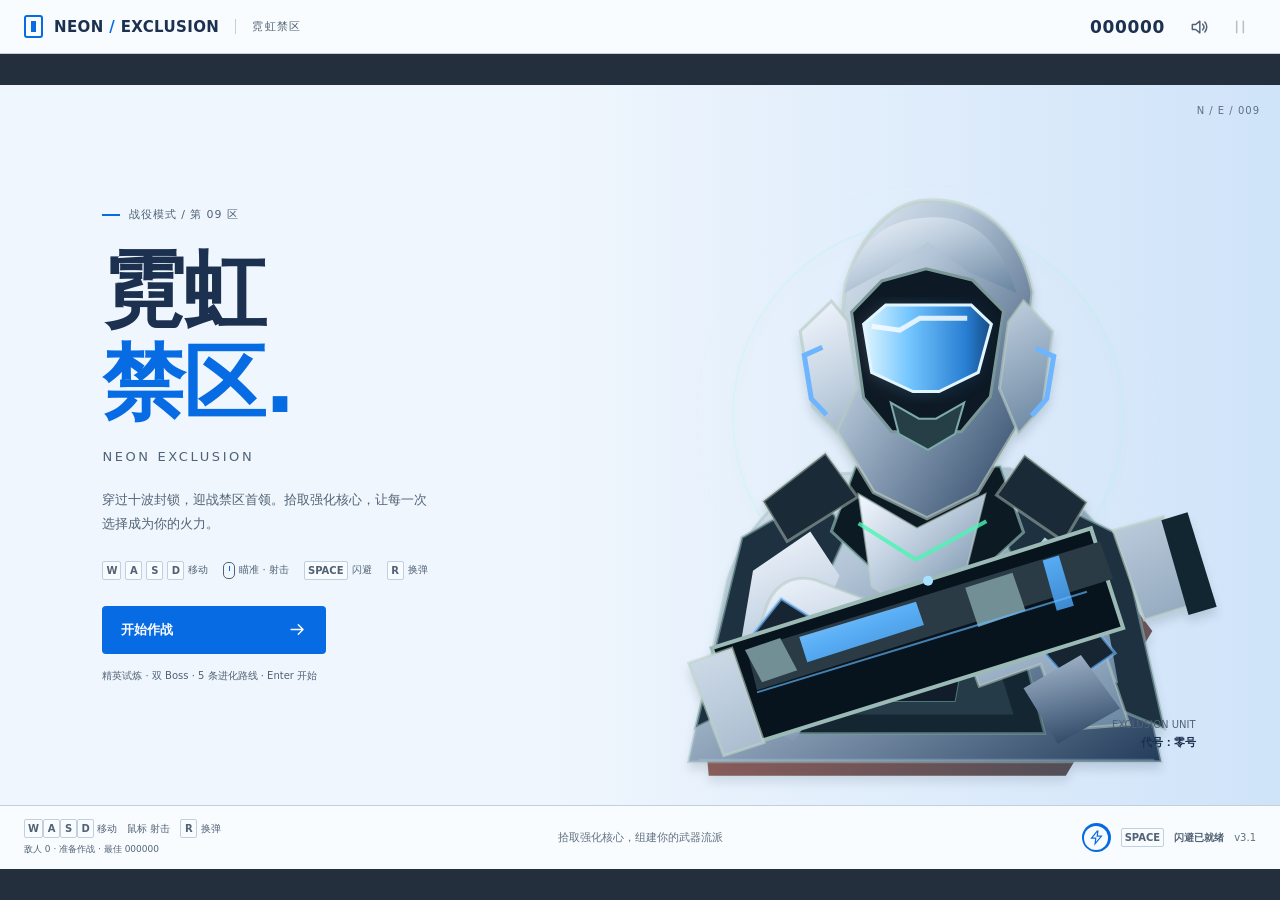
==== commit 7e0834bb: "Apply ice-blue competitive UI and redraw arena armor" ====
--- a/offline/neon-exclusion.html
+++ b/offline/neon-exclusion.html
@@ -3,511 +3,361 @@
   <head>
     <meta charset="UTF-8" />
     <meta name="viewport" content="width=device-width, initial-scale=1, viewport-fit=cover" />
-    <meta name="theme-color" content="#090d14" />
+    <meta name="theme-color" content="#f5f8fd" />
     <meta name="description" content="霓虹禁区：一款可直接在浏览器游玩的俯视角射击游戏。" />
     <title>霓虹禁区 · NEON EXCLUSION</title>
-    <link rel="icon" href="data:image/svg+xml,%3Csvg xmlns='http://www.w3.org/2000/svg' viewBox='0 0 32 32'%3E%3Cpath fill='%230b171d' d='M0 0h32v32H0z'/%3E%3Cpath fill='none' stroke='%2373d683' stroke-width='2' d='m16 3 13 13-13 13L3 16Z'/%3E%3Cpath fill='%23e8c16b' d='m16 11 5 5-5 5-5-5Z'/%3E%3C/svg%3E" />
+    <link rel="icon" href="data:image/svg+xml,%3Csvg xmlns='http://www.w3.org/2000/svg' viewBox='0 0 32 32'%3E%3Cpath fill='%23f5f8fd' d='M0 0h32v32H0z'/%3E%3Cpath fill='none' stroke='%23256adc' stroke-width='2' d='m16 3 13 13-13 13L3 16Z'/%3E%3Cpath fill='%2358b9f4' d='m16 11 5 5-5 5-5-5Z'/%3E%3C/svg%3E" />
     <style>
-
 :root {
-  color-scheme: dark;
-  --bg: oklch(0.105 0.008 235);
-  --surface: oklch(0.16 0.015 225);
-  --surface-hi: oklch(0.22 0.018 215);
-  --ink: oklch(0.965 0.014 170);
-  --muted: oklch(0.75 0.018 205);
-  --subtle: oklch(0.57 0.018 210);
-  --line: oklch(0.39 0.025 210 / .54);
-  --primary: oklch(0.79 0.18 145);
-  --primary-dark: oklch(0.42 0.13 145);
-  --accent: oklch(0.73 0.16 65);
-  --danger: oklch(0.67 0.19 25);
-  --display: 'Barlow Condensed', Impact, 'Arial Narrow', sans-serif;
-  --body: 'Noto Sans SC', 'Microsoft YaHei', system-ui, sans-serif;
+  color-scheme: light;
+  --bg: oklch(0.968 0.012 250);
+  --surface: oklch(0.99 0.005 250);
+  --surface-hi: oklch(0.938 0.018 250);
+  --ink: oklch(0.31 0.061 258);
+  --muted: oklch(0.49 0.037 252);
+  --subtle: oklch(0.54 0.032 252);
+  --line: oklch(0.85 0.025 250);
+  --primary: oklch(0.55 0.2 258);
+  --primary-dark: oklch(0.43 0.18 258);
+  --accent: oklch(0.73 0.12 227);
+  --danger: oklch(0.58 0.21 24);
+  --body: 'Segoe UI', 'Microsoft YaHei', system-ui, sans-serif;
+  --display: var(--body);
 }
-
 * { box-sizing: border-box; }
 html { min-width: 320px; min-height: 100%; }
-body { margin: 0; min-height: 100vh; background: var(--bg); color: var(--ink); font-family: var(--body); overflow-x: hidden; }
-body::before { content: ''; position: fixed; inset: 0; z-index: -1; background: radial-gradient(ellipse 58% 53% at 50% 40%, oklch(0.27 0.046 163 / .26), transparent 72%), radial-gradient(ellipse 35% 45% at 5% 95%, oklch(0.26 0.075 55 / .13), transparent 70%); pointer-events: none; }
-button { font: inherit; cursor: pointer; }
-button:disabled { cursor: not-allowed; opacity: .5; }
+body { margin: 0; background: var(--bg); color: var(--ink); font-family: var(--body); overflow-x: hidden; }
+button { color: inherit; font: inherit; cursor: pointer; -webkit-tap-highlight-color: transparent; }
+button:disabled { opacity: .4; cursor: not-allowed; }
 button:focus-visible { outline: 2px solid var(--primary); outline-offset: 4px; }
-[hidden], .hidden { display: none !important; }
-
-.app-shell { width: 100%; min-height: 100vh; display: flex; flex-direction: column; }
-.masthead { height: 72px; flex: 0 0 auto; display: flex; align-items: center; justify-content: space-between; padding: 0 clamp(20px, 4vw, 66px); border-bottom: 1px solid oklch(0.4 0.03 184 / .25); background: oklch(0.09 0.006 228 / .8); }
-.brand { display: inline-flex; align-items: center; gap: 13px; min-width: 225px; }
-.brand-mark { display: grid; place-items: center; width: 31px; height: 31px; transform: rotate(45deg); border: 2px solid var(--primary); box-shadow: inset 0 0 0 3px oklch(0.14 0.01 235); }
-.brand-mark::before { content: ''; width: 12px; height: 12px; border: 2px solid var(--primary); }
-.brand-mark span { position: absolute; width: 4px; height: 4px; background: var(--accent); }
-.brand-copy { display: flex; flex-direction: column; line-height: 1.05; }
-.brand-copy strong { font-family: var(--display); font-weight: 800; font-size: 19px; line-height: 1; letter-spacing: .045em; }
+[hidden] { display: none !important; }
+.sr-only { position: absolute; width: 1px; height: 1px; padding: 0; margin: -1px; overflow: hidden; clip-path: inset(50%); white-space: nowrap; border: 0; }
+.app-shell { min-height: 100svh; display: flex; flex-direction: column; }
+
+/* Light chrome keeps persistent information outside the battlefield. */
+.masthead { height: 54px; flex: 0 0 54px; padding: 0 24px; display: flex; align-items: center; justify-content: space-between; gap: 20px; background: var(--surface); border-bottom: 1px solid var(--line); }
+.brand { display: flex; align-items: center; gap: 11px; white-space: nowrap; }
+.brand-mark { width: 19px; height: 23px; border: 2px solid var(--primary); border-radius: 3px; display: grid; place-items: center; }
+.brand-mark::before { content: ''; width: 5px; height: 11px; background: var(--primary); }
+.brand-mark span { display: none; }
+.brand-copy { display: flex; align-items: center; gap: 16px; }
+.brand-copy strong { font-size: 15px; letter-spacing: .025em; font-weight: 750; }
 .brand-copy strong span { color: var(--primary); }
-.brand-copy small { color: var(--muted); font-size: 10px; letter-spacing: .5em; margin-top: 4px; }
-.masthead-meta { display: flex; align-items: center; gap: 13px; color: var(--muted); font-size: 11px; font-weight: 600; letter-spacing: .17em; }
-.masthead-meta i { display: block; height: 12px; border-left: 1px solid var(--line); }
-.live-dot, .footer-pulse { width: 6px; height: 6px; background: var(--primary); display: inline-block; border-radius: 50%; box-shadow: 0 0 0 4px oklch(0.79 0.18 145 / .13), 0 0 14px oklch(0.79 0.18 145 / .5); }
-.top-actions { display: flex; gap: 8px; }
-.icon-button { width: 36px; height: 36px; display: grid; place-items: center; padding: 0; color: var(--muted); background: transparent; border: 1px solid oklch(0.45 0.028 190 / .3); border-radius: 5px; transition: background .2s, color .2s, border-color .2s; }
-.icon-button:hover { color: var(--primary); background: oklch(0.79 0.18 145 / .08); border-color: oklch(0.79 0.18 145 / .5); }
-.icon-button svg { width: 19px; height: 19px; fill: none; stroke: currentColor; stroke-width: 1.8; stroke-linecap: round; stroke-linejoin: round; }
-
-.game-main { flex: 1; min-height: 0; display: flex; flex-direction: column; align-items: center; justify-content: center; gap: 0; padding: clamp(10px, 1.7vh, 20px) 20px 10px; }
-.game-stage { position: relative; isolation: isolate; width: min(100%, 1440px, calc((100dvh - 155px) * 16 / 9)); aspect-ratio: 16 / 9; overflow: hidden; background: oklch(0.13 0.015 225); border: 1px solid oklch(0.49 0.05 158 / .35); }
-.game-stage::before { content: ''; position: absolute; inset: -1px; z-index: 1; pointer-events: none; background: linear-gradient(90deg, oklch(0.79 0.18 145 / .13), transparent 10%, transparent 90%, oklch(0.79 0.18 145 / .13)); }
+.brand-copy small { padding-left: 16px; border-left: 1px solid var(--line); color: var(--muted); font-size: 11px; letter-spacing: .12em; }
+.masthead-meta { min-width: 0; }
+.mission-hud { display: flex; align-items: center; justify-content: center; gap: 12px; position: relative; padding-bottom: 8px; white-space: nowrap; }
+.mission-hud > span { font-size: 13px; font-weight: 700; font-variant-numeric: tabular-nums; }
+.mission-hud > strong { max-width: 260px; overflow: hidden; text-overflow: ellipsis; font-size: 11px; color: var(--muted); font-weight: 500; }
+.mission-dots { position: absolute; left: 0; right: 0; bottom: 0; display: flex; gap: 3px; height: 3px; }
+.mission-dots i { flex: 1; background: var(--line); border-radius: 2px; }
+.mission-dots i.is-complete { background: oklch(0.74 0.1 250); }
+.mission-dots i.is-current { background: var(--primary); }
+.top-actions { display: flex; align-items: center; gap: 9px; }
+.header-score { font-size: 17px; font-weight: 700; letter-spacing: .04em; margin-right: 9px; font-variant-numeric: tabular-nums; }
+.icon-button { width: 32px; height: 32px; padding: 6px; background: transparent; border: 0; border-radius: 4px; color: var(--muted); }
+.icon-button:hover { color: var(--primary); background: var(--surface-hi); }
+.icon-button svg { width: 20px; height: 20px; fill: none; stroke: currentColor; stroke-width: 1.8; stroke-linecap: round; stroke-linejoin: round; }
+.version { font-size: 10px; color: var(--subtle); }
+.masthead { position: relative; z-index: 2; }
+.game-main { flex: 1; min-height: 0; display: flex; flex-direction: column; justify-content: center; align-items: center; background: oklch(0.3 0.03 252); }
+.game-stage { position: relative; z-index: 1; isolation: isolate; width: min(100%, calc((100dvh - 118px) * 16 / 9)); aspect-ratio: 16 / 9; overflow: hidden; background: oklch(0.4 0.04 252); }
 #gameCanvas { position: absolute; inset: 0; display: block; width: 100%; height: 100%; touch-action: none; }
-.stage-vignette { position: absolute; inset: 0; z-index: 2; pointer-events: none; box-shadow: inset 0 0 100px 30px oklch(0.06 0.006 225 / .36); }
-.stage-corners { position: absolute; inset: 8px; z-index: 8; pointer-events: none; }
-.stage-corners i { position: absolute; display: block; width: 21px; height: 21px; border-color: oklch(0.83 0.15 150 / .8); border-style: solid; }
-.stage-corners i:nth-child(1) { top: 0; left: 0; border-width: 2px 0 0 2px; }
-.stage-corners i:nth-child(2) { top: 0; right: 0; border-width: 2px 2px 0 0; }
-.stage-corners i:nth-child(3) { bottom: 0; left: 0; border-width: 0 0 2px 2px; }
-.stage-corners i:nth-child(4) { bottom: 0; right: 0; border-width: 0 2px 2px 0; }
-
-.combat-hud { position: absolute; z-index: 3; top: 19px; left: 25px; right: 25px; display: flex; align-items: flex-start; justify-content: space-between; gap: 20px; pointer-events: none; }
-.hud-left, .hud-right { display: flex; align-items: center; gap: 20px; }
-.hud-left { background: linear-gradient(90deg, oklch(0.08 0.006 220 / .8), oklch(0.08 0.006 220 / .13)); padding: 8px 26px 9px 11px; border-left: 2px solid var(--primary); }
-.hud-metric { display: flex; flex-direction: column; gap: 2px; }
-.hud-label { color: var(--muted); font-size: 10px; font-weight: 700; letter-spacing: .08em; white-space: nowrap; }
-.hud-label small { font-family: var(--display); color: var(--subtle); font-size: 10px; letter-spacing: .08em; margin-left: 4px; }
-.hud-metric strong { color: var(--ink); font-family: var(--display); font-weight: 800; font-size: 31px; line-height: .95; font-variant-numeric: tabular-nums; letter-spacing: .06em; }
-.hud-score strong { color: var(--primary); }
-.hud-divider { display: block; align-self: stretch; border-left: 1px solid oklch(0.66 0.04 170 / .38); }
-.hud-right { background: linear-gradient(270deg, oklch(0.08 0.006 220 / .8), oklch(0.08 0.006 220 / .15)); padding: 8px 11px 9px 27px; border-right: 2px solid var(--primary); }
-.health-widget { width: 155px; }
-.health-top { display: flex; align-items: baseline; justify-content: space-between; color: var(--muted); font-size: 10px; font-weight: 700; letter-spacing: .1em; }
-.health-top strong { color: var(--ink); font-family: var(--display); font-size: 23px; line-height: 1; }
-.health-track { height: 5px; margin-top: 7px; background: oklch(0.4 0.03 200 / .5); overflow: hidden; transform: skewX(-15deg); }
-.health-track span { display: block; width: 100%; height: 100%; background: var(--primary); box-shadow: 0 0 14px var(--primary); transition: width .22s ease-out, background .2s; }
-.health-track span.is-low { background: var(--danger); box-shadow: 0 0 14px var(--danger); }
-.game-stage.critical-health::after { content: ''; position: absolute; inset: 0; z-index: 2; pointer-events: none; box-shadow: inset 0 0 90px 16px oklch(0.62 0.18 25 / .28); animation: danger-pulse 1.4s ease-in-out infinite; }
-@keyframes danger-pulse { 50% { opacity: .4; } }
-.ammo-widget { display: flex; align-items: center; gap: 6px; min-width: 94px; justify-content: end; color: var(--accent); }
-.ammo-widget svg { width: 19px; height: 19px; fill: none; stroke: currentColor; stroke-width: 1.9; stroke-linecap: round; stroke-linejoin: round; }
-.ammo-widget strong { font-family: var(--display); font-weight: 700; font-size: 26px; font-variant-numeric: tabular-nums; white-space: nowrap; }
-.lower-hud { position: absolute; z-index: 3; bottom: 18px; left: 24px; right: 24px; display: flex; align-items: center; justify-content: space-between; color: oklch(0.77 0.06 166 / .65); font: 700 12px var(--display); letter-spacing: .19em; text-shadow: 0 1px 3px var(--bg); pointer-events: none; }
-.lower-hud span:nth-child(2) { color: var(--accent); }
-.event-toast { position: absolute; z-index: 4; top: 22%; left: 50%; transform: translate(-50%, -12px); color: var(--primary); font: 800 26px var(--display); letter-spacing: .07em; text-shadow: 0 0 15px oklch(0.79 0.18 145 / .45); opacity: 0; pointer-events: none; transition: opacity .2s, transform .25s ease-out; white-space: nowrap; }
-.event-toast.show, .event-toast.is-visible { opacity: 1; transform: translate(-50%, 0); }
-.dash-button { display: none; }
-.active-buffs { position: absolute; z-index: 3; left: 26px; right: 26px; bottom: 48px; display: flex; flex-wrap: wrap; gap: 6px; pointer-events: none; }
-.active-buffs span { padding: 5px 9px; border: 1px solid var(--buff-color); border-radius: 4px; background: #09151eed; color: var(--buff-color); font: 700 12px var(--body); }
-.event-toast { width: max-content; max-width: calc(100% - 40px); white-space: normal; text-align: center; font-size: clamp(13px, 2vw, 24px); line-height: 1.5; padding: 7px 14px; border-radius: 4px; background: #06121ce8; }
-.event-toast { font-size:clamp(11px,1.15vw,15px); padding:3px 8px; background:#06121c59; letter-spacing:.02em; text-shadow:0 1px 3px #0009; }
-@media (max-width: 760px) {
-  .active-buffs { left: 12px; right: 12px; bottom: 28px; gap: 4px; }
-  .active-buffs span { padding: 3px 5px; font-size: 9px; }
-}
-
-.game-overlay { position: absolute; z-index: 5; inset: 0; }
-.start-screen { background: oklch(0.08 0.01 225 / .78); }
-.start-backdrop { position: absolute; inset: 0; background: radial-gradient(ellipse 56% 80% at 77% 48%, oklch(0.53 0.13 145 / .17), transparent 66%), radial-gradient(ellipse 35% 60% at 7% 100%, oklch(0.56 0.12 55 / .13), transparent 72%), linear-gradient(110deg, oklch(0.09 0.008 230 / .97) 27%, oklch(0.095 0.009 230 / .74) 71%, oklch(0.1 0.014 225 / .86)); }
-.start-backdrop::before { content: ''; position: absolute; inset: 0; background-image: linear-gradient(oklch(0.64 0.07 160 / .055) 1px, transparent 1px), linear-gradient(90deg, oklch(0.64 0.07 160 / .055) 1px, transparent 1px); background-size: 48px 48px; mask-image: linear-gradient(90deg, transparent, black 58%, black); }
-.start-content { position: relative; z-index: 1; display: flex; align-items: center; height: 100%; padding: 36px clamp(54px, 7vw, 115px); }
-.intro-copy { order: 1; position: relative; z-index: 2; width: 49%; max-width: 570px; padding-bottom: 11px; }
-.eyebrow { display: flex; align-items: center; gap: 12px; margin: 0 0 22px; color: var(--primary); font: 700 14px var(--display); letter-spacing: .22em; }
-.eyebrow-line { width: 27px; height: 2px; background: var(--primary); }
-.intro-copy h1 { margin: 0; font-size: clamp(60px, 6.8vw, 95px); line-height: .98; font-weight: 900; letter-spacing: -.035em; text-shadow: 0 2px 1px oklch(0 0 0 / .4); text-wrap: balance; }
+.stage-corners, .stage-vignette, .hud-left, .ammo-widget, .lower-hud { display: none; }
+.combat-hud { position: absolute; z-index: 2; top: 17px; right: 23px; pointer-events: none; }
+.hud-right { display: flex; align-items: center; }
+.health-widget { display: flex; flex-direction: row-reverse; align-items: center; gap: 9px; }
+.health-top { display: flex; align-items: center; gap: 8px; color: oklch(0.95 0.015 240); }
+.health-top > span { display: none; }
+.health-top strong { font-size: 12px; font-weight: 650; font-variant-numeric: tabular-nums; }
+.health-track { width: 158px; height: 6px; padding: 1px; background: oklch(0.2 0.025 250 / .6); border: 1px solid oklch(0.73 0.08 230 / .55); }
+.health-track span { display: block; height: 100%; background: oklch(0.78 0.13 225); transition: width .18s ease-out; }
+.health-track span.is-low { background: oklch(0.72 0.19 25); }
+#hudShield { color: oklch(0.85 0.1 225); font-size: 10px; }
+.game-stage.critical-health::after { content: ''; position: absolute; inset: 0; z-index: 1; pointer-events: none; box-shadow: inset 0 0 45px oklch(0.6 0.2 25 / .24); }
+html[data-phase='idle'] .combat-hud { display: none; }
+.side-mission { position: absolute; z-index: 2; top: 15px; left: 21px; max-width: 220px; padding: 5px 8px; background: oklch(0.23 0.04 250 / .32); color: oklch(0.98 0.01 250); display: flex; flex-direction: column; gap: 3px; font-size: 10px; pointer-events: none; }
+.side-mission strong { font-size: 12px; font-weight: 600; }
+.side-mission small { font-size: 9px; color: oklch(0.9 0.04 235); }
+.side-track { height: 2px; margin-top: 3px; background: oklch(0.75 0.08 230 / .25); }
+.side-track i { display: block; height: 100%; width: 0; background: oklch(0.8 0.11 227); }
+.side-mission[data-status='missed'] { opacity: .65; }
+.event-toast { position: absolute; z-index: 3; top: 17px; left: 50%; max-width: 42%; transform: translate(-50%, -5px); padding: 4px 9px; color: oklch(0.94 0.03 230); background: oklch(0.25 0.035 250 / .32); font-size: 11px; line-height: 1.5; text-align: center; opacity: 0; pointer-events: none; transition: opacity .16s, transform .16s; }
+.event-toast.is-visible { opacity: 1; transform: translate(-50%, 0); }
+.boss-hud { position: absolute; z-index: 2; top: 54px; left: 31%; right: 31%; text-align: center; color: oklch(0.95 0.04 30); pointer-events: none; }
+.boss-hud > div:first-child { display: flex; justify-content: space-between; align-items: center; gap: 8px; margin-bottom: 6px; }
+.boss-hud strong { font-size: 12px; font-weight: 650; }
+.boss-hud > div:first-child span { font-size: 9px; }
+.boss-track { height: 5px; background: oklch(0.21 0.03 250 / .7); }
+.boss-track > span { display: block; width: 100%; height: 100%; background: oklch(0.76 0.15 38); transition: width .12s linear; }
+.boss-hud small { display: block; margin-top: 5px; color: oklch(0.94 0.03 235); font-size: 9px; }
+.boss-hud.is-enraged .boss-track > span { background: oklch(0.71 0.2 18); }
+
+.game-footer { width: 100%; align-self: stretch; min-height: 64px; flex: 0 0 auto; padding: 8px 24px; background: var(--surface); display: grid; grid-template-columns: 1fr minmax(0, 2fr) 1fr; align-items: center; gap: 18px; border-top: 1px solid var(--line); }
+.footer-controls { display: flex; flex-direction: column; gap: 5px; font-size: 10px; color: var(--muted); }
+.footer-controls p { margin: 0; }
+.footer-controls small { font-size: 9px; }
+kbd { display: inline-grid; place-items: center; min-width: 17px; height: 19px; padding: 0 3px; border: 1px solid var(--line); border-radius: 2px; color: var(--muted); background: var(--surface); font: 600 10px var(--body); }
+.build-tray { min-width: 0; display: flex; justify-content: center; }
+.active-buffs { display: flex; align-items: center; max-width: 100%; gap: 0; overflow-x: auto; scrollbar-width: thin; scrollbar-color: var(--line) transparent; }
+.buff-badge { flex: 0 0 auto; min-width: 76px; padding: 0 11px; display: flex; align-items: center; flex-direction: column; gap: 4px; border-right: 1px solid var(--line); color: var(--primary-dark); font-size: 9px; line-height: 1.2; }
+.buff-badge:last-child { border-right: 0; }
+.buff-badge > svg { width: 22px; height: 22px; fill: none; stroke: currentColor; stroke-width: 1.5; stroke-linecap: round; stroke-linejoin: round; }
+.buff-badge > strong { font-size: 9px; font-weight: 500; white-space: nowrap; }
+.buff-level { display: flex; gap: 3px; }
+.buff-level i { width: 5px; height: 3px; border-radius: 1px; background: var(--line); }
+.buff-level i.is-filled { background: var(--primary); }
+.buff-badge.evolution-badge { color: var(--primary); }
+.build-empty { color: var(--subtle); font-size: 11px; text-align: center; }
+.footer-status { display: flex; align-items: center; justify-content: flex-end; gap: 10px; color: var(--muted); font-size: 10px; white-space: nowrap; }
+.footer-status strong { font-weight: 600; }
+.dash-meter { width: 29px; height: 29px; display: grid; place-items: center; border-radius: 50%; background: conic-gradient(var(--primary) var(--dash-progress, 100%), var(--line) 0); }
+.dash-meter::before { content: ''; grid-area: 1 / 1; width: 24px; height: 24px; border-radius: 50%; background: var(--surface); }
+.dash-meter svg { grid-area: 1 / 1; position: relative; width: 17px; height: 17px; fill: none; stroke: var(--primary); stroke-width: 1.7; }
+.best-record { font-variant-numeric: tabular-nums; }
+
+/* All menus use the same readable light surface and blue actions. */
+.game-overlay { position: absolute; z-index: 4; inset: 0; }
+.start-screen { color: var(--ink); background: var(--bg); }
+.start-backdrop { position: absolute; inset: 0; background: linear-gradient(90deg, oklch(0.97 0.012 250) 0%, oklch(0.97 0.012 250) 43%, oklch(0.9 0.04 250 / .88) 100%); }
+.start-content { position: relative; display: flex; align-items: center; height: 100%; padding: 38px 8%; }
+.intro-copy { position: relative; z-index: 1; width: 52%; max-width: 520px; }
+.eyebrow { display: flex; align-items: center; gap: 9px; margin: 0 0 22px; color: var(--muted); font-size: 11px; letter-spacing: .08em; }
+.eyebrow-line { width: 18px; height: 2px; background: var(--primary); }
+.intro-copy h1 { margin: 0; font-size: clamp(48px, 6.5vw, 88px); line-height: 1.12; letter-spacing: -.025em; font-weight: 800; text-wrap: balance; }
 .intro-copy h1 > span { display: block; }
-.intro-copy h1 > span:first-child { color: var(--ink); }
-.intro-copy h1 > span:nth-child(2) { color: var(--primary); }
-.title-dot { color: var(--accent); }
-.intro-english { margin: 15px 0 0; color: var(--accent); font: 800 23px var(--display); letter-spacing: .35em; }
-.intro-description { max-width: 390px; margin: 23px 0 25px; color: oklch(0.84 0.015 190); font-size: 14px; line-height: 1.8; letter-spacing: .015em; }
-.control-list { display: flex; flex-wrap: wrap; column-gap: 17px; row-gap: 10px; max-width: 420px; margin-bottom: 30px; color: var(--muted); font-size: 11px; font-weight: 600; }
-.control-list > span { display: inline-flex; align-items: center; gap: 4px; white-space: nowrap; }
-kbd { min-width: 17px; height: 19px; display: inline-grid; place-items: center; padding: 0 3px; color: var(--ink); border: 1px solid oklch(0.7 0.06 160 / .42); border-radius: 3px; background: oklch(0.22 0.025 200 / .75); font: 700 10px var(--display); }
-.mouse-icon { width: 13px; height: 17px; display: inline-block; margin-right: 2px; border: 1px solid oklch(0.7 0.06 160 / .66); border-radius: 6px; position: relative; }
-.mouse-icon::before { content: ''; position: absolute; top: 2px; left: 5px; width: 1px; height: 5px; background: var(--primary); }
-.primary-button { min-width: 218px; height: 52px; display: inline-flex; align-items: center; justify-content: space-between; gap: 25px; padding: 0 18px 0 24px; border: 0; border-radius: 4px; background: var(--primary); color: oklch(0.1 0.02 160); font-size: 14px; font-weight: 900; letter-spacing: .08em; box-shadow: 4px 4px 0 oklch(0.79 0.18 145 / .23); transition: transform .2s ease-out, box-shadow .2s ease-out, background .2s; }
-.primary-button:hover { background: oklch(0.86 0.16 145); transform: translate(-2px, -2px); box-shadow: 6px 6px 0 oklch(0.79 0.18 145 / .28); }
-.primary-button:active { transform: translate(2px, 2px); box-shadow: 1px 1px 0 oklch(0.79 0.18 145 / .25); }
-.primary-button svg { width: 20px; height: 20px; fill: none; stroke: currentColor; stroke-width: 2.2; stroke-linecap: round; stroke-linejoin: round; }
-.intro-hint { margin: 15px 0 0; color: var(--subtle); font-size: 10px; letter-spacing: .04em; }
+.intro-copy h1 > span:nth-child(2), .title-dot { color: var(--primary); }
+.intro-english { margin: 18px 0 0; color: var(--muted); font-size: 13px; letter-spacing: .2em; }
+.intro-description { max-width: 335px; margin: 24px 0; color: var(--muted); font-size: 13px; line-height: 1.9; }
+.control-list { display: flex; flex-wrap: wrap; gap: 10px 15px; max-width: 390px; margin-bottom: 26px; color: var(--muted); font-size: 10px; }
+.control-list > span { display: flex; align-items: center; gap: 4px; }
+.mouse-icon { display: inline-block; width: 12px; height: 17px; border: 1px solid var(--muted); border-radius: 5px; position: relative; }
+.mouse-icon::before { content: ''; position: absolute; top: 3px; left: 5px; width: 1px; height: 5px; background: var(--primary); }
+.primary-button { min-width: 224px; min-height: 48px; padding: 10px 19px; display: inline-flex; align-items: center; justify-content: space-between; gap: 20px; border: 0; border-radius: 4px; color: oklch(0.99 0 0); background: var(--primary); font-size: 13px; font-weight: 650; transition: background .15s, transform .15s; }
+.primary-button:hover { background: var(--primary-dark); }
+.primary-button:active { transform: translateY(1px); }
+.primary-button svg { width: 19px; height: 19px; fill: none; stroke: currentColor; stroke-width: 1.8; stroke-linecap: round; stroke-linejoin: round; }
+.secondary-button { min-height: 40px; padding: 9px 14px; border: 1px solid var(--line); border-radius: 4px; background: var(--surface); color: var(--ink); font-size: 12px; font-weight: 550; }
+.secondary-button:hover { border-color: var(--primary); color: var(--primary); background: var(--bg); }
+.endless-start { display: block; width: 224px; margin-top: 10px; }
+.intro-hint { margin: 15px 0 0; font-size: 10px; color: var(--muted); }
 .mobile-controls { display: none; }
-.intro-art { order: 2; position: absolute; z-index: 1; width: 54%; height: 100%; right: 1%; bottom: 0; display: flex; align-items: end; justify-content: center; }
-.intro-art::before { content: ''; position: absolute; width: 72%; aspect-ratio: 1; top: 15%; right: 12%; border-radius: 50%; background: radial-gradient(circle, oklch(0.65 0.15 145 / .15), transparent 64%); filter: blur(9px); }
-.intro-art svg { position: relative; display: block; width: 100%; height: 98%; object-fit: contain; object-position: center bottom; filter: drop-shadow(0 5px 14px oklch(0 0 0 / .75)); }
-.art-caption { position: absolute; right: 13%; bottom: 10%; display: flex; flex-direction: column; align-items: end; gap: 3px; color: var(--muted); font: 700 12px var(--display); letter-spacing: .19em; text-shadow: 0 2px 7px var(--bg); }
-.art-caption strong { color: var(--ink); font: 700 12px var(--body); letter-spacing: .08em; }
-.start-serial { position: absolute; z-index: 1; right: 15px; top: 50%; transform: translateY(-50%); writing-mode: vertical-rl; color: oklch(0.7 0.065 160 / .55); font: 700 14px var(--display); letter-spacing: .5em; }
-
-.modal-overlay { z-index: 6; display: grid; place-items: center; background: oklch(0.065 0.004 230 / .78); backdrop-filter: blur(9px); }
-.modal-panel { position: relative; width: min(435px, calc(100% - 36px)); padding: 42px 40px 36px; text-align: center; background: linear-gradient(150deg, oklch(0.21 0.028 193 / .97), oklch(0.12 0.013 220 / .98)); border-top: 3px solid var(--primary); box-shadow: 0 12px 25px oklch(0 0 0 / .32); }
-.modal-panel::before, .modal-panel::after { content: ''; position: absolute; width: 16px; height: 16px; border-color: var(--primary); border-style: solid; }
-.modal-panel::before { left: 7px; bottom: 7px; border-width: 0 0 1px 1px; }
-.modal-panel::after { right: 7px; bottom: 7px; border-width: 0 1px 1px 0; }
-.modal-kicker { margin: 0 0 6px !important; color: var(--primary) !important; font: 700 13px var(--display) !important; letter-spacing: .23em; }
-.modal-panel h2 { margin: 0; font-size: 42px; line-height: 1.2; font-weight: 900; letter-spacing: -.025em; }
-.modal-panel > p { margin: 11px auto 26px; color: var(--muted); font-size: 13px; line-height: 1.6; }
-.modal-panel .primary-button { width: 100%; }
-.modal-panel small { display: block; margin-top: 22px; color: var(--subtle); font-size: 11px; }
-.modal-actions { display: flex; flex-direction: column; gap: 12px; }
-.secondary-button { height: 44px; color: var(--ink); background: transparent; border: 1px solid var(--line); border-radius: 4px; font-size: 13px; font-weight: 700; transition: border-color .2s, color .2s, background .2s; }
-.secondary-button:hover { border-color: var(--primary); color: var(--primary); background: oklch(0.79 0.18 145 / .07); }
-.result-line { display: flex; justify-content: space-around; gap: 20px; margin: 28px 0 29px; padding: 16px 0; border-top: 1px solid var(--line); border-bottom: 1px solid var(--line); }
-.result-line div { display: flex; flex-direction: column; gap: 5px; }
-.result-line span { color: var(--muted); font-size: 11px; letter-spacing: .15em; }
-.result-line strong { color: var(--primary); font: 800 36px var(--display); font-variant-numeric: tabular-nums; }
-
-.game-footer { width: min(100%, 1440px, calc((100dvh - 155px) * 16 / 9)); min-height: 39px; display: flex; align-items: center; justify-content: space-between; gap: 12px; color: var(--subtle); font-size: 10px; letter-spacing: .05em; }
-.game-footer > span { display: inline-flex; align-items: center; gap: 7px; white-space: nowrap; }
-.game-footer strong { color: var(--ink); font-family: var(--display); font-size: 13px; letter-spacing: .08em; }
-.game-footer p { margin: 0; text-align: center; }
-.game-footer b { color: var(--primary); margin: 0 4px; }
-.game-footer > span:last-child { font-family: var(--display); font-size: 12px; letter-spacing: .12em; }
-.game-footer > span:last-child strong { color: var(--accent); }
+.intro-art { position: absolute; right: 0; bottom: 0; width: 55%; height: 95%; display: flex; justify-content: center; align-items: flex-end; }
+.intro-art > svg { width: 100%; height: 100%; object-fit: contain; object-position: center bottom; filter: drop-shadow(0 7px 5px oklch(0.3 0.05 250 / .15)); }
+.art-caption { position: absolute; right: 12%; bottom: 8%; display: flex; flex-direction: column; gap: 5px; color: var(--muted); font-size: 10px; text-align: right; }
+.art-caption strong { font-size: 11px; color: var(--ink); }
+.start-serial { position: absolute; right: 20px; top: 20px; font-size: 10px; letter-spacing: .1em; color: var(--subtle); }
+.modal-overlay, .upgrade-overlay { z-index: 5; display: grid; place-items: center; padding: 22px; background: oklch(0.19 0.03 250 / .55); overflow: auto; }
+.modal-panel { width: min(430px, 100%); max-height: 100%; padding: 34px; background: var(--surface); border-radius: 8px; text-align: center; overflow: auto; }
+.modal-kicker, .upgrade-kicker { color: var(--primary); font-size: 10px; font-weight: 650; letter-spacing: .04em; margin: 0 0 13px; }
+.modal-panel h2 { margin: 0; font-size: 34px; line-height: 1.25; letter-spacing: -.025em; }
+.modal-panel > p { color: var(--muted); font-size: 12px; line-height: 1.8; margin: 14px 0 22px; }
+.modal-actions { display: flex; flex-direction: column; gap: 10px; }
+.modal-panel .primary-button { width: 100%; justify-content: center; }
+.modal-panel small { display: block; margin-top: 20px; font-size: 10px; color: var(--subtle); }
+.result-line { display: flex; justify-content: space-around; padding: 20px 0; margin-bottom: 15px; border-block: 1px solid var(--line); }
+.result-line > div { display: flex; flex-direction: column; gap: 8px; }
+.result-line span { font-size: 11px; color: var(--muted); }
+.result-line strong, .victory-score { font-size: 30px; font-weight: 700; color: var(--primary); font-variant-numeric: tabular-nums; }
+.victory-symbol { font-size: 30px; margin-bottom: 12px; color: var(--primary); }
+.victory-score { margin-top: 15px; }
+.modal-panel .run-info { font-size: 10px; }
+.upgrade-panel { width: min(900px, 100%); max-height: 100%; padding: 26px; background: var(--surface); border-radius: 8px; text-align: center; overflow: auto; }
+.upgrade-panel h2 { margin: 0; font-size: 28px; letter-spacing: -.02em; }
+.upgrade-subtitle { margin: 10px 0 23px; color: var(--muted); font-size: 12px; }
+.upgrade-choices { display: grid; grid-template-columns: repeat(3, minmax(0, 1fr)); gap: 14px; text-align: left; }
+.upgrade-choice { min-height: 202px; padding: 18px; display: flex; flex-direction: column; align-items: stretch; background: var(--bg); border: 1px solid var(--line); border-radius: 5px; color: var(--ink); text-align: left; transition: border-color .15s, background .15s; }
+.upgrade-choice:hover, .upgrade-choice.is-ready { border-color: var(--primary); background: oklch(0.946 0.025 250); }
+.choice-top { display: flex; justify-content: space-between; align-items: center; margin-bottom: 15px; }
+.choice-icon { font-size: 25px; line-height: 1; color: var(--primary); }
+.upgrade-choice > strong { margin-bottom: 7px; font-size: 17px; font-weight: 700; }
+.choice-level { font-size: 10px; color: var(--primary); font-weight: 650; }
+.choice-description { margin-top: 13px; color: var(--muted); font-size: 12px; line-height: 1.65; }
+.upgrade-choice small { margin-top: auto; padding-top: 13px; font-size: 10px; line-height: 1.5; color: var(--muted); }
+.upgrade-choice small.recipe-ready { color: var(--primary-dark); font-weight: 700; }
+.choice-tradeoff { margin-bottom: 10px; color: oklch(0.46 0.12 55); font-size: 10px; }
+.evolution-routes { display: flex; flex-direction: column; gap: 5px; margin-top: 15px; font-size: 10px; line-height: 1.6; text-align: left; color: var(--muted); }
+.route-active { color: var(--primary); }
+.upgrade-actions { display: flex; flex-wrap: wrap; justify-content: center; gap: 9px; margin-top: 17px; }
+.upgrade-actions .secondary-button { font-size: 11px; }
+.upgrade-hint { margin: 16px 0 0; font-size: 10px; color: var(--muted); }
+
+/* Independent thumb controls occupy the spare viewport around the arena. */
+.touch-controls { display: none; }
+html.touch-device body { overscroll-behavior: none; }
+html.touch-device .footer-controls p, html.touch-device .footer-status > kbd { display: none; }
+html.touch-device .touch-controls:not([hidden]) { display: block; position: fixed; inset: 0; z-index: 3; pointer-events: none; user-select: none; -webkit-user-select: none; }
+.move-stick { position: absolute; left: max(22px, env(safe-area-inset-left)); bottom: calc(30px + env(safe-area-inset-bottom)); width: 108px; height: 108px; border: 1px solid oklch(0.6 0.13 250 / .55); border-radius: 50%; background: oklch(0.91 0.035 250 / .22); pointer-events: auto; touch-action: none; }
+.stick-label { position: absolute; top: -24px; width: 100%; text-align: center; color: var(--primary-dark); font-size: 11px; }
+.stick-guide { position: absolute; inset: 16px; border: 1px solid oklch(0.6 0.1 250 / .2); border-radius: 50%; }
+.stick-guide::before, .stick-guide::after { content: ''; position: absolute; background: oklch(0.6 0.1 250 / .2); }
+.stick-guide::before { top: 8px; bottom: 8px; left: 50%; width: 1px; }
+.stick-guide::after { left: 8px; right: 8px; top: 50%; height: 1px; }
+.stick-thumb { position: absolute; left: 50%; top: 50%; width: 39%; height: 39%; border-radius: 50%; border: 1px solid oklch(0.56 0.16 250 / .7); background: oklch(0.6 0.15 250 / .38); transform: translate(calc(-50% + var(--stick-x, 0px)), calc(-50% + var(--stick-y, 0px))); }
+.move-stick.is-active { border-color: var(--primary); }
+.touch-button { position: absolute; display: flex; flex-direction: column; justify-content: center; align-items: center; gap: 3px; padding: 0; border: 1px solid oklch(0.58 0.13 250 / .55); border-radius: 50%; background: oklch(0.94 0.025 250 / .6); color: var(--primary-dark); pointer-events: auto; touch-action: none; font-size: 10px; font-weight: 650; }
+.touch-button svg { width: 23px; height: 23px; fill: none; stroke: currentColor; stroke-width: 1.7; stroke-linecap: round; stroke-linejoin: round; }
+.touch-fire { right: max(22px, env(safe-area-inset-right)); bottom: calc(25px + env(safe-area-inset-bottom)); width: 84px; height: 84px; border: 2px solid var(--primary); background: oklch(0.81 0.09 250 / .5); }
+.touch-fire svg { width: 29px; height: 29px; transform: translate(var(--aim-x, 0px), var(--aim-y, 0px)); }
+.touch-fire.is-active { background: oklch(0.72 0.13 250 / .75); }
+.touch-dash { right: calc(125px + env(safe-area-inset-right)); bottom: calc(35px + env(safe-area-inset-bottom)); width: 57px; height: 57px; border: 0; background: conic-gradient(var(--primary) var(--dash-progress, 100%), var(--line) 0); }
+.touch-dash::before { content: ''; position: absolute; inset: 3px; border-radius: 50%; background: var(--bg); }
+.touch-dash > * { position: relative; }
+.touch-dash svg { width: 19px; height: 19px; }
+.touch-dash small { font-size: 8px; font-weight: 500; }
+.touch-reload { right: calc(38px + env(safe-area-inset-right)); bottom: calc(126px + env(safe-area-inset-bottom)); width: 48px; height: 48px; font-size: 9px; }
+.touch-reload svg { width: 20px; height: 20px; }
+.touch-help { position: absolute; bottom: calc(205px + env(safe-area-inset-bottom)); left: 12px; right: 12px; color: var(--muted); font-size: 10px; text-align: center; }
 
 @media (max-width: 1000px) {
-  .game-stage, .game-footer { width: min(100%, calc((100dvh - 140px) * 16 / 9)); }
-  .start-content { padding-left: 5.5%; }
-  .intro-copy h1 { font-size: clamp(48px, 7.5vw, 78px); }
-  .intro-description { font-size: 12px; margin: 14px 0 15px; }
-  .control-list { margin-bottom: 20px; }
-  .intro-art { width: 57%; right: -2%; }
+  .brand-copy small { display: none; }
+  .masthead { padding-inline: 16px; }
+  .game-footer { padding-inline: 16px; gap: 10px; }
+  .buff-badge { min-width: 65px; padding-inline: 8px; }
+  .intro-copy h1 { font-size: 65px; }
+  .intro-description { margin-block: 18px; font-size: 12px; }
 }
 @media (max-width: 760px) {
-  .masthead { height: 58px; padding-inline: 16px; }
-  .brand { min-width: 0; gap: 10px; }
-  .brand-mark { width: 25px; height: 25px; }
-  .brand-mark::before { width: 9px; height: 9px; }
-  .brand-copy strong { font-size: 16px; }
-  .brand-copy small { font-size: 9px; }
-  .masthead-meta { display: none; }
-  .game-main { justify-content: start; padding: 10px; }
-  .game-stage, .game-footer { width: 100%; }
-  .game-stage { aspect-ratio: 16 / 9; }
-  .start-content { padding: 18px 6%; }
-  .intro-copy { width: 60%; }
-  .intro-copy h1 { font-size: clamp(40px, 8.5vw, 62px); }
-  .eyebrow { font-size: 10px; margin-bottom: 10px; }
-  .eyebrow-line { width: 14px; }
-  .intro-english { font-size: 15px; margin-top: 5px; }
-  .intro-description { font-size: 10px; margin: 10px 0; line-height: 1.5; }
+  .masthead { height: 50px; flex-basis: 50px; gap: 10px; padding-inline: 12px; }
+  .brand { gap: 7px; }
+  .brand-mark { width: 14px; height: 18px; }
+  .brand-copy strong { font-size: 12px; }
+  .header-score { font-size: 13px; margin: 0; }
+  .top-actions { gap: 3px; }
+  .icon-button { width: 30px; height: 30px; }
+  .mission-hud { gap: 7px; }
+  .mission-hud > span { font-size: 11px; }
+  .mission-hud > strong { font-size: 9px; max-width: 140px; }
+  .combat-hud { top: 12px; right: 12px; }
+  .health-track { width: 86px; }
+  .health-top strong { font-size: 10px; }
+  .side-mission { left: 12px; top: 10px; max-width: 155px; font-size: 9px; padding: 4px 6px; }
+  .side-mission strong { font-size: 10px; }
+  .side-mission small { font-size: 8px; }
+  .event-toast { font-size: 10px; max-width: 43%; top: 12px; }
+  .boss-hud { top: 45px; left: 26%; right: 26%; }
+  .boss-hud strong { font-size: 10px; }
+  .boss-hud > div:first-child span, .boss-hud small { font-size: 8px; }
+  .game-footer { padding: 7px 12px; }
+  .footer-controls { font-size: 9px; }
+  .footer-status { font-size: 9px; gap: 6px; }
+  .footer-status > .best-record { display: none; }
+  .intro-copy h1 { font-size: 48px; }
+  .start-content { padding: 20px 6%; }
+  .intro-description { margin: 13px 0; font-size: 11px; }
+  .eyebrow { margin-bottom: 12px; font-size: 9px; }
+  .intro-english { margin-top: 10px; font-size: 11px; }
   .control-list { display: none; }
-  .primary-button { min-width: 150px; height: 38px; padding: 0 10px 0 13px; font-size: 11px; }
-  .intro-hint { display: none; }
-  .intro-art { width: 52%; right: -4%; }
-  .art-caption { display: none; }
-  .combat-hud { top: 10px; left: 12px; right: 12px; }
-  .hud-left, .hud-right { gap: 8px; }
-  .hud-left { padding: 5px 8px; }
-  .hud-right { padding: 5px 8px; }
-  .hud-label { font-size: 8px; }
-  .hud-label small { display: none; }
-  .hud-metric strong { font-size: 20px; }
-  .health-widget { width: 65px; }
-  .health-top { font-size: 8px; }
-  .health-top strong { font-size: 17px; }
-  .health-track { margin-top: 4px; }
-  .ammo-widget { min-width: 50px; gap: 2px; }
-  .ammo-widget svg { display: none; }
-  .ammo-widget strong { font-size: 17px; }
-  .lower-hud { bottom: 8px; left: 12px; right: 12px; font-size: 8px; }
-  .game-footer { flex-wrap: wrap; justify-content: center; padding-top: 9px; row-gap: 5px; }
-  .game-footer p { order: 3; width: 100%; font-size: 9px; }
+  .primary-button { min-width: 170px; min-height: 40px; font-size: 12px; }
+  .endless-start { width: 170px; }
+  .art-caption, .intro-hint { display: none; }
+  .upgrade-panel { padding: 20px; }
+  .upgrade-panel h2 { font-size: 24px; }
+  .upgrade-choice { padding: 13px; min-height: 183px; }
+  .upgrade-choice > strong { font-size: 15px; }
+  .choice-description { font-size: 11px; }
 }
-@media (max-width: 520px) and (orientation: portrait) {
-  .game-main { justify-content: center; gap: 12px; min-height: calc(100dvh - 58px); padding: 26px 10px 36px; }
-  .game-main::before { content: '↻  横屏游玩可获得完整战场'; display: block; width: 100%; margin-bottom: 4px; color: var(--primary); text-align: center; font-size: 12px; font-weight: 800; letter-spacing: .1em; }
-  .game-stage { aspect-ratio: 16 / 9; height: auto; }
-  .game-overlay { position: fixed; inset: 58px 0 0; overflow-y: auto; overflow-x: hidden; }
-  .start-content { align-items: start; padding: 36px 7% 24px; }
-  .intro-copy { width: 100%; }
-  .intro-copy h1 { font-size: clamp(58px, 18vw, 82px); }
-  .eyebrow { margin-bottom: 17px; }
-  .intro-english { font-size: 20px; }
-  .intro-description { max-width: 290px; margin: 18px 0; font-size: 12px; }
-  .control-list { display: flex; max-width: 270px; margin-bottom: 20px; column-gap: 9px; row-gap: 7px; font-size: 10px; }
-  .mobile-controls { display: block; max-width: 270px; margin: -6px 0 16px; color: var(--primary); font-size: 10px; line-height: 1.5; }
-  .intro-art { width: 100%; height: 43%; right: 0; bottom: 0; opacity: .85; }
-  .intro-art svg { height: 100%; }
-  .primary-button { min-width: 200px; height: 46px; font-size: 12px; }
-  .start-serial { display: none; }
-  .lower-hud span:first-child { display: none; }
-  .modal-panel { padding: 30px 24px; }
-  .game-footer::after { content: '左侧拖动移动 · 右侧拖动瞄准射击'; width: 100%; text-align: center; color: var(--primary); font-size: 10px; letter-spacing: .1em; }
+@media (orientation: portrait) and (max-width: 600px) {
+  .masthead-meta { position: absolute; top: 64px; left: 0; right: 0; z-index: 1; pointer-events: none; }
+  .mission-hud { width: max-content; max-width: 92%; margin-inline: auto; }
+  .mission-hud > strong { max-width: 240px; }
+  .game-main { flex: 0 0 auto; padding-top: 47px; background: var(--bg); }
+  .game-stage { width: 100%; }
+  .game-footer { grid-template-columns: 1fr; gap: 8px; padding-top: 12px; background: var(--bg); border-top: 0; }
+  .footer-controls { display: none; }
+  .build-tray { min-height: 40px; }
+  .buff-badge { min-width: 61px; padding-inline: 7px; }
+  .footer-status { justify-content: center; }
+  .footer-status .dash-meter { display: none; }
+  .build-empty { font-size: 10px; }
+  .event-toast { position: absolute; top: 39px; max-width: 70%; }
+  .side-mission { top: auto; bottom: 9px; max-width: 160px; }
+  .side-mission span, .side-mission small { display: none; }
+  .boss-hud { top: 42px; left: 22%; right: 22%; }
+  .boss-hud small { font-size: 7px; }
+  .game-overlay { position: fixed; inset: 50px 0 0; overflow: auto; }
+  .start-content { align-items: flex-start; padding: 36px 26px; min-height: 100%; }
+  .intro-copy { width: 100%; max-width: none; }
+  .intro-copy h1 { font-size: 66px; }
+  .intro-english { font-size: 12px; }
+  .intro-description { max-width: 270px; margin-block: 20px; font-size: 12px; }
+  .mobile-controls { display: block; max-width: 260px; font-size: 10px; line-height: 1.7; color: var(--muted); margin: 0 0 18px; }
+  .intro-art { height: 40%; width: 84%; right: -9%; opacity: .7; pointer-events: none; }
+  .primary-button { min-width: 205px; min-height: 46px; }
+  .start-serial { font-size: 9px; }
+  .upgrade-overlay { padding: 12px; }
+  .upgrade-panel { padding: 17px 13px; }
+  .upgrade-panel h2 { font-size: 23px; }
+  .upgrade-kicker { margin-bottom: 8px; }
+  .upgrade-subtitle { display: none; }
+  .upgrade-choices { grid-template-columns: 1fr; margin-top: 17px; gap: 8px; }
+  .upgrade-choice { min-height: 0; display: grid; grid-template-columns: 25px minmax(0, 1fr); gap: 4px 8px; padding: 10px 12px; }
+  .choice-top { grid-column: 1; grid-row: 1 / span 2; align-self: start; margin: 0; }
+  .choice-top kbd { display: none; }
+  .choice-icon { font-size: 22px; }
+  .upgrade-choice > strong { grid-column: 2; margin: 0; font-size: 15px; }
+  .choice-level { grid-column: 2; font-size: 9px; }
+  .choice-description { grid-column: 1 / -1; margin-top: 3px; font-size: 11px; line-height: 1.5; }
+  .upgrade-choice small { grid-column: 1 / -1; padding-top: 3px; font-size: 9px; }
+  .choice-tradeoff { grid-column: 1 / -1; grid-row: 1; margin: 0; font-size: 9px; }
+  .upgrade-choice:has(.choice-tradeoff) .choice-top { grid-row: 2 / span 2; }
+  .evolution-routes { margin-top: 10px; font-size: 9px; gap: 2px; }
+  .upgrade-actions { margin-top: 10px; gap: 8px; }
+  .upgrade-actions .secondary-button { flex: 1 1 auto; font-size: 10px; min-height: 40px; padding: 8px; }
+  .upgrade-hint { margin-top: 11px; font-size: 9px; }
 }
-@media (pointer: coarse) {
-  .dash-button { position: absolute; z-index: 4; bottom: 15%; left: 39%; display: flex; flex-direction: column; align-items: center; justify-content: center; gap: 1px; width: 60px; height: 60px; padding: 0; border: 1px solid oklch(0.87 0.16 145 / .7); border-radius: 50%; background: conic-gradient(var(--primary) var(--dash-progress, 100%), oklch(0.4 0.04 175 / .55) 0); color: var(--primary); backdrop-filter: blur(5px); touch-action: manipulation; box-shadow: inset 0 0 0 4px oklch(0.79 0.18 145 / .08); }
-  .dash-button::before { content: ''; position: absolute; inset: 3px; z-index: 0; border-radius: 50%; background: oklch(0.17 0.036 170 / .94); }
-  .dash-button:disabled { opacity: .45; }
-  .dash-button:active { transform: scale(.94); background: oklch(0.28 0.065 160 / .9); }
-  .dash-button svg { position: relative; z-index: 1; width: 24px; height: 24px; fill: none; stroke: currentColor; stroke-width: 2; stroke-linecap: round; stroke-linejoin: round; }
-  .dash-button span { position: relative; z-index: 1; color: var(--ink); font-size: 10px; font-weight: 800; line-height: 1; }
-}
-@media (max-height: 650px) and (min-width: 761px) {
-  .masthead { height: 50px; }
-  .game-stage, .game-footer { width: min(100%, calc((100dvh - 110px) * 16 / 9)); }
-  .game-main { padding-top: 6px; }
-  .intro-description { margin: 12px 0; }
-  .control-list { margin-bottom: 13px; }
-  .eyebrow { margin-bottom: 10px; }
+@media (orientation: landscape) and (max-height: 500px) {
+  .masthead { height: 40px; flex-basis: 40px; }
+  .game-stage { width: min(100%, calc((100dvh - 86px) * 16 / 9)); }
+  .game-footer { min-height: 46px; padding-block: 4px; }
+  .footer-controls small, .footer-status > kbd, .footer-status > strong, .build-empty { display: none; }
+  .footer-controls { font-size: 8px; }
+  .buff-badge { min-width: 48px; padding-inline: 5px; font-size: 8px; gap: 2px; }
+  .buff-badge > svg { width: 18px; height: 18px; }
+  .buff-badge > strong { font-size: 7px; }
+  .buff-level { display: none; }
+  .side-mission { font-size: 8px; max-width: 140px; }
+  .side-mission small { display: none; }
+  .health-track { width: 75px; }
+  .boss-hud { top: 40px; }
+  .start-content { padding: 17px 6%; }
+  .intro-copy h1 { font-size: 38px; }
+  .eyebrow { margin-bottom: 7px; font-size: 8px; }
+  .intro-english { font-size: 9px; margin-top: 7px; }
+  .intro-description { margin: 10px 0; font-size: 9px; line-height: 1.6; }
+  .primary-button { min-width: 150px; min-height: 34px; font-size: 10px; }
+  .endless-start { width: 150px; min-height: 29px; margin-top: 7px; font-size: 9px; padding: 5px; }
+  .start-serial { font-size: 8px; right: 12px; top: 10px; }
+  .modal-overlay, .upgrade-overlay { position: fixed; inset: 40px 0 0; padding: 10px; }
+  .modal-panel { padding: 18px 25px; }
+  .modal-panel h2 { font-size: 25px; }
+  .modal-panel > p { font-size: 10px; margin: 9px 0 15px; }
+  .modal-panel small { margin-top: 10px; }
+  .victory-symbol { display: none; }
+  .upgrade-panel { padding: 12px 17px; }
+  .upgrade-panel h2 { font-size: 20px; }
+  .upgrade-kicker { margin-bottom: 5px; font-size: 9px; }
+  .upgrade-subtitle { display: none; }
+  .upgrade-choices { margin-top: 12px; gap: 10px; }
+  .upgrade-choice { min-height: 123px; padding: 9px 11px; }
+  .choice-top { margin-bottom: 7px; }
+  .choice-icon { font-size: 21px; }
+  .upgrade-choice > strong { font-size: 14px; }
+  .choice-description { font-size: 10px; margin-top: 7px; line-height: 1.5; }
+  .upgrade-choice small { font-size: 8px; padding-top: 6px; }
+  .choice-tradeoff { font-size: 8px; margin-bottom: 5px; }
+  .evolution-routes { margin-top: 7px; font-size: 8px; gap: 0; }
+  .upgrade-actions { margin-top: 8px; }
+  .upgrade-actions .secondary-button { min-height: 31px; padding: 5px 11px; font-size: 9px; }
+  .upgrade-hint { margin-top: 7px; font-size: 8px; }
+  .move-stick { width: 88px; height: 88px; left: max(18px, env(safe-area-inset-left)); bottom: calc(25px + env(safe-area-inset-bottom)); }
+  .touch-fire { width: 72px; height: 72px; right: max(19px, env(safe-area-inset-right)); bottom: calc(20px + env(safe-area-inset-bottom)); }
+  .touch-dash { width: 48px; height: 48px; right: calc(31px + env(safe-area-inset-right)); bottom: calc(106px + env(safe-area-inset-bottom)); }
+  .touch-reload { width: 43px; height: 43px; right: calc(34px + env(safe-area-inset-right)); bottom: calc(169px + env(safe-area-inset-bottom)); }
+  .touch-help { display: none; }
+  .stick-label { color: oklch(0.9 0.03 235); }
 }
 @media (prefers-reduced-motion: reduce) {
-  *, *::before, *::after { scroll-behavior: auto !important; animation-duration: .01ms !important; transition-duration: .01ms !important; }
-}
-
-@media (max-height: 500px) and (orientation: landscape) {
-  .masthead { height: 44px; }
-  .game-main { padding: 4px 10px 0; }
-  .game-stage, .game-footer { width: min(100%, calc((100dvh - 84px) * 16 / 9)); }
-  .combat-hud { top: 8px; left: 10px; right: 10px; gap: 8px; }
-  .hud-left, .hud-right { padding: 4px 8px; gap: 8px; }
-  .hud-label { font-size: 8px; }
-  .hud-label small { display: none; }
-  .hud-metric strong { font-size: 20px; }
-  .health-widget { width: 65px; }
-  .health-top { font-size: 8px; }
-  .health-top strong { font-size: 17px; }
-  .health-track { margin-top: 4px; }
-  .ammo-widget { min-width: 50px; gap: 2px; }
-  .ammo-widget svg { display: none; }
-  .ammo-widget strong { font-size: 17px; }
-  .active-buffs { bottom: 28px; left: 12px; right: 12px; gap: 4px; }
-  .active-buffs span { padding: 3px 5px; font-size: 9px; }
-  .lower-hud { bottom: 8px; left: 12px; right: 12px; font-size: 8px; }
-  .event-toast { font-size: 12px; padding: 5px 9px; }
-  .game-footer { min-height: 26px; padding-top: 0; flex-wrap: nowrap; font-size: 8px; }
-  .game-footer p { display: none; }
-  .game-footer > span:last-child, .game-footer strong { font-size: 10px; }
-  .intro-copy h1 { font-size: 44px; }
-  .intro-description { font-size: 10px; margin: 10px 0; }
-  .intro-english { font-size: 15px; margin-top: 5px; }
-  .eyebrow { font-size: 9px; margin-bottom: 10px; }
-  .control-list { display: none; }
-  .primary-button { min-width: 150px; height: 38px; font-size: 11px; }
-  .intro-hint { display: none; }
-}
-
-/* Campaign, boss encounters and upgrade selection. */
-.mission-hud { position:absolute; z-index:3; top:22px; left:50%; transform:translateX(-50%); max-width:34%; display:flex; flex-direction:column; align-items:center; gap:5px; pointer-events:none; text-align:center; }
-.mission-hud > span { color:var(--primary); font:800 13px var(--body); }
-.mission-hud strong { color:#ccdedb; font:600 11px var(--body); }
-.mission-dots { display:flex; gap:4px; margin-top:2px; }
-.mission-dots i { width:12px; height:3px; background:#304c4e; }
-.mission-dots i:nth-child(5),.mission-dots i:nth-child(10) { background:#7b5946; }
-.mission-dots i.is-complete { background:#69ca92; }
-.mission-dots i.is-current { background:#f0d28a; }
-.boss-hud { position:absolute; top:92px; left:30%; right:30%; z-index:3; text-align:center; pointer-events:none; color:#ffcf8a; }
-.boss-hud > div:first-child { display:flex; justify-content:space-between; align-items:center; gap:8px; margin-bottom:5px; }
-.boss-hud strong { font-size:13px; }
-.boss-hud > div:first-child span { font-size:10px; }
-.boss-track { height:8px; padding:1px; background:#07121eeb; border:1px solid #ad7c56; }
-.boss-track > span { display:block; height:100%; width:100%; background:#ffb879; transition:width .12s linear; }
-.boss-hud small { display:block; margin-top:4px; font-size:10px; color:#e3cbb4; }
-.boss-hud.is-enraged { color:#ffa0b2; }
-.boss-hud.is-enraged .boss-track > span { background:#fa7294; }
-#hudShield { font-size:9px; color:#9adfff; white-space:nowrap; }
-.health-top { position:relative; }
-.health-top #hudShield { position:absolute; right:0; top:100%; transform:translateY(9px); }
-.active-buffs { max-width:76%; max-height:76px; overflow:hidden; }
-.active-buffs span { pointer-events:auto; font-size:10px; padding:4px 7px; }
-.active-buffs .evolution-badge { background:#26372ce8; font-weight:900; }
-.endless-start { display:block; width:218px; margin-top:14px; }
-.upgrade-overlay { z-index:7; display:grid; place-items:center; padding:18px; background:#060f1bed; backdrop-filter:blur(7px); overflow:auto; }
-.upgrade-panel { width:min(940px,100%); padding:22px 24px; text-align:center; background:#0c1b25; border-top:2px solid var(--primary); }
-.upgrade-kicker { margin:0 0 8px; font-size:12px; color:var(--primary); font-weight:800; }
-.upgrade-panel h2 { margin:0; font-size:30px; line-height:1.2; letter-spacing:-.02em; }
-.upgrade-subtitle { margin:9px 0 21px; color:var(--muted); font-size:12px; }
-.upgrade-choices { display:grid; grid-template-columns:repeat(3,minmax(0,1fr)); gap:14px; text-align:left; }
-.upgrade-choice { display:flex; flex-direction:column; align-items:stretch; min-height:205px; padding:18px; border:1px solid #3f585e; border-radius:6px; color:var(--ink); background:#132933; text-align:left; cursor:pointer; transition:background .16s,border-color .16s,transform .16s; }
-.upgrade-choice:hover { border-color:var(--choice-color); background:#193440; transform:translateY(-3px); }
-.upgrade-choice:focus-visible { outline:2px solid var(--choice-color); outline-offset:3px; }
-.choice-top { display:flex; justify-content:space-between; align-items:center; margin-bottom:16px; }
-.choice-icon { color:var(--choice-color); font-size:27px; line-height:1; }
-.choice-top kbd { color:var(--muted); font-size:10px; }
-.upgrade-choice > strong { font-size:18px; font-weight:800; margin-bottom:6px; }
-.choice-level { font-size:10px; color:var(--choice-color); font-weight:800; }
-.choice-description { margin-top:14px; font-size:12px; line-height:1.65; color:#d3e3e3; }
-.upgrade-choice small { margin-top:auto; padding-top:14px; font-size:10px; line-height:1.5; color:#9fb8bd; }
-.upgrade-hint { margin:19px 0 0; color:#b8cfca; font-size:11px; }
-.victory-screen .modal-panel { width:min(495px,calc(100% - 30px)); }
-.victory-symbol { color:#9aeeaa; font-size:42px; margin:4px 0 12px; }
-.victory-score { color:var(--primary); font:900 36px var(--display); margin-top:20px; }
-.modal-panel .run-info { font-size:11px; color:#b6cccc; margin:10px 0 22px; }
-@media (max-width:760px) {
-  .mission-hud { top:52px; max-width:75%; }
-  .mission-hud > span { display:none; }
-  .mission-hud strong { font-size:9px; }
-  .mission-dots { gap:3px; margin-top:0; }
-  .mission-dots i { width:9px; height:2px; }
-  .boss-hud { top:83px; left:24%; right:24%; }
-  .boss-hud strong { font-size:10px; }
-  .boss-hud > div:first-child span,.boss-hud small { font-size:8px; }
-  .boss-track { height:6px; }
-  .active-buffs { max-height:52px; }
-  .active-buffs span { font-size:8px; padding:2px 4px; }
-  .upgrade-panel { padding:18px 16px; }
-  .upgrade-panel h2 { font-size:25px; }
-  .upgrade-choices { gap:9px; }
-  .upgrade-choice { min-height:185px; padding:12px; }
-  .upgrade-choice > strong { font-size:15px; }
-  .choice-description { font-size:11px; }
-}
-@media (max-width:520px) and (orientation:portrait) {
-  .upgrade-overlay { padding:12px; }
-  .upgrade-panel { margin:auto 0; padding:22px 15px; }
-  .upgrade-choices { grid-template-columns:1fr; }
-  .upgrade-choice { min-height:0; padding:13px 15px; }
-  .choice-top { margin-bottom:6px; }
-  .choice-icon { font-size:22px; }
-  .choice-description { margin-top:8px; }
-  .upgrade-choice small { padding-top:8px; }
-  .upgrade-subtitle { margin-bottom:14px; }
-  .endless-start { width:200px; }
-}
-@media (max-height:500px) and (orientation:landscape) {
-  .mission-hud { top:46px; max-width:70%; gap:3px; }
-  .mission-hud > span { display:none; }
-  .mission-hud strong { font-size:8px; }
-  .mission-dots i { width:8px; height:2px; }
-  .boss-hud { top:75px; left:25%; right:25%; }
-  .boss-hud strong { font-size:9px; }
-  .boss-hud > div:first-child span,.boss-hud small { font-size:7px; }
-  .boss-track { height:5px; }
-  .active-buffs { max-height:47px; }
-  .active-buffs span { font-size:8px; padding:2px 4px; }
-  .upgrade-overlay { padding:8px; }
-  .upgrade-panel { padding:11px 16px; }
-  .upgrade-panel h2 { font-size:20px; }
-  .upgrade-kicker { font-size:9px; margin-bottom:4px; }
-  .upgrade-subtitle { display:none; }
-  .upgrade-choices { margin-top:12px; gap:9px; }
-  .upgrade-choice { min-height:160px; padding:10px; }
-  .upgrade-choice > strong { font-size:14px; }
-  .choice-top { margin-bottom:7px; }
-  .choice-icon { font-size:22px; }
-  .choice-description { margin-top:8px; font-size:10px; line-height:1.5; }
-  .upgrade-choice small { font-size:8px; padding-top:8px; }
-  .upgrade-hint { font-size:9px; margin-top:10px; }
-  .modal-panel { padding:16px 22px; }
-  .modal-panel h2 { font-size:27px; }
-  .modal-panel > p { font-size:10px; margin:8px auto 13px; }
-  .victory-symbol { display:none; }
-  .victory-score { font-size:28px; margin-top:10px; }
-  .modal-panel .run-info { margin:7px 0 14px; font-size:9px; }
-  .endless-start { width:150px; height:30px; margin-top:9px; font-size:10px; }
-}
-
-/* Visible multi-touch controls; keyboard and mouse keep the desktop layout. */
-.touch-controls { display:none; }
-html.touch-device body { overscroll-behavior:none; }
-html.touch-device button,html.touch-device .move-stick { -webkit-tap-highlight-color:transparent; }
-html.touch-device .masthead { padding-left:max(16px,env(safe-area-inset-left,0px)); padding-right:max(16px,env(safe-area-inset-right,0px)); }
-html.touch-device .control-list,html.touch-device .game-footer p { display:none; }
-html.touch-device .mobile-controls { display:block; color:#b3d7c8; font-size:10px; line-height:1.6; margin:12px 0 16px; max-width:330px; }
-html.touch-device .touch-controls:not([hidden]) { display:block; position:fixed; inset:0; z-index:4; pointer-events:none; user-select:none; -webkit-user-select:none; -webkit-touch-callout:none; }
-.move-stick { position:absolute; left:calc(22px + env(safe-area-inset-left,0px)); bottom:calc(36px + env(safe-area-inset-bottom,0px)); width:110px; height:110px; border:1px solid #8cdecb70; border-radius:50%; background:#071b2873; pointer-events:auto; touch-action:none; }
-.stick-label { position:absolute; top:-23px; left:0; width:100%; color:#baded4; font-size:11px; text-align:center; pointer-events:none; }
-.stick-guide { position:absolute; inset:14px; border:1px solid #8cdecb26; border-radius:50%; pointer-events:none; }
-.stick-guide::before,.stick-guide::after { content:''; position:absolute; background:#8cdecb33; }
-.stick-guide::before { left:50%; top:7px; bottom:7px; width:1px; }
-.stick-guide::after { top:50%; left:7px; right:7px; height:1px; }
-.stick-thumb { position:absolute; top:50%; left:50%; width:40%; height:40%; border:1px solid #b0e9d9bd; border-radius:50%; background:#558e7fbf; transform:translate(calc(-50% + var(--stick-x,0px)),calc(-50% + var(--stick-y,0px))); pointer-events:none; }
-.move-stick.is-active { border-color:#bdffe3; background:#0d302b96; }
-.touch-button { position:absolute; display:flex; flex-direction:column; align-items:center; justify-content:center; gap:3px; padding:0; border:1px solid #afdfcf88; border-radius:50%; background:#09222c99; color:#d6f5e6; pointer-events:auto; touch-action:none; font:800 11px var(--body); }
-.touch-button svg { width:23px; height:23px; fill:none; stroke:currentColor; stroke-width:1.7; stroke-linecap:round; stroke-linejoin:round; }
-.touch-button:disabled { opacity:.35; }
-.touch-button:active { background:#25473dc4; }
-.touch-fire { right:calc(22px + env(safe-area-inset-right,0px)); bottom:calc(30px + env(safe-area-inset-bottom,0px)); width:84px; height:84px; border:2px solid #ffd18cb3; color:#ffdcab; background:#3b2b178c; }
-.touch-fire svg { width:30px; height:30px; transform:translate(var(--aim-x,0px),var(--aim-y,0px)); }
-.touch-fire.is-active { background:#6a491bc7; border-color:#ffe4bb; }
-.touch-dash { right:calc(124px + env(safe-area-inset-right,0px)); bottom:calc(40px + env(safe-area-inset-bottom,0px)); width:58px; height:58px; gap:0; border:0; background:conic-gradient(#88dac5 var(--dash-progress,100%),#35505b80 0); }
-.touch-dash::before { content:''; position:absolute; inset:3px; background:#10242dec; border-radius:50%; }
-.touch-dash > * { position:relative; z-index:1; }
-.touch-dash svg { width:20px; height:20px; }
-.touch-dash small { font-size:8px; font-weight:500; line-height:1.2; color:#b4d9d2; }
-.touch-reload { right:calc(35px + env(safe-area-inset-right,0px)); bottom:calc(136px + env(safe-area-inset-bottom,0px)); width:48px; height:48px; font-size:9px; gap:0; }
-.touch-reload svg { width:20px; height:20px; }
-.touch-help { position:absolute; bottom:calc(218px + env(safe-area-inset-bottom,0px)); left:15px; right:15px; margin:0; color:#a8cfc6; font-size:10px; text-align:center; pointer-events:none; }
-@media (orientation:portrait) {
-  html.touch-device .game-main { justify-content:flex-start; min-height:calc(100svh - 58px); padding:clamp(40px,9vh,85px) 12px 250px; gap:12px; }
-  html.touch-device .game-main::before { content:'↻ 横屏视野更开阔'; font-size:11px; letter-spacing:.03em; }
-  html.touch-device .game-footer::after { content:none; }
-  html.touch-device .mobile-controls { max-width:270px; }
-  html.touch-device .active-buffs { max-width:94%; }
-  html.touch-device .event-toast { position:fixed; top:68px; bottom:auto; max-width:calc(100% - 36px); font-size:12px; }
-}
-@media (orientation:landscape) {
-  .move-stick { width:94px; height:94px; left:calc(22px + env(safe-area-inset-left,0px)); bottom:calc(28px + env(safe-area-inset-bottom,0px)); }
-  .touch-fire { width:76px; height:76px; right:calc(18px + env(safe-area-inset-right,0px)); bottom:calc(20px + env(safe-area-inset-bottom,0px)); }
-  .touch-dash { width:52px; height:52px; right:calc(30px + env(safe-area-inset-right,0px)); bottom:calc(111px + env(safe-area-inset-bottom,0px)); }
-  .touch-reload { width:44px; height:44px; right:calc(34px + env(safe-area-inset-right,0px)); bottom:calc(177px + env(safe-area-inset-bottom,0px)); }
-  .touch-help { display:none; }
-  html.touch-device .mobile-controls { font-size:9px; margin:8px 0 11px; }
-}
-@media (max-width:360px) and (orientation:portrait) {
-  .move-stick { width:94px; height:94px; left:16px; }
-  .touch-fire { width:74px; height:74px; right:16px; }
-  .touch-dash { right:105px; width:53px; height:53px; }
-  .touch-reload { right:30px; }
-}
-
-/* v3: compact optional objectives, actionable evolution progress and choice controls. */
-.stage-corners { z-index:4; }
-.side-mission { position:absolute; z-index:3; top:112px; left:24px; display:flex; flex-direction:column; gap:4px; max-width:215px; padding:8px 10px; background:#09151d66; color:#ffe1a8; pointer-events:none; font-size:11px; line-height:1.4; }
-.side-mission strong { font-size:12px; }
-.side-mission span { color:#e7eadb; }
-.side-mission small { font-size:10px; color:#d8cbac; }
-.side-track { height:2px; background:#ae8f5b40; margin-top:3px; }
-.side-track i { display:block; height:100%; background:#ffdb94; width:0; }
-.side-mission[data-status="complete"] { color:#9ceabf; }
-.side-mission[data-status="missed"] { opacity:.55; }
-.upgrade-panel { max-height:100%; overflow:auto; }
-.upgrade-actions { display:flex; justify-content:center; flex-wrap:wrap; gap:10px; margin-top:16px; }
-.upgrade-actions .secondary-button { min-height:40px; width:auto; padding:8px 15px; margin:0; font-size:11px; }
-.evolution-routes { display:flex; flex-direction:column; gap:5px; margin-top:15px; text-align:left; font-size:11px; line-height:1.5; color:#c2d8d8; }
-.evolution-routes span { padding:3px 0; }
-.evolution-routes .route-active { color:#a7efbd; }
-.choice-tradeoff { align-self:flex-start; margin-bottom:10px; color:#ffcf9c; font-size:10px; }
-.upgrade-choice.is-ready { border-color:#9fe8b3; }
-.upgrade-choice small.recipe-ready { color:#b5f6c7; font-weight:800; }
-@media(max-width:760px) {
-  .side-mission { top:102px; left:12px; max-width:175px; padding:5px 7px; font-size:9px; gap:2px; }
-  .side-mission strong { font-size:10px; }
-  .side-mission small { font-size:8px; }
-  .evolution-routes { font-size:10px; }
-}
-@media(max-width:520px) and (orientation:portrait) {
-  html.touch-device .upgrade-overlay { position:fixed; inset:58px 0 0; padding:12px; }
-  html.touch-device .upgrade-panel { margin:auto 0; max-height:100%; }
-  html.touch-device .upgrade-panel { padding:14px 12px; }
-  html.touch-device .upgrade-panel h2 { font-size:22px; }
-  html.touch-device .upgrade-kicker { margin-bottom:5px; font-size:10px; }
-  html.touch-device .upgrade-subtitle { display:none; }
-  html.touch-device .upgrade-choices { margin-top:14px; gap:8px; }
-  html.touch-device .upgrade-choice { display:grid; grid-template-columns:24px minmax(0,1fr); gap:4px 9px; padding:10px 12px; }
-  html.touch-device .choice-top { grid-column:1; grid-row:1 / span 2; margin:0; align-self:start; }
-  html.touch-device .choice-icon { font-size:21px; }
-  html.touch-device .choice-top kbd { display:none; }
-  html.touch-device .upgrade-choice > strong { grid-column:2; margin:0; font-size:15px; }
-  html.touch-device .choice-level { grid-column:2; font-size:9px; }
-  html.touch-device .choice-description { grid-column:1 / -1; margin-top:3px; font-size:11px; line-height:1.5; }
-  html.touch-device .upgrade-choice small { grid-column:1 / -1; padding-top:3px; font-size:9px; }
-  html.touch-device .choice-tradeoff { grid-column:1 / -1; grid-row:1; margin:0; font-size:9px; }
-  html.touch-device .upgrade-choice:has(.choice-tradeoff) .choice-top { grid-row:2 / span 2; }
-  html.touch-device .evolution-routes { margin-top:9px; font-size:9px; gap:2px; }
-  html.touch-device .upgrade-hint { margin-top:10px; font-size:9px; }
-  html.touch-device .side-mission { position:fixed; top:96px; bottom:auto; left:16px; max-width:240px; }
-  .upgrade-actions { gap:8px; }
-  .upgrade-actions .secondary-button { flex:1 1 auto; min-height:42px; padding:8px; font-size:10px; }
-}
-@media(max-height:500px) and (orientation:landscape) {
-  html.touch-device .upgrade-overlay { position:fixed; inset:48px 12px 8px; padding:0; }
-  .side-mission { top:84px; font-size:8px; max-width:152px; }
-  .side-mission strong { font-size:9px; }
-  .side-mission small { font-size:8px; }
-  .upgrade-panel { padding:10px 14px; }
-  .upgrade-choice { min-height:122px; padding:9px 10px; }
-  .choice-top { margin-bottom:8px; }
-  .choice-icon { font-size:20px; }
-  .choice-tradeoff { margin-bottom:5px; font-size:8px; }
-  .evolution-routes { font-size:8px; margin-top:8px; gap:0; }
-  .upgrade-actions { margin-top:8px; gap:8px; }
-  .upgrade-actions .secondary-button { min-height:34px; padding:5px 12px; font-size:10px; }
-  .upgrade-hint { margin-top:8px; }
+  *, *::before, *::after { animation-duration: .01ms !important; transition-duration: .01ms !important; }
 }
 </style>
     
@@ -519,8 +369,8 @@
           <span class="brand-mark" aria-hidden="true"><span></span></span>
           <span class="brand-copy"><strong>NEON<span> / </span>EXCLUSION</strong><small>霓虹禁区</small></span>
         </div>
-        <div class="masthead-meta"><span class="live-dot" aria-hidden="true"></span><span>单人竞技场</span><i></i><span class="version">SECTOR 09 · v3.0</span></div>
-        <div class="top-actions">
+        <div class="masthead-meta"><div class="mission-hud" id="missionHud" hidden><span id="hudMode">1 / 10</span><strong id="missionText"></strong><div class="mission-dots" id="missionDots" aria-hidden="true"><i></i><i></i><i></i><i></i><i></i><i></i><i></i><i></i><i></i><i></i></div></div></div>
+        <div class="top-actions"><span class="sr-only" id="hudWave">01</span><strong class="header-score" id="hudScore" aria-label="作战分数">000000</strong>
           <button type="button" class="icon-button" id="muteBtn" aria-label="切换音效" title="切换音效">
             <svg viewBox="0 0 24 24" aria-hidden="true"><path d="M4 9v6h4l5 4V5L8 9H4Zm12.4-.4a5 5 0 0 1 0 6.8M19 6a9 9 0 0 1 0 12" /></svg>
           </button>
@@ -537,22 +387,17 @@
           <div class="stage-corners" aria-hidden="true"><i></i><i></i><i></i><i></i></div>
 
           <div class="combat-hud" id="combatHud" aria-live="polite">
-            <div class="hud-left">
-              <div class="hud-metric hud-wave"><span class="hud-label">当前波次 <small>WAVE</small></span><strong id="hudWave">01</strong></div>
-              <span class="hud-divider" aria-hidden="true"></span>
-              <div class="hud-metric hud-score"><span class="hud-label">作战分数 <small>SCORE</small></span><strong id="hudScore">000000</strong></div>
-            </div>
             <div class="hud-right">
               <div class="health-widget"><div class="health-top"><span>生命值</span><strong id="hudHealth">100</strong><small id="hudShield"></small></div><div class="health-track"><span id="healthFill"></span></div></div>
               <div class="ammo-widget"><svg viewBox="0 0 24 24" aria-hidden="true"><path d="m7 20 4-15h6l-4 15H7Zm-1 1h12M12 5V3" /></svg><strong id="hudAmmo">24 / 24</strong></div>
             </div>
           </div>
 
-          <div class="mission-hud" id="missionHud" hidden><span id="hudMode">1 / 10</span><strong id="missionText"></strong><div class="mission-dots" id="missionDots" aria-hidden="true"><i></i><i></i><i></i><i></i><i></i><i></i><i></i><i></i><i></i><i></i></div></div>
+
           <div class="boss-hud" id="bossHud" hidden><div><strong id="bossName"></strong><span id="bossPhase"></span></div><div class="boss-track" id="bossBar" role="progressbar" aria-label="Boss 生命值" aria-valuemin="0" aria-valuemax="100" aria-valuenow="100"><span id="bossFill"></span></div><small id="bossHealth"></small></div>
           <aside class="side-mission" id="sideMission" aria-label="可选战斗目标" hidden><strong id="sideTitle"></strong><span id="sideAction"></span><small id="sideReward"></small><div class="side-track"><i id="sideProgress"></i></div></aside>
-          <div class="active-buffs" id="activeBuffs" aria-label="本局武器强化" hidden></div>
-          <div class="lower-hud" aria-hidden="true"><span>EXCLUSION ZONE</span><span id="hudReload">武器待命</span><span id="hudRemaining">敌人 0</span></div>
+
+
           <div class="touch-controls" id="touchControls" aria-label="触屏操控" hidden>
             <div class="move-stick" id="moveStick" role="group" aria-label="移动摇杆，按住并拖动以移动"><span class="stick-label">移动</span><span class="stick-guide" aria-hidden="true"></span><span class="stick-thumb" aria-hidden="true"></span></div>
             <button type="button" class="touch-button touch-fire" id="fireBtn" aria-label="按住射击，拖动自由瞄准"><svg viewBox="0 0 32 32" aria-hidden="true"><circle cx="16" cy="16" r="8"/><path d="M16 2v8m0 12v8M2 16h8m12 0h8"/><circle cx="16" cy="16" r="2"/></svg><span id="fireLabel">射击</span></button>
@@ -568,10 +413,10 @@
               <div class="intro-art" aria-hidden="true">
                 <svg viewBox="0 0 560 680" role="img" xmlns="http://www.w3.org/2000/svg">
                   <defs>
-                    <linearGradient id="armor" x1="0" y1="0" x2="1" y2="1"><stop stop-color="#647c88"/><stop offset=".34" stop-color="#273746"/><stop offset=".7" stop-color="#121f2b"/><stop offset="1" stop-color="#0b121d"/></linearGradient>
-                    <linearGradient id="armorHi" x1="0" y1="0" x2="1" y2="1"><stop stop-color="#9cb1b2"/><stop offset=".42" stop-color="#506877"/><stop offset="1" stop-color="#1a2c3d"/></linearGradient>
-                    <linearGradient id="visor" x1="0" y1="0" x2="1" y2="0"><stop stop-color="#b7ffdc"/><stop offset=".35" stop-color="#42e8aa"/><stop offset=".8" stop-color="#11936e"/><stop offset="1" stop-color="#0b593d"/></linearGradient>
-                    <linearGradient id="orange" x1="0" y1="0" x2="1" y2="1"><stop stop-color="#ffe1a1"/><stop offset=".45" stop-color="#ffab47"/><stop offset="1" stop-color="#b84919"/></linearGradient>
+                    <linearGradient id="armor" x1="0" y1="0" x2="1" y2="1"><stop stop-color="#e5edf5"/><stop offset=".34" stop-color="#b2c4d6"/><stop offset=".7" stop-color="#647b96"/><stop offset="1" stop-color="#233c59"/></linearGradient>
+                    <linearGradient id="armorHi" x1="0" y1="0" x2="1" y2="1"><stop stop-color="#f4f8ff"/><stop offset=".42" stop-color="#bdcddd"/><stop offset="1" stop-color="#67839e"/></linearGradient>
+                    <linearGradient id="visor" x1="0" y1="0" x2="1" y2="0"><stop stop-color="#e0f5ff"/><stop offset=".35" stop-color="#75c7ff"/><stop offset=".8" stop-color="#287ed2"/><stop offset="1" stop-color="#154b85"/></linearGradient>
+                    <linearGradient id="orange" x1="0" y1="0" x2="1" y2="1"><stop stop-color="#d2efff"/><stop offset=".45" stop-color="#59aef5"/><stop offset="1" stop-color="#2567ad"/></linearGradient>
                     <linearGradient id="cape" x1="0" y1="0" x2="1" y2="1"><stop stop-color="#b45430"/><stop offset=".55" stop-color="#672f29"/><stop offset="1" stop-color="#1b1e27"/></linearGradient>
                     <filter id="softGlow"><feGaussianBlur stdDeviation="9"/></filter>
                   </defs>
@@ -591,14 +436,14 @@
                   <path d="M197 171c12-52 41-73 83-75 43-3 72 22 88 75l-48-21-40-30-37 26Z" fill="url(#armorHi)"/>
                   <path d="m204 190 30-31 44-12 46 11 31 31-13 85-29 35h-69l-28-34Z" fill="#0d1924" stroke="#7b9899" stroke-width="3"/>
                   <path d="m216 204 22-20h85l20 20-13 49-39 18h-26l-41-18Z" fill="url(#visor)" opacity=".2" filter="url(#softGlow)"/>
-                  <path d="m216 202 22-19h85l20 19-13 48-39 19h-26l-41-19Z" fill="url(#visor)" stroke="#aeffe1" stroke-width="3"/>
-                  <path d="m224 204 28 4 20-12h47" fill="none" stroke="#ecfff1" stroke-width="5" opacity=".85"/>
+                  <path d="m216 202 22-19h85l20 19-13 48-39 19h-26l-41-19Z" fill="url(#visor)" stroke="#e0f5ff" stroke-width="3"/>
+                  <path d="m224 204 28 4 20-12h47" fill="none" stroke="#f7fcff" stroke-width="5" opacity=".85"/>
                   <path d="m243 280 28 16h17l28-16-9 31-27 16-29-16Z" fill="#263f46" stroke="#7dabaa" stroke-width="2"/>
                   <path d="m184 179-31 30 12 75 24 25 21-44-10-66ZM375 179l29 30-10 75-24 27-19-45 9-66Z" fill="url(#armorHi)" stroke="#b7cbc4" stroke-opacity=".65" stroke-width="3"/>
-                  <path d="m175 225-18 8 7 43 15 16M387 226l18 8-7 42-15 17" fill="none" stroke="#ffaf55" stroke-width="5"/>
+                  <path d="m175 225-18 8 7 43 15 16M387 226l18 8-7 42-15 17" fill="none" stroke="#6db6ff" stroke-width="5"/>
                   <path d="M178 330 116 378l24 40 70-44ZM376 332l62 47-23 39-67-46Z" fill="#1a2a36" stroke="#c3d0c6" stroke-opacity=".45" stroke-width="3"/>
                   <path d="M81 598 120 481c9-22 27-30 47-25l89 34-27 74-61-22-22 66ZM480 600l-40-119c-9-23-28-31-48-26l-88 34 27 73 61-22 23 65Z" fill="url(#armorHi)" stroke="#b5cbc3" stroke-opacity=".55" stroke-width="3"/>
-                  <path d="M134 475 91 529l44 30 47-54ZM422 475l44 54-44 30-47-54Z" fill="#162531" stroke="#ffb35b" stroke-opacity=".62" stroke-width="3"/>
+                  <path d="M134 475 91 529l44 30 47-54ZM422 475l44 54-44 30-47-54Z" fill="#162531" stroke="#76bcff" stroke-opacity=".62" stroke-width="3"/>
                   <path d="M125 530 85 582l62 35 34-55ZM432 531l39 53-62 35-34-55Z" fill="url(#armor)"/>
                   <path d="M65 524 442 405l32 99-375 117Z" fill="#07131d" stroke="#9bbab6" stroke-width="4"/>
                   <path d="M100 526 451 418l13 37-354 111Z" fill="#2a3b46"/>
@@ -606,17 +451,17 @@
                   <path d="M150 546 115 558l-17-32 35-12ZM317 464l47-15 13 38-47 16Z" fill="#718f94"/>
                   <path d="M42 539 85 524l32 94-40 13ZM464 407l50-14 29 88-48 15Z" fill="url(#armorHi)" stroke="#bfd4c9" stroke-opacity=".6" stroke-width="3"/>
                   <path d="m512 397 26-8 29 94-28 8Z" fill="#122631"/>
-                  <path d="M110 568 438 468" stroke="#65f7b8" stroke-opacity=".65" stroke-width="2"/>
-                  <circle cx="280" cy="457" r="5" fill="#7effba"/>
-                  <path d="M52 635h453" stroke="#9affe0" stroke-opacity=".26" stroke-width="2"/>
+                  <path d="M110 568 438 468" stroke="#64bbff" stroke-opacity=".65" stroke-width="2"/>
+                  <circle cx="280" cy="457" r="5" fill="#a8e1ff"/>
+                  <path d="M52 635h453" stroke="#b4dbff" stroke-opacity=".26" stroke-width="2"/>
                 </svg>
-                <div class="art-caption"><span>FIELD OPERATOR</span><strong>代号：零号</strong></div>
+                <div class="art-caption"><span>EXCLUSION UNIT</span><strong>代号：零号</strong></div>
               </div>
               <div class="intro-copy">
-                <p class="eyebrow"><span class="eyebrow-line"></span> SECTOR 09 / SURVIVAL PROTOCOL</p>
+                <p class="eyebrow"><span class="eyebrow-line"></span> 战役模式 / 第 09 区</p>
                 <h1 id="gameTitle"><span>霓虹</span><span>禁区<span class="title-dot">.</span></span></h1>
                 <p class="intro-english">NEON EXCLUSION</p>
-                <p class="intro-description">突破 10 波封锁，挑战双 Boss。拾取强化核心，三选一打造构筑，解锁武器进化与无尽模式。</p>
+                <p class="intro-description">穿过十波封锁，迎战禁区首领。拾取强化核心，让每一次选择成为你的火力。</p>
                 <div class="control-list" aria-label="操作方式">
                   <span><kbd>W</kbd><kbd>A</kbd><kbd>S</kbd><kbd>D</kbd> 移动</span>
                   <span><span class="mouse-icon" aria-hidden="true"></span> 瞄准 · 射击</span>
@@ -646,7 +491,11 @@
             <div class="modal-panel"><p class="modal-kicker">MISSION REPORT / SECTOR 09</p><h2 id="overTitle">任务结束</h2><p>战线记录已保存。下一次，走得更远。</p><div class="result-line"><div><span>最终分数</span><strong id="finalScore">0</strong></div><div><span>抵达波次</span><strong id="finalWave">1</strong></div></div><p class="run-info" id="finalRunInfo"></p><button type="button" class="primary-button" id="restartBtn"><span>再次作战</span><svg viewBox="0 0 24 24" aria-hidden="true"><path d="M4 12h15m-6-6 6 6-6 6" /></svg></button></div>
           </section>
         </div>
-        <footer class="game-footer"><span><span class="footer-pulse"></span> 状态：<strong id="statusText">等待部署</strong></span><p>WASD 移动 <b>·</b> 鼠标瞄准射击 <b>·</b> SPACE 闪避 <b>·</b> R 换弹 <b>·</b> ESC 暂停</p><span>LOCAL HIGH SCORE <strong id="hudBest">000000</strong></span></footer>
+        <footer class="game-footer">
+          <div class="footer-controls"><p><kbd>W</kbd><kbd>A</kbd><kbd>S</kbd><kbd>D</kbd> 移动　鼠标 射击　<kbd>R</kbd> 换弹</p><small><span id="hudRemaining">敌人 0</span> · <span id="statusText">准备作战</span> · 最佳 <span id="hudBest">000000</span></small></div>
+          <div class="build-tray"><div class="active-buffs" id="activeBuffs" aria-label="本局武器强化" hidden></div><span class="build-empty" id="buildEmpty">拾取强化核心，组建你的武器流派</span></div>
+          <div class="footer-status"><div class="dash-meter" id="desktopDash" aria-label="闪避冷却"><svg viewBox="0 0 24 24" aria-hidden="true"><path d="m13 3-8 10h6l-1 8 9-11h-6l1-7Z"/></svg></div><kbd>SPACE</kbd><strong id="hudReload">闪避已就绪</strong><span class="version">v3.1</span></div>
+        </footer>
       </main>
     </div>
   <script>
@@ -740,6 +589,7 @@
   let raf = 0;
   let lastTime = 0;
   let drawScale = 1;
+  let floorSurface = null;
   let drawOffsetX = 0;
   let drawOffsetY = 0;
   let dpr = 1;
@@ -1316,7 +1166,7 @@
       bounces: drone ? 0 : u.ricochet + (state.player.evolutions.includes('rail') ? 2 : 0),
       hitEnemies: new Set(), drone, exploded: false,
       color: drone ? '#a4ffe6' : state.player.evolutions.includes('siege') ? '#ffb06d' :
-        state.player.evolutions.includes('storm') ? '#a8bfff' : u.pierce ? '#9bf1ff' : u.heavy ? '#ffd177' : '#fff4cb' };
+        state.player.evolutions.includes('storm') ? '#a8bfff' : u.pierce ? '#9bf1ff' : u.heavy ? '#ffd177' : '#c6eaff' };
     state.bullets.push(b); return b;
   }
 
@@ -1905,76 +1755,119 @@
     if (stroke) { ctx.lineWidth = lineWidth; ctx.strokeStyle = stroke; ctx.stroke(); }
   }
 
-  function drawFloor(t) {
-    const bg = ctx.createLinearGradient(0, 0, W, H);
-    bg.addColorStop(0, '#0c1823'); bg.addColorStop(0.48, '#101b29'); bg.addColorStop(1, '#111726');
-    ctx.fillStyle = bg; ctx.fillRect(0, 0, W, H);
-    ctx.fillStyle = '#142331';
-    for (let y = 0; y < H; y += 120) for (let x = 0; x < W; x += 120) {
-      if (((x / 120 + y / 120) & 1) === 0) ctx.fillRect(x + 2, y + 2, 116, 116);
-    }
-    ctx.strokeStyle = 'rgba(79,169,188,.10)'; ctx.lineWidth = 1;
-    for (let x = 0; x <= W; x += 60) { ctx.beginPath(); ctx.moveTo(x, 0); ctx.lineTo(x, H); ctx.stroke(); }
-    for (let y = 0; y <= H; y += 60) { ctx.beginPath(); ctx.moveTo(0, y); ctx.lineTo(W, y); ctx.stroke(); }
-    // Broad illuminated seams echo the stage frame.
-    ctx.strokeStyle = 'rgba(70,240,229,.15)'; ctx.lineWidth = 2;
-    ctx.strokeRect(25, 25, W - 50, H - 50);
-    ctx.strokeStyle = 'rgba(70,240,229,.08)'; ctx.strokeRect(52, 52, W - 104, H - 104);
-    for (const [x, y, sx, sy] of [[28,28,1,1],[W-28,28,-1,1],[28,H-28,1,-1],[W-28,H-28,-1,-1]]) {
-      ctx.save(); ctx.translate(x, y); ctx.scale(sx, sy);
-      ctx.fillStyle = '#244653'; ctx.fillRect(0, 0, 70, 10); ctx.fillRect(0, 0, 10, 70);
-      ctx.fillStyle = '#4ee9e2'; ctx.fillRect(14, 3, 32, 3); ctx.fillRect(3, 14, 3, 32);
-      ctx.restore();
-    }
-    // Arena machinery gives a sense of place without obscuring play.
-    drawNode(120, 116, t); drawNode(W - 120, 116, t + 1);
-    drawNode(120, H - 116, t + 2); drawNode(W - 120, H - 116, t + 3);
-    ctx.strokeStyle = 'rgba(124,212,220,.12)'; ctx.lineWidth = 1;
-    ctx.beginPath(); ctx.arc(W / 2, H / 2, 160, 0, TAU); ctx.stroke();
-    ctx.beginPath(); ctx.arc(W / 2, H / 2, 220, 0, TAU); ctx.stroke();
-    ctx.strokeStyle = 'rgba(124,212,220,.13)';
-    for (let a = 0; a < TAU; a += Math.PI / 4) {
-      const x1 = W / 2 + Math.cos(a) * 227, y1 = H / 2 + Math.sin(a) * 227;
-      const x2 = W / 2 + Math.cos(a) * 243, y2 = H / 2 + Math.sin(a) * 243;
-      ctx.beginPath(); ctx.moveTo(x1,y1); ctx.lineTo(x2,y2); ctx.stroke();
-    }
-    // Gentle scan line, tied to time.
-    ctx.fillStyle = 'rgba(77,225,217,.025)';
-    ctx.fillRect(0, (t * 35) % H, W, 3);
-  }
-
-  function drawNode(x, y, t) {
-    ctx.save(); ctx.translate(x, y);
-    ctx.fillStyle = 'rgba(5,12,20,.7)'; ctx.beginPath(); ctx.arc(0, 0, 39, 0, TAU); ctx.fill();
-    ctx.strokeStyle = '#315161'; ctx.lineWidth = 4; ctx.beginPath(); ctx.arc(0, 0, 28, 0, TAU); ctx.stroke();
-    ctx.strokeStyle = 'rgba(70,240,229,.3)'; ctx.lineWidth = 2; ctx.beginPath(); ctx.arc(0, 0, 33, t * .5, t * .5 + 1.3); ctx.stroke();
-    ctx.fillStyle = '#4bdfd6'; ctx.beginPath(); ctx.arc(0, 0, 6, 0, TAU); ctx.fill();
+  function paintFloor(surface) {
+    const background = surface.createLinearGradient(0, 0, W, H);
+    background.addColorStop(0, '#44566e');
+    background.addColorStop(.5, '#4e627b');
+    background.addColorStop(1, '#3d4f66');
+    surface.fillStyle = background;
+    surface.fillRect(0, 0, W, H);
+
+    // Static panel details are cached once, keeping combat rendering inexpensive.
+    const tile = 80;
+    for (let row = 0; row < H / tile; row++) {
+      for (let column = 0; column < W / tile; column++) {
+        const x = column * tile, y = row * tile;
+        const variation = (row * 7 + column * 11) % 5;
+        surface.fillStyle = `rgba(168,194,224,${.012 + variation * .008})`;
+        surface.fillRect(x + 2, y + 2, tile - 3, tile - 3);
+        surface.strokeStyle = 'rgba(20,37,57,.28)';
+        surface.lineWidth = 1;
+        surface.strokeRect(x + .5, y + .5, tile, tile);
+        surface.strokeStyle = 'rgba(187,209,232,.13)';
+        surface.beginPath();
+        surface.moveTo(x + 2, y + 1.5);
+        surface.lineTo(x + tile - 2, y + 1.5);
+        surface.stroke();
+        if (variation === 0) {
+          surface.fillStyle = 'rgba(19,35,54,.28)';
+          surface.fillRect(x + 5, y + 5, 2, 2);
+          surface.fillRect(x + tile - 7, y + tile - 7, 2, 2);
+        }
+        if (variation === 3) {
+          surface.strokeStyle = 'rgba(203,220,240,.045)';
+          surface.beginPath();
+          surface.moveTo(x + 15, y + 29);
+          surface.lineTo(x + 35, y + 30);
+          surface.stroke();
+        }
+      }
+    }
+    surface.strokeStyle = '#25384f';
+    surface.lineWidth = 12;
+    surface.strokeRect(5, 5, W - 10, H - 10);
+    surface.strokeStyle = '#7089a5';
+    surface.lineWidth = 1;
+    surface.strokeRect(15.5, 15.5, W - 31, H - 31);
+    for (let x = 92; x < W - 80; x += 160) {
+      surface.fillStyle = '#273d55';
+      surface.fillRect(x, 21, 53, 7);
+      surface.fillRect(x, H - 28, 53, 7);
+      surface.fillStyle = '#77b9eb';
+      surface.fillRect(x + 3, 23, 24, 2);
+      surface.fillRect(x + 3, H - 25, 24, 2);
+    }
+    surface.save();
+    surface.translate(W / 2, H / 2);
+    surface.rotate(Math.PI / 4);
+    surface.strokeStyle = 'rgba(202,222,242,.055)';
+    surface.lineWidth = 4;
+    surface.strokeRect(-48, -48, 96, 96);
+    surface.restore();
+  }
+
+  function drawFloor() {
+    if (!floorSurface && typeof document !== 'undefined') {
+      floorSurface = document.createElement('canvas');
+      floorSurface.width = W;
+      floorSurface.height = H;
+      paintFloor(floorSurface.getContext('2d'));
+    }
+    if (floorSurface) ctx.drawImage(floorSurface, 0, 0);
+    else paintFloor(ctx);
+  }
+
+  function drawPlayer(p, time) {
+    ctx.save();
+    ctx.translate(p.x, p.y);
+    ctx.rotate(p.angle);
+    ctx.scale(1.2, 1.2);
+    ctx.globalAlpha = p.invulnerable > 0 && Math.floor(time * 17) % 2 === 0 ? .65 : 1;
+
+    // The tracked chassis and barrel use the same origin as aiming and collisions.
+    roundRect(-26, -24, 58, 50, 10, 'rgba(11,24,42,.32)');
+    roundRect(-25, -23, 52, 13, 4, '#162a42', '#8399b2');
+    roundRect(-25, 10, 52, 13, 4, '#162a42', '#8399b2');
+    for (let tread = -20; tread < 24; tread += 7) {
+      ctx.fillStyle = '#56728e';
+      ctx.fillRect(tread, -21, 3, 9);
+      ctx.fillRect(tread, 12, 3, 9);
+    }
+    polygon([[-25,-11],[-15,-19],[16,-17],[28,-8],[28,8],[16,17],[-15,19],[-25,11]], '#647f9a', '#233c56', 2);
+    polygon([[-23,-11],[-14,-16],[15,-14],[24,-7],[24,5],[13,12],[-15,13],[-23,8]], '#d6e4ef', '#eff8ff', 1);
+    roundRect(-20, -11, 10, 22, 2, '#304b69', '#8aaac6');
+    ctx.fillStyle = '#d9efff';
+    ctx.fillRect(-18, -9, 3, 18);
+    polygon([[-5,-12],[9,-11],[17,-5],[17,5],[9,11],[-5,12],[-10,5],[-10,-5]], '#f3f8fd', '#9ebbd3', 1);
+    roundRect(4, -5, 34, 10, 2, '#29435e', '#a5bfd3');
+    roundRect(30, -4, 11, 8, 1, '#a9c5dd', '#e4f6ff');
+    ctx.fillStyle = '#3f8ee0';
+    ctx.fillRect(-5, -6, 6, 12);
+    ctx.fillStyle = '#9ddeff';
+    ctx.fillRect(-23, -14, 9, 2);
+    ctx.fillRect(-23, 12, 9, 2);
+    ctx.fillRect(10, -16, 10, 2);
+    ctx.fillStyle = '#f0fbff';
+    ctx.fillRect(23, -8, 4, 3);
+    ctx.fillRect(23, 5, 4, 3);
     ctx.restore();
-  }
-
-  function drawPlayer(p, t) {
-    ctx.save(); ctx.translate(p.x, p.y); ctx.rotate(p.angle); ctx.scale(1.25, 1.25);
-    const blink = p.invulnerable > 0 && Math.floor(t * 17) % 2 === 0;
-    ctx.globalAlpha = blink ? 0.55 : 1;
-    ctx.shadowColor = '#4cfff0'; ctx.shadowBlur = 21;
-    ctx.fillStyle = 'rgba(40,249,227,.19)'; ctx.beginPath(); ctx.arc(0, 0, 27, 0, TAU); ctx.fill();
-    ctx.shadowBlur = 0;
-    // Boots, backpack and armored silhouette.
-    const stride = Math.sin(p.step) * 3;
-    roundRect(-16, 12 + stride, 16, 13, 4, '#142c3b', '#367f86');
-    roundRect(-16, -25 - stride, 16, 13, 4, '#142c3b', '#367f86');
-    polygon([[-23,-16],[-10,-22],[11,-17],[20,-8],[20,8],[11,17],[-10,22],[-23,16]], '#255a65', '#79eee4', 2);
-    polygon([[-16,-11],[5,-15],[16,-6],[16,6],[5,15],[-16,11]], '#143947', '#367e89', 1);
-    ctx.fillStyle = '#76fff0'; ctx.beginPath(); ctx.moveTo(10,-8); ctx.lineTo(20,0); ctx.lineTo(10,8); ctx.closePath(); ctx.fill();
-    roundRect(-20, -8, 15, 16, 4, '#0c2939', '#8be9df');
-    // Rifle with a small warm muzzle detail.
-    roundRect(4, -7, 32, 14, 4, '#102a3b', '#9debe1');
-    roundRect(28, -4, 12, 8, 2, '#f6c78b', '#ffedb6');
-    ctx.fillStyle = '#bcfff5'; ctx.fillRect(18, -3, 9, 6);
-    ctx.restore();
+
     if (p.reload > 0) {
-      ctx.strokeStyle = 'rgba(88,255,231,.75)'; ctx.lineWidth = 3;
-      ctx.beginPath(); ctx.arc(p.x, p.y, 31, -Math.PI / 2, -Math.PI / 2 + TAU * (1 - p.reload / p.reloadDuration)); ctx.stroke();
+      ctx.strokeStyle = '#a6ddff';
+      ctx.lineWidth = 2;
+      ctx.beginPath();
+      ctx.arc(p.x, p.y, 35, -Math.PI / 2, -Math.PI / 2 + TAU * (1 - p.reload / p.reloadDuration));
+      ctx.stroke();
     }
   }
 
@@ -1982,7 +1875,7 @@
     ctx.save(); ctx.translate(e.x, e.y);
     const angle = Math.atan2(state.player.y - e.y, state.player.x - e.x);
     ctx.rotate(angle);
-    ctx.shadowColor = e.color; ctx.shadowBlur = 15;
+    ctx.shadowColor = e.color; ctx.shadowBlur = 4;
     if (e.type === 'runner') {
       polygon([[-19,-13],[-9,-21],[13,-17],[23,0],[13,17],[-9,21],[-19,13]], '#5b293f', e.color, 2);
       polygon([[0,-10],[19,0],[0,10],[-7,0]], '#fe7d94');
@@ -2064,16 +1957,16 @@
     ctx.globalAlpha = 1; ctx.shadowBlur = 0;
     magazinePath(); ctx.fillStyle = '#08151feb'; ctx.fill();
     ctx.save(); ctx.clip();
-    ctx.fillStyle = p.ammo <= 7 ? '#efa275' : '#70c8b7';
+    ctx.fillStyle = p.ammo <= 7 ? '#efa275' : '#83cdff';
     ctx.fillRect(1, 3 + 38 * (1 - remaining), 13, 38 * remaining);
     ctx.strokeStyle = 'rgba(222,246,240,.4)'; ctx.lineWidth = 1.3;
     for (const rib of [12, 20, 28, 36]) {
       ctx.beginPath(); ctx.moveTo(4, rib); ctx.lineTo(11, rib); ctx.stroke();
     }
     ctx.restore();
-    magazinePath(); ctx.strokeStyle = p.reload > 0 ? '#78e6f0' : '#c6ded8'; ctx.lineWidth = 1.8; ctx.stroke();
-    roundRect(0, 0, 15, 4, 1, '#314c52', ctx.strokeStyle);
-    roundRect(0, 40, 15, 3, 1, '#314c52', ctx.strokeStyle);
+    magazinePath(); ctx.strokeStyle = p.reload > 0 ? '#78e6f0' : '#d2e7fa'; ctx.lineWidth = 1.8; ctx.stroke();
+    roundRect(0, 0, 15, 4, 1, '#354e69', ctx.strokeStyle);
+    roundRect(0, 40, 15, 3, 1, '#354e69', ctx.strokeStyle);
     ctx.restore();
   }
 
@@ -2196,12 +2089,22 @@
       if (warning) { ctx.beginPath();ctx.arc(zone.x,zone.y,zone.r*.7,0,TAU*clamp(1-zone.warn/(zone.totalWarn || 1.3),0,1));ctx.stroke(); }
     }
     for (const rect of state.cover) {
-      ctx.lineWidth=2; roundRect(rect.x,rect.y,rect.w,rect.h,5,'#182d38','#537782');
-      roundRect(rect.x+7,rect.y+7,rect.w-14,rect.h-14,3,'#10232e','#2e515f');
-      ctx.strokeStyle='#365966';ctx.lineWidth=2;ctx.beginPath();
-      ctx.moveTo(rect.x+11,rect.y+11);ctx.lineTo(rect.x+rect.w-11,rect.y+rect.h-11);
-      ctx.moveTo(rect.x+rect.w-11,rect.y+11);ctx.lineTo(rect.x+11,rect.y+rect.h-11);ctx.stroke();
-      ctx.fillStyle='#78c6bf';ctx.fillRect(rect.x+10,rect.y+3,rect.w-20,3);
+      // Raised side walls are drawn inside the collision footprint.
+      roundRect(rect.x + 7, rect.y + 8, rect.w + 4, rect.h + 4, 6, 'rgba(14,28,48,.3)');
+      roundRect(rect.x, rect.y, rect.w, rect.h, 5, '#283f58', '#182d44');
+      const plate = ctx.createLinearGradient(rect.x, rect.y, rect.x, rect.y + rect.h);
+      plate.addColorStop(0, '#e3ecf4');
+      plate.addColorStop(1, '#b7cadb');
+      roundRect(rect.x + 2, rect.y + 2, rect.w - 5, rect.h - 10, 4, plate, '#edf6ff');
+      roundRect(rect.x + 8, rect.y + 8, rect.w - 17, rect.h - 23, 3, '#9fb6cc', '#718fae');
+      roundRect(rect.x + 12, rect.y + 11, rect.w - 25, rect.h - 29, 2, '#cbdbe8');
+      ctx.fillStyle = '#557698';
+      for (const [x, y] of [[rect.x+7,rect.y+7],[rect.x+rect.w-11,rect.y+7],
+        [rect.x+7,rect.y+rect.h-16],[rect.x+rect.w-11,rect.y+rect.h-16]]) ctx.fillRect(x,y,3,3);
+      ctx.fillStyle = '#2a5c90';
+      ctx.fillRect(rect.x + 13, rect.y + rect.h - 7, Math.min(35, rect.w - 26), 3);
+      ctx.fillStyle = '#8cd3ff';
+      ctx.fillRect(rect.x + 14, rect.y + rect.h - 6, Math.min(27, rect.w - 28), 2);
     }
     const mission=state.mission;
     if (mission?.status === 'active' && mission.type !== 'bounty') {
@@ -2214,9 +2117,9 @@
     const supply=state.supply;
     if(supply) {
       ctx.translate(supply.x,supply.y);ctx.lineWidth=2;
-      ctx.strokeStyle=supply.used ? '#37525b' : '#75ddc0';ctx.fillStyle=supply.used ? '#14252d' : '#193d3c';
+      ctx.strokeStyle=supply.used ? '#37525b' : '#80c5fa';ctx.fillStyle=supply.used ? '#14252d' : '#345d83';
       ctx.beginPath();ctx.arc(0,0,27,0,TAU);ctx.fill();ctx.stroke();
-      ctx.fillStyle=supply.used ? '#42616a' : '#aeffe2';ctx.fillRect(-2,-10,4,20);ctx.fillRect(-10,-2,20,4);
+      ctx.fillStyle=supply.used ? '#42616a' : '#d4efff';ctx.fillRect(-2,-10,4,20);ctx.fillRect(-10,-2,20,4);
       ctx.font='700 12px system-ui, sans-serif';ctx.textAlign='center';
       ctx.fillText(supply.used ? '补给耗尽' : '补给 · 停留 1.2 秒',0,44);
       if(supply.charge>0&&!supply.used) {ctx.strokeStyle='#d8fff0';ctx.lineWidth=3;ctx.beginPath();ctx.arc(0,0,33,-Math.PI/2,-Math.PI/2+TAU*supply.charge/1.2);ctx.stroke();}
@@ -2257,8 +2160,8 @@
       const count=(p.upgrades.drone>=3?2:1)+(p.evolutions.includes('swarm')?1:0);
       for(let i=0;i<count;i++) {
         const x=p.x+Math.cos(state.time*1.8+i*Math.PI)*48,y=p.y+Math.sin(state.time*1.8+i*Math.PI)*48;
-        polygon([[x-8,y],[x,y-7],[x+8,y],[x,y+7]],'#1c524c','#b3ffe8',1.5);
-        ctx.fillStyle='#caffee';ctx.fillRect(x-2,y-2,4,4);
+        polygon([[x-8,y],[x,y-7],[x+8,y],[x,y+7]],'#2d527e','#bde4ff',1.5);
+        ctx.fillStyle='#e2f4ff';ctx.fillRect(x-2,y-2,4,4);
       }
     }
     for(const arc of state.arcs) {
@@ -2271,7 +2174,7 @@
   function draw() {
     resize();
     ctx.setTransform(1,0,0,1,0,0);
-    ctx.fillStyle='#060d15';ctx.fillRect(0,0,canvas.width,canvas.height);
+    ctx.fillStyle='#33465d';ctx.fillRect(0,0,canvas.width,canvas.height);
     ctx.setTransform(dpr*drawScale,0,0,dpr*drawScale,dpr*drawOffsetX,dpr*drawOffsetY);
     ctx.save();
     if (state.shake>0 && phase==='playing') ctx.translate(rand(-state.shake,state.shake),rand(-state.shake,state.shake));
@@ -2290,7 +2193,7 @@
     ctx.restore();
     if (state.flash>0) {ctx.fillStyle=`rgba(255,64,89,${state.flash*.23})`;ctx.fillRect(0,0,W,H);}
     const vignette=ctx.createRadialGradient(W/2,H/2,200,W/2,H/2,750);
-    vignette.addColorStop(0,'rgba(0,0,0,0)');vignette.addColorStop(1,'rgba(0,0,0,.47)');
+    vignette.addColorStop(0,'rgba(0,0,0,0)');vignette.addColorStop(1,'rgba(8,21,39,.13)');
     ctx.fillStyle=vignette;ctx.fillRect(0,0,W,H);
     if (state.player) drawPlayerAmmo(state.player);
   }
@@ -2362,11 +2265,35 @@
   toastTimer = setTimeout(() => toast.classList.remove('is-visible'), duration);
 }
 
+function upgradeIcon(id) {
+  const paths = {
+    heavy: '<path d="M9 20V9l3-6 3 6v11H9Zm0-7h6M9 17h6"/>',
+    pierce: '<path d="M3 8h12m-5-4 5 4-5 4M5 17h16m-5-4 5 4-5 4"/>',
+    rapid: '<path d="m13 2-8 11h6l-1 9 9-12h-6l1-8Z"/>',
+    multi: '<path d="M3 12h17m-5-4 5 4-5 4M3 5h14m-4-3 4 3-4 3M3 19h14m-4-3 4 3-4 3"/>',
+    explosive: '<path d="m12 2 2 6 6-2-3 6 5 3-7 1-3 6-2-6-7 1 4-5-4-4 7 1 2-7Z"/>',
+    ricochet: '<path d="m3 17 7-7 4 4 7-9m-6 0h6v6"/>',
+    chain: '<path d="m8 4 4 6-4 4 8 6M3 7l5-3 4 1m4 15 5-3-1-4"/>',
+    freeze: '<path d="M12 2v20M3 7l18 10M3 17 21 7M8 4l4 3 4-3M8 20l4-3 4 3M3 11l4-2-1-4m12 14-1-4 4-2M3 13l4 2-1 4M18 5l-1 4 4 2"/>',
+    homing: '<circle cx="12" cy="12" r="7"/><circle cx="12" cy="12" r="2"/><path d="M12 1v4m0 14v4M1 12h4m14 0h4"/>',
+    drone: '<circle cx="5" cy="5" r="3"/><circle cx="19" cy="5" r="3"/><circle cx="5" cy="19" r="3"/><circle cx="19" cy="19" r="3"/><path d="m6 6 12 12M18 6 6 18"/><circle cx="12" cy="12" r="3"/>',
+    shield: '<path d="m12 2 8 4v6c0 5-8 10-8 10S4 17 4 12V6l8-4Zm0 4v11"/>',
+    reload: '<path d="M20 10a8 8 0 1 0-2 8m2-15v7h-7"/>',
+    magazine: '<rect x="7" y="3" width="10" height="18" rx="1"/><path d="M6 3h12M6 21h12M10 8h4m-4 4h4m-4 4h4"/>',
+    dash: '<path d="m4 5 8 7-8 7m8-14 8 7-8 7"/>',
+    overload: '<path d="m12 2 9 10-9 10L3 12l9-10Zm0 5v7m0 3v1"/>',
+    accelerator: '<path d="m4 17 7-11 2 7 7-7M3 21h18"/>',
+    evolution: '<path d="m12 2 3 7 7 3-7 3-3 7-3-7-7-3 7-3 3-7Z"/>',
+  };
+  return `<svg viewBox="0 0 24 24" aria-hidden="true">${paths[id] || paths.evolution}</svg>`;
+}
+
 function render(state) {
+  document.documentElement.dataset.phase = state.phase;
   for (const [phase, screen] of Object.entries(screens)) screen.hidden = state.phase !== phase;
   $('hudWave').textContent = String(Math.max(1, state.wave)).padStart(2, '0');
   $('hudScore').textContent = paddedScore(state.score);
-  $('hudHealth').textContent = String(state.health);
+  $('hudHealth').textContent = `${state.health} / ${state.maxHealth}`;
   $('hudAmmo').textContent = `${state.ammo} / ${state.maxAmmo}`;
   $('hudBest').textContent = paddedScore(state.bestScore);
   $('hudShield').textContent = state.shield > 0 ? `护盾 ${state.shield}` : '';
@@ -2408,19 +2335,32 @@
     lastBuffs = signature;
     const badges = state.upgradeList.map((upgrade) => {
       const badge = document.createElement('span');
-      badge.textContent = `${upgrade.name} ${upgrade.level}`;
-      badge.style.setProperty('--buff-color', upgrade.color);
-      badge.title = `Lv.${upgrade.level}/${upgrade.max} · ${upgrade.description}`;
+      badge.className = 'buff-badge';
+      badge.innerHTML = upgradeIcon(upgrade.id);
+      const name = document.createElement('strong');
+      name.textContent = upgrade.name;
+      const levels = document.createElement('span');
+      levels.className = 'buff-level';
+      for (let level = 1; level <= upgrade.max; level++) {
+        const pip = document.createElement('i');
+        pip.classList.toggle('is-filled', level <= upgrade.level);
+        levels.append(pip);
+      }
+      badge.append(name, levels);
+      badge.title = `${upgrade.name} Lv.${upgrade.level}/${upgrade.max} · ${upgrade.description}`;
+      badge.setAttribute('aria-label', badge.title);
       return badge;
     });
     for (const evolution of state.evolutions) {
-      const badge = document.createElement('span'); badge.className = 'evolution-badge';
-      badge.textContent = `✦ ${evolution.name}`; badge.title = evolution.description;
+      const badge = document.createElement('span'); badge.className = 'buff-badge evolution-badge';
+      badge.innerHTML = upgradeIcon('evolution'); const name = document.createElement('strong'); name.textContent = evolution.name; badge.append(name); badge.title = evolution.description;
       badge.style.setProperty('--buff-color', evolution.color); badges.unshift(badge);
     }
     strip.replaceChildren(...badges);
   }
   strip.hidden = !strip.children.length || state.phase === 'idle';
+  $('buildEmpty').hidden = !strip.hidden;
+  $('desktopDash').style.setProperty('--dash-progress', `${Math.round(state.dash * 100)}%`);
 
   const choiceSignature = JSON.stringify([state.choices, state.choiceRare]);
   if (choiceSignature !== lastChoices) {
@@ -2458,7 +2398,7 @@
   $('evolutionRoutes').hidden = !routes.length;
   $('upgradeHint').textContent = state.choicesRemaining ? `战斗已暂停 · 还有 ${state.choicesRemaining} 个核心等待选择` : '战斗已暂停 · 本局持续生效 · 按 1 / 2 / 3 选择';
 
-  const labels = { idle: '等待部署', playing: '作战中', paused: '已暂停', choosing: '选择强化', victory: '封锁已突破', gameover: '任务结束' };
+  const labels = { idle: '准备作战', playing: '作战中', paused: '已暂停', choosing: '选择强化', victory: '封锁已突破', gameover: '任务结束' };
   $('statusText').textContent = labels[state.phase];
   $('pauseBtn').disabled = !['playing', 'paused'].includes(state.phase);
   $('pauseBtn').setAttribute('aria-label', state.phase === 'paused' ? '继续游戏' : '暂停游戏');
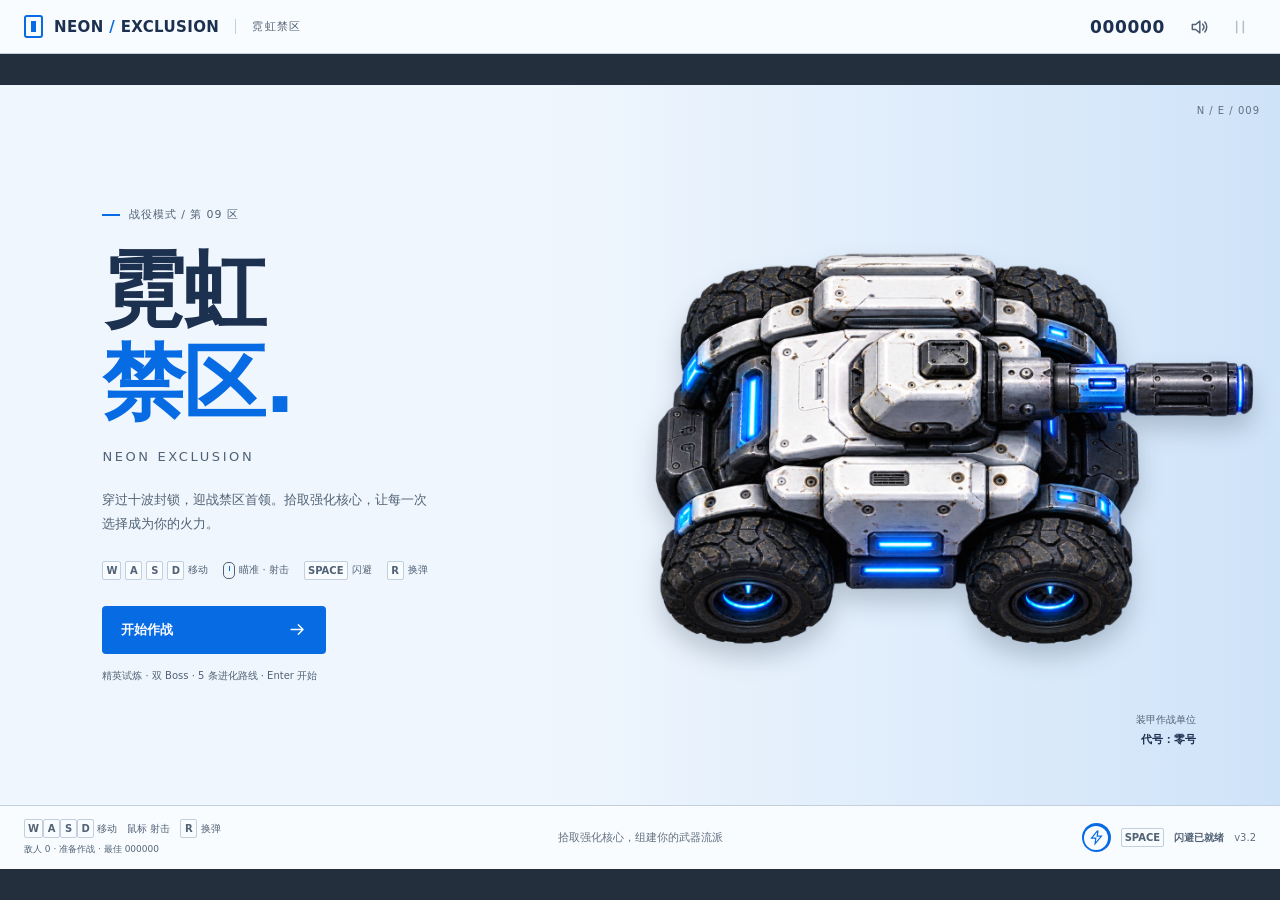
==== commit d1932f10: "Match approved art direction with rendered arena and unit sprites" ====
--- a/offline/neon-exclusion.html
+++ b/offline/neon-exclusion.html
@@ -7,6 +7,8 @@
     <meta name="description" content="霓虹禁区：一款可直接在浏览器游玩的俯视角射击游戏。" />
     <title>霓虹禁区 · NEON EXCLUSION</title>
     <link rel="icon" href="data:image/svg+xml,%3Csvg xmlns='http://www.w3.org/2000/svg' viewBox='0 0 32 32'%3E%3Cpath fill='%23f5f8fd' d='M0 0h32v32H0z'/%3E%3Cpath fill='none' stroke='%23256adc' stroke-width='2' d='m16 3 13 13-13 13L3 16Z'/%3E%3Cpath fill='%2358b9f4' d='m16 11 5 5-5 5-5-5Z'/%3E%3C/svg%3E" />
+
+
     <style>
 :root {
   color-scheme: light;
@@ -359,6 +361,23 @@
 @media (prefers-reduced-motion: reduce) {
   *, *::before, *::after { animation-duration: .01ms !important; transition-duration: .01ms !important; }
 }
+
+/* The menu displays the same rendered armored vehicle used in combat. */
+.vehicle-portrait {
+  width: 100%;
+  aspect-ratio: 3 / 2;
+  background-image: url('[data-uri]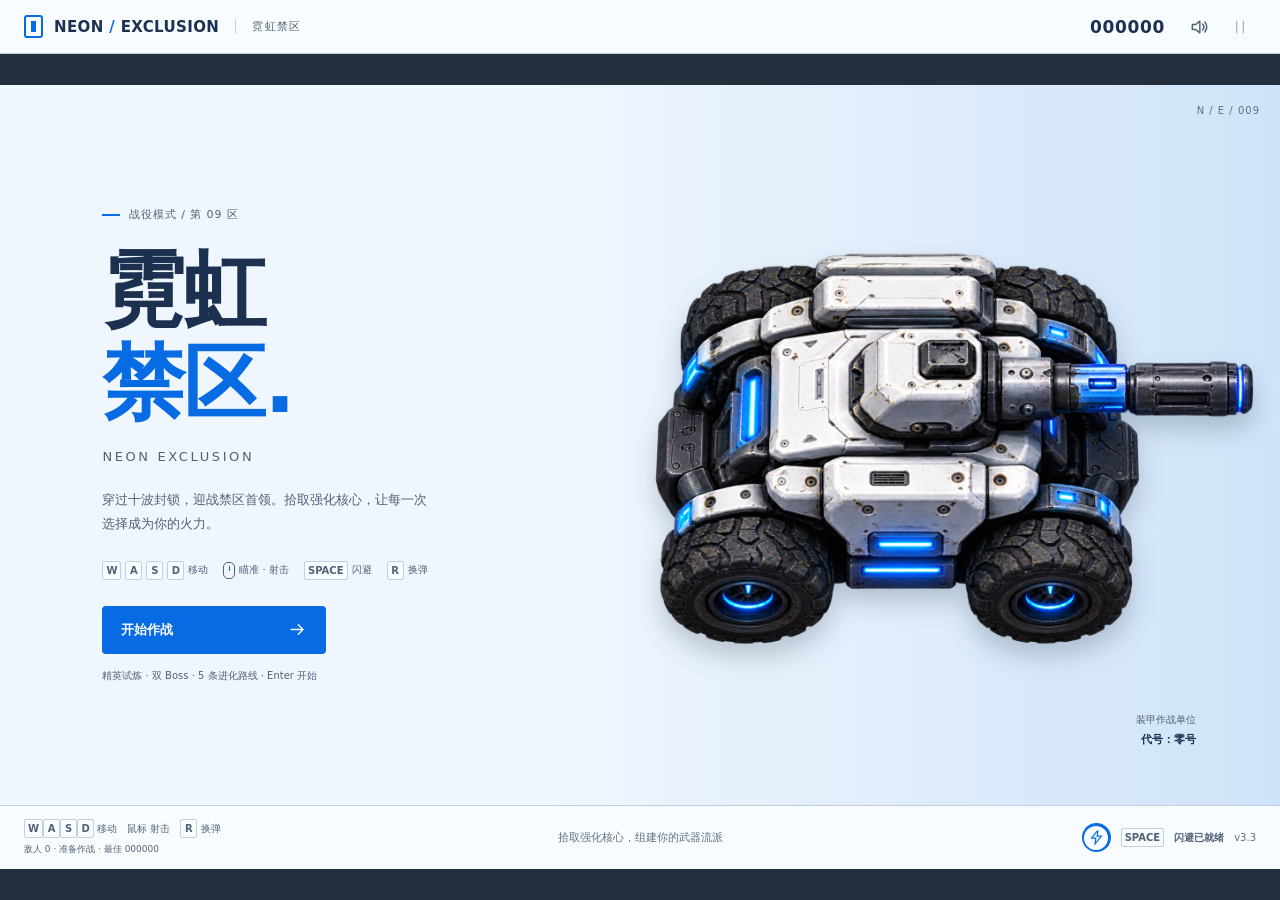
==== commit 083da194: "Fix combat fairness, cover navigation and mobile usability" ====
--- a/offline/neon-exclusion.html
+++ b/offline/neon-exclusion.html
@@ -59,6 +59,8 @@
 .icon-button { width: 32px; height: 32px; padding: 6px; background: transparent; border: 0; border-radius: 4px; color: var(--muted); }
 .icon-button:hover { color: var(--primary); background: var(--surface-hi); }
 .icon-button svg { width: 20px; height: 20px; fill: none; stroke: currentColor; stroke-width: 1.8; stroke-linecap: round; stroke-linejoin: round; }
+.mute-slash { display: none; }
+.is-muted .mute-slash { display: block; }
 .version { font-size: 10px; color: var(--subtle); }
 .masthead { position: relative; z-index: 2; }
 .game-main { flex: 1; min-height: 0; display: flex; flex-direction: column; justify-content: center; align-items: center; background: oklch(0.3 0.03 252); }
@@ -163,6 +165,14 @@
 .victory-symbol { font-size: 30px; margin-bottom: 12px; color: var(--primary); }
 .victory-score { margin-top: 15px; }
 .modal-panel .run-info { font-size: 10px; }
+.owned-build { margin-top: 18px; text-align: left; font-size: 12px; }
+.owned-build summary { cursor: pointer; min-height: 44px; padding-block: 13px; }
+.owned-build ul { max-height: 145px; overflow-y: auto; margin: 0; padding: 0 5px 0 19px; line-height: 1.7; color: var(--muted); }
+.owned-build li + li { margin-top: 8px; }
+.restart-confirm { font-size: 12px; line-height: 1.6; }
+.restart-confirm-actions { display: flex; gap: 8px; }
+.restart-confirm-actions > button { flex: 1; min-height: 44px; }
+.danger-button { color: var(--danger); }
 .upgrade-panel { width: min(900px, 100%); max-height: 100%; padding: 26px; background: var(--surface); border-radius: 8px; text-align: center; overflow: auto; }
 .upgrade-panel h2 { margin: 0; font-size: 28px; letter-spacing: -.02em; }
 .upgrade-subtitle { margin: 10px 0 23px; color: var(--muted); font-size: 12px; }
@@ -362,6 +372,25 @@
   *, *::before, *::after { animation-duration: .01ms !important; transition-duration: .01ms !important; }
 }
 
+@media (pointer: coarse) {
+  .icon-button { width: 44px; height: 44px; padding: 12px; flex-shrink: 0; }
+  .touch-reload { min-width: 44px; min-height: 44px; }
+  .primary-button, .secondary-button, .upgrade-actions .secondary-button { min-height: 44px; }
+}
+@media (pointer: coarse) and (orientation: landscape) and (max-height: 500px) {
+  .masthead { height: 48px; flex-basis: 48px; }
+  .game-stage { width: min(100%, calc((100dvh - 94px) * 16 / 9)); }
+  .modal-overlay, .upgrade-overlay { inset-block-start: 48px; }
+  .owned-build { margin-top: 8px; }
+  .owned-build ul { max-height: 90px; }
+}
+@media (max-width: 360px) {
+  .brand-mark { display: none; }
+  .brand-copy strong { font-size: 10px; }
+  .masthead { padding-inline: 8px; gap: 4px; }
+  .header-score { font-size: 11px; }
+}
+
 /* The menu displays the same rendered armored vehicle used in combat. */
 .vehicle-portrait {
   width: 100%;
@@ -391,7 +420,7 @@
         <div class="masthead-meta"><div class="mission-hud" id="missionHud" hidden><span id="hudMode">1 / 10</span><strong id="missionText"></strong><div class="mission-dots" id="missionDots" aria-hidden="true"><i></i><i></i><i></i><i></i><i></i><i></i><i></i><i></i><i></i><i></i></div></div></div>
         <div class="top-actions"><span class="sr-only" id="hudWave">01</span><strong class="header-score" id="hudScore" aria-label="作战分数">000000</strong>
           <button type="button" class="icon-button" id="muteBtn" aria-label="切换音效" title="切换音效">
-            <svg viewBox="0 0 24 24" aria-hidden="true"><path d="M4 9v6h4l5 4V5L8 9H4Zm12.4-.4a5 5 0 0 1 0 6.8M19 6a9 9 0 0 1 0 12" /></svg>
+            <svg viewBox="0 0 24 24" aria-hidden="true"><path d="M4 9v6h4l5 4V5L8 9H4Zm12.4-.4a5 5 0 0 1 0 6.8M19 6a9 9 0 0 1 0 12" /><path class="mute-slash" d="m3 3 18 18" /></svg>
           </button>
           <button type="button" class="icon-button" id="pauseBtn" aria-label="暂停游戏" title="暂停游戏">
             <svg viewBox="0 0 24 24" aria-hidden="true"><path d="M8 5v14M16 5v14" /></svg>
@@ -461,7 +490,7 @@
             <div class="modal-panel"><p class="modal-kicker">EXCLUSION LIFTED</p><div class="victory-symbol" aria-hidden="true">✦</div><h2 id="victoryTitle">封锁已突破</h2><p>全部 10 波完成，无尽模式已解锁。带上当前构筑，挑战更深的禁区。</p><div class="victory-score" id="victoryScore">0</div><p class="run-info" id="victoryInfo"></p><div class="modal-actions"><button type="button" class="primary-button" id="continueEndlessBtn">带着当前构筑继续无尽</button><button type="button" class="secondary-button" id="victoryRestartBtn">重新挑战 10 波</button></div></div>
           </section>
           <section class="game-overlay modal-overlay" id="pauseScreen" aria-labelledby="pauseTitle" hidden>
-            <div class="modal-panel"><p class="modal-kicker">PROTOCOL SUSPENDED</p><h2 id="pauseTitle">作战暂停</h2><p>呼吸。瞄准。继续守住阵地。</p><div class="modal-actions"><button type="button" class="primary-button" id="resumeBtn"><span>继续作战</span><svg viewBox="0 0 24 24" aria-hidden="true"><path d="M4 12h15m-6-6 6 6-6 6" /></svg></button><button type="button" class="secondary-button" id="pauseRestartBtn">重新开始</button></div><small>按 ESC 继续</small></div>
+            <div class="modal-panel"><p class="modal-kicker">PROTOCOL SUSPENDED</p><h2 id="pauseTitle">作战暂停</h2><p>继续后有短暂保护，准备好再出发。</p><div class="modal-actions"><button type="button" class="primary-button" id="resumeBtn"><span>继续作战</span><svg viewBox="0 0 24 24" aria-hidden="true"><path d="M4 12h15m-6-6 6 6-6 6" /></svg></button><button type="button" class="secondary-button" id="pauseRestartBtn">重新开始</button></div><div id="restartConfirm" class="restart-confirm" hidden><p>重新开始会清空本局进度。</p><div class="restart-confirm-actions"><button type="button" class="secondary-button" id="cancelRestartBtn">保留本局</button><button type="button" class="secondary-button danger-button" id="confirmRestartBtn">确认重新开始</button></div></div><details id="ownedBuild" class="owned-build"><summary>查看本局强化</summary><ul id="ownedBuildList"></ul></details><small>按 ESC 继续</small></div>
           </section>
 
           <section class="game-overlay modal-overlay over-screen" id="gameOverScreen" aria-labelledby="overTitle" hidden>
@@ -471,7 +500,7 @@
         <footer class="game-footer">
           <div class="footer-controls"><p><kbd>W</kbd><kbd>A</kbd><kbd>S</kbd><kbd>D</kbd> 移动　鼠标 射击　<kbd>R</kbd> 换弹</p><small><span id="hudRemaining">敌人 0</span> · <span id="statusText">准备作战</span> · 最佳 <span id="hudBest">000000</span></small></div>
           <div class="build-tray"><div class="active-buffs" id="activeBuffs" aria-label="本局武器强化" hidden></div><span class="build-empty" id="buildEmpty">拾取强化核心，组建你的武器流派</span></div>
-          <div class="footer-status"><div class="dash-meter" id="desktopDash" aria-label="闪避冷却"><svg viewBox="0 0 24 24" aria-hidden="true"><path d="m13 3-8 10h6l-1 8 9-11h-6l1-7Z"/></svg></div><kbd>SPACE</kbd><strong id="hudReload">闪避已就绪</strong><span class="version">v3.2</span></div>
+          <div class="footer-status"><div class="dash-meter" id="desktopDash" aria-label="闪避冷却"><svg viewBox="0 0 24 24" aria-hidden="true"><path d="m13 3-8 10h6l-1 8 9-11h-6l1-7Z"/></svg></div><kbd>SPACE</kbd><strong id="hudReload">闪避已就绪</strong><span class="version">v3.3</span></div>
         </footer>
       </main>
     </div>
@@ -590,6 +619,7 @@
 };
 
 function mountGame(canvas, { onState = () => {}, onEvent = () => {} } = {}) {
+  const reducedMotion = window.matchMedia?.('(prefers-reduced-motion: reduce)');
   if (!(canvas instanceof HTMLCanvasElement)) throw new Error('mountGame requires a canvas element');
   const ctx = canvas.getContext('2d', { alpha: false });
   // Move keyboard focus away from start/pause buttons when play resumes.
@@ -751,10 +781,10 @@
     if (virtualAim) { touchTarget = null; player.angle = Math.atan2(virtualAim.y, virtualAim.x); return; }
     const visible = (enemy) => enemy.hp > 0 && enemy.x >= 0 && enemy.x <= W && enemy.y >= 90 && enemy.y <= H &&
       !coverHit(player.x, player.y, enemy.x, enemy.y, 1);
-    if (!touchTarget || !state.enemies.includes(touchTarget) || !visible(touchTarget)) {
-      touchTarget = state.enemies.filter(visible)
-        .sort((a, b) => Math.hypot(a.x - player.x, a.y - player.y) - Math.hypot(b.x - player.x, b.y - player.y))[0] || null;
-    }
+    const distance = (enemy) => Math.hypot(enemy.x - player.x, enemy.y - player.y);
+    const nearest = state.enemies.filter(visible).sort((a, b) => distance(a) - distance(b))[0] || null;
+    if (!touchTarget || !state.enemies.includes(touchTarget) || !visible(touchTarget) ||
+      (nearest && distance(nearest) < distance(touchTarget) * .72)) touchTarget = nearest;
     if (touchTarget) player.angle = Math.atan2(touchTarget.y - player.y, touchTarget.x - player.x);
   }
 
@@ -797,7 +827,7 @@
       endlessUnlocked: state.endlessUnlocked, elapsed: Math.floor(state.time), bossesKilled: state.bossesKilled,
       boss: boss ? { name: boss.name, health: Math.max(0, boss.hp), maxHealth: boss.maxHp, phase: boss.enraged ? 2 : 1,
         hint: bossHint(boss), parts: state.enemies.filter((e) => e.parent === boss).length } : null,
-      rerolls: state.rerolls, routes: recipeProgress(), sideMission: missionSnapshot(),
+      rerolls: state.rerolls, canReroll: canReroll(), routes: recipeProgress(), sideMission: missionSnapshot(),
       waveName: state.plan.name, breakSeconds: Math.ceil(state.waveBreak),
       objective: state.waveCleared ? `补给休整 ${Math.ceil(state.waveBreak)} 秒 · 下一波 ${wavePlan(state.wave + 1, true).name}` :
         `${state.plan.name} · ${state.plan.boss ? 'Boss 战' : `距 Boss ${Math.max(0, nextBoss - state.wave)} 波`}`,
@@ -855,7 +885,7 @@
   function openNextChoice() {
     if (!state.choiceQueue.length) {
       state.choices = []; phase = state.afterChoices;
-      if (phase === 'playing') canvas.focus({ preventScroll: true });
+      if (phase === 'playing') { state.player.invulnerable = Math.max(state.player.invulnerable, .9); canvas.focus({ preventScroll: true }); }
       emitState(); return;
     }
     state.choiceRare = state.choiceQueue.shift();
@@ -868,8 +898,14 @@
     phase = 'choosing'; clearInputs(); emitState();
   }
 
+  function canReroll() {
+    const u = state.player.upgrades;
+    return phase === 'choosing' && state.rerolls > 0 && Object.keys(UPGRADES).some((id) =>
+      u[id] < UPGRADES[id].max && !u[UPGRADES[id].excludes] && !state.choices.some((c) => c.id === id));
+  }
+
   function rerollChoices() {
-    if (phase !== 'choosing' || state.rerolls <= 0) return false;
+    if (!canReroll()) return false;
     const old = state.choices.map((c) => c.id);
     const options = generateChoices(state.choiceRare, old);
     if (!options.some((c) => !old.includes(c.id))) return false;
@@ -1067,6 +1103,7 @@
   function resume() {
     if (phase !== 'paused') return;
     phase = 'playing';
+    state.player.invulnerable = Math.max(state.player.invulnerable, .9);
     canvas.focus({ preventScroll: true });
     lastTime = performance.now();
     emitState();
@@ -1077,6 +1114,7 @@
   function toggleMute() { muted = !muted; if (!muted) unlockAudio(); emitState(); return muted; }
 
   function onKeyDown(e) {
+    if (['Space','Enter'].includes(e.code) && e.target?.closest?.('button,summary,input,textarea,select,a')) return;
     virtualTouchMode = false;
     if (['Space', 'ArrowUp', 'ArrowDown', 'ArrowLeft', 'ArrowRight'].includes(e.code)) e.preventDefault();
     if (phase === 'choosing' && ['Digit1', 'Digit2', 'Digit3'].includes(e.code)) {
@@ -1214,7 +1252,9 @@
     const spread = rand(-.02, .02), damage = 28 * (1 + u.heavy * .18) / (1 + u.multi * .25) * (u.overload ? 1.7 : 1) * (u.accelerator ? .84 : 1);
     for (let shot = -u.multi; shot <= u.multi; shot++) {
       const angle = p.angle + spread + shot * .14;
-      projectile(p.x + Math.cos(angle) * 49, p.y + Math.sin(angle) * 49, angle, damage);
+      const bullet = projectile(p.x + Math.cos(angle) * 49, p.y + Math.sin(angle) * 49, angle, damage);
+      // Trace the barrel as well as the flight on the first frame.
+      bullet.origin = { x: p.x, y: p.y };
     }
     burst(p.x + Math.cos(p.angle) * 52, p.y + Math.sin(p.angle) * 52, '#ffe6a4', 4, 85, 2.5);
     state.shake = Math.max(state.shake, 1.5); sound('shoot');
@@ -1337,7 +1377,68 @@
     return nearest;
   }
 
+  let navigationCover = null;
+  const navigationGraphs = new Map();
+  function navigationPath(enemy) {
+    // Reuse cover-corner visibility graphs per body size; only endpoints move.
+    if (navigationCover !== state.cover) { navigationCover = state.cover; navigationGraphs.clear(); }
+    const radius = enemy.r + 2;
+    let graph = navigationGraphs.get(radius);
+    const clear = (a,b) => !coverHit(a.x,a.y,b.x,b.y,radius);
+    if (!graph) {
+      const nodes = state.cover.flatMap((rect) => {
+        const margin = radius + 3;
+        return [[rect.x-margin,rect.y-margin],[rect.x+rect.w+margin,rect.y-margin],
+          [rect.x-margin,rect.y+rect.h+margin],[rect.x+rect.w+margin,rect.y+rect.h+margin]]
+          .map(([x,y])=>({x,y}));
+      }).filter((node)=>node.x>=24 && node.x<=W-24 && node.y>=100 && node.y<=H-24 && clear(node,node));
+      const edges=nodes.map(()=>[]);
+      for(let i=0;i<nodes.length;i++)for(let j=0;j<i;j++)if(clear(nodes[i],nodes[j])) {
+        const cost=Math.hypot(nodes[i].x-nodes[j].x,nodes[i].y-nodes[j].y);
+        edges[i].push([j,cost]);edges[j].push([i,cost]);
+      }
+      graph={nodes,edges};navigationGraphs.set(radius,graph);
+    }
+    const anchor=(point)=> {
+      if(clear(point,point))return {x:point.x,y:point.y};
+      const candidates=state.cover.flatMap((rect)=>[
+        {x:rect.x-radius-3,y:point.y},{x:rect.x+rect.w+radius+3,y:point.y},
+        {x:point.x,y:rect.y-radius-3},{x:point.x,y:rect.y+rect.h+radius+3},
+      ]).concat(graph.nodes).filter((node)=>node.x>=24 && node.x<=W-24 && node.y>=100 && node.y<=H-24 && clear(node,node));
+      return candidates.sort((a,b)=>Math.hypot(a.x-point.x,a.y-point.y)-Math.hypot(b.x-point.x,b.y-point.y))[0] || point;
+    };
+    const goal=anchor(state.player), origin=anchor(enemy);
+    const nodes=[...graph.nodes,origin,goal], start=nodes.length-2, end=nodes.length-1;
+    const edges=graph.edges.map((edge)=>[...edge]);edges.push([],[]);
+    for(const index of [start,end])for(let i=0;i<index;i++)if(clear(nodes[index],nodes[i])) {
+      const cost=Math.hypot(nodes[index].x-nodes[i].x,nodes[index].y-nodes[i].y);
+      edges[index].push([i,cost]);edges[i].push([index,cost]);
+    }
+    const costs=nodes.map(()=>Infinity),previous=[],visited=new Set();costs[start]=0;
+    while(visited.size<nodes.length) {
+      let current=-1;
+      for(let i=0;i<nodes.length;i++)if(!visited.has(i) && (current<0 || costs[i]<costs[current]))current=i;
+      if(current<0 || !Number.isFinite(costs[current]) || current===end)break;
+      visited.add(current);
+      for(const [next,cost] of edges[current])if(costs[current]+cost<costs[next]){costs[next]=costs[current]+cost;previous[next]=current;}
+    }
+    if(!Number.isFinite(costs[end]))return [];
+    const route=[];let current=end;
+    while(current!==start){route.unshift({x:nodes[current].x,y:nodes[current].y});current=previous[current];}
+    if(Math.hypot(origin.x-enemy.x,origin.y-enemy.y)>1)route.unshift({x:origin.x,y:origin.y});
+    return route;
+  }
+
   function moveEnemy(enemy, vx, vy, dt) {
+    const p=state.player;
+    const approaching=vx*(p.x-enemy.x)+vy*(p.y-enemy.y)>0;
+    enemy.navTimer=Math.max(0,(enemy.navTimer||0)-dt);
+    if(approaching && !(enemy.dashTime>0) && coverHit(enemy.x,enemy.y,p.x,p.y,enemy.r+2)) {
+      if(!enemy.navTimer || !enemy.navPath){enemy.navPath=navigationPath(enemy);enemy.navTimer=.65;}
+      while(enemy.navPath.length && Math.hypot(enemy.navPath[0].x-enemy.x,enemy.navPath[0].y-enemy.y)<9)enemy.navPath.shift();
+      const waypoint=enemy.navPath[0];
+      if(waypoint){const dx=waypoint.x-enemy.x,dy=waypoint.y-enemy.y,d=Math.hypot(dx,dy)||1,speed=Math.hypot(vx,vy);vx=dx/d*speed;vy=dy/d*speed;}
+    } else enemy.navPath=null;
     const slow = enemy.slowTimer > 0 ? enemy.slowFactor : 1;
     enemy.x += vx * dt * slow; enemy.y += vy * dt * slow;
     if (resolveCover(enemy)) {
@@ -1443,8 +1544,10 @@
         for (let i = 0; i < count; i++) {
           const x = p.x + Math.cos(state.time * 1.8 + i * Math.PI) * 48;
           const y = p.y + Math.sin(state.time * 1.8 + i * Math.PI) * 48;
-          const target = [...state.enemies].sort((a, b) => Math.hypot(a.x - x, a.y - y) - Math.hypot(b.x - x, b.y - y))[0];
-          projectile(x, y, Math.atan2(target.y - y, target.x - x), 14 + p.upgrades.drone * 6, { drone: true });
+          if (coverHit(p.x, p.y, x, y, 3.3)) continue;
+          const target = state.enemies.filter((e) => e.hp > 0 && !coverHit(x, y, e.x, e.y, 3.3))
+            .sort((a, b) => Math.hypot(a.x - x, a.y - y) - Math.hypot(b.x - x, b.y - y))[0];
+          if (target) projectile(x, y, Math.atan2(target.y - y, target.x - x), 14 + p.upgrades.drone * 6, { drone: true });
         }
         p.droneTimer = .9 / (1 + p.upgrades.drone * .3) * (p.evolutions.includes('swarm') ? .75 : 1);
       }
@@ -1563,44 +1666,60 @@
 
   function updateBullets(dt) {
     for (let i = state.bullets.length - 1; i >= 0; i--) {
-      const b = state.bullets[i], oldX = b.x, oldY = b.y;
+      const b = state.bullets[i], oldX = b.origin?.x ?? b.x, oldY = b.origin?.y ?? b.y;
+      b.origin = null;
       if (!b.drone && state.player.upgrades.homing && state.enemies.length) {
-        const target = state.enemies.filter((e) => !b.hitEnemies.has(e))
+        const target = state.enemies.filter((e) => e.hp > 0 && !b.hitEnemies.has(e) && !coverHit(b.x, b.y, e.x, e.y, b.r))
           .sort((a, e) => Math.hypot(a.x - b.x, a.y - b.y) - Math.hypot(e.x - b.x, e.y - b.y))[0];
         if (target) {
           const angle = Math.atan2(b.vy, b.vx), desired = Math.atan2(target.y - b.y, target.x - b.x);
           const difference = Math.atan2(Math.sin(desired - angle), Math.cos(desired - angle));
-          const turn = clamp(difference, -dt * (2 + state.player.upgrades.homing + (state.player.evolutions.includes('frost') ? 2 : 0)), dt * (2 + state.player.upgrades.homing));
+          const maxTurn = dt * (2 + state.player.upgrades.homing + (state.player.evolutions.includes('frost') ? 2 : 0));
+          const turn = clamp(difference, -maxTurn, maxTurn);
           b.vx = Math.cos(angle + turn) * 950; b.vy = Math.sin(angle + turn) * 950;
         }
       }
       b.trail.push({ x: b.x, y: b.y }); if (b.trail.length > 4) b.trail.shift();
       b.x += b.vx * dt; b.y += b.vy * dt; b.life -= dt;
       if (b.life <= 0) { state.bullets.splice(i, 1); continue; }
-      const wall = b.x < 18 || b.x > W - 18 || b.y < 85 || b.y > H - 18;
-      const hit = coverHit(oldX, oldY, b.x, b.y, b.r);
-      if (wall || hit) {
-        if (b.bounces <= 0) { state.bullets.splice(i, 1); continue; }
-        b.bounces--;
-        if (hit) {
-          const rect = hit.rect;
-          if (oldX <= rect.x - b.r || oldX >= rect.x + rect.w + b.r) b.vx *= -1; else b.vy *= -1;
-          b.x = oldX; b.y = oldY;
-        } else {
-          if (b.x < 18 || b.x > W - 18) b.vx *= -1;
-          if (b.y < 85 || b.y > H - 18) b.vy *= -1;
-          b.x = clamp(b.x, 18, W - 18); b.y = clamp(b.y, 85, H - 18);
+      const dx = b.x - oldX, dy = b.y - oldY;
+      const cover = coverHit(oldX, oldY, b.x, b.y, b.r);
+      let stop = cover ? { t: cover.t, rect: cover.rect } : null;
+      for (const [origin, delta, min, max, axis] of [[oldX, dx, 18, W-18, 'x'], [oldY, dy, 85, H-18, 'y']]) {
+        const end = origin + delta;
+        if ((end < min || end > max) && Math.abs(delta) > .00001) {
+          const time = clamp(((end < min ? min : max) - origin) / delta, 0, 1);
+          if (!stop || time < stop.t) stop = { t: time, axis };
         }
       }
-      const hits = state.enemies.filter((e) => !b.hitEnemies.has(e) &&
-        segmentDistanceSquared(oldX, oldY, b.x, b.y, e.x, e.y) < (b.r + e.r) ** 2)
-        .sort((a, e) => ((a.x - oldX) * b.vx + (a.y - oldY) * b.vy) - ((e.x - oldX) * b.vx + (e.y - oldY) * b.vy));
-      for (const enemy of hits) {
+      const lengthSquared = dx * dx + dy * dy;
+      const hits = state.enemies.filter((e) => e.hp > 0 && !b.hitEnemies.has(e)).map((enemy) => {
+        const ex = oldX - enemy.x, ey = oldY - enemy.y, radius = b.r + enemy.r;
+        const c = ex*ex + ey*ey - radius*radius, dot = ex*dx + ey*dy;
+        const discriminant = dot*dot - lengthSquared*c;
+        const time = c <= 0 ? 0 : lengthSquared > 0 && discriminant >= 0 ? (-dot-Math.sqrt(discriminant))/lengthSquared : Infinity;
+        return { enemy, t: time };
+      }).filter((hit) => hit.t >= 0 && hit.t <= 1 && (!stop || hit.t < stop.t)).sort((a,b) => a.t-b.t);
+      let consumed = false;
+      for (const {enemy} of hits) {
         if (!state.enemies.includes(enemy)) continue;
         b.hitEnemies.add(enemy); bulletImpact(b, enemy);
-        if (b.piercesLeft <= 0) { state.bullets.splice(i, 1); break; }
+        if (b.piercesLeft <= 0) { state.bullets.splice(i, 1); consumed = true; break; }
         b.piercesLeft--;
       }
+      if (consumed || !stop) continue;
+      if (b.bounces <= 0) { state.bullets.splice(i, 1); continue; }
+      b.bounces--;
+      const impactX=oldX+dx*stop.t, impactY=oldY+dy*stop.t;
+      let axis=stop.axis;
+      if (stop.rect) {
+        const rect=stop.rect;
+        const xEdge=Math.min(Math.abs(impactX-rect.x+b.r),Math.abs(impactX-rect.x-rect.w-b.r));
+        const yEdge=Math.min(Math.abs(impactY-rect.y+b.r),Math.abs(impactY-rect.y-rect.h-b.r));
+        axis=xEdge<yEdge?'x':'y';
+      }
+      if (axis==='x') b.vx*=-1; else b.vy*=-1;
+      b.x=impactX-dx*.0001;b.y=impactY-dy*.0001;
     }
   }
 
@@ -1816,7 +1935,7 @@
   }
 
   function drawPlayer(p, time) {
-    const blink = p.invulnerable > 0 && Math.floor(time * 17) % 2 === 0;
+    const blink = p.invulnerable > 0 && !reducedMotion?.matches && Math.floor(time * 17) % 2 === 0;
     drawUnitSprite('player', p.x, p.y, p.angle, 83, blink ? .7 : 1);
     if (p.reload > 0) {
       ctx.strokeStyle = '#a6ddff';
@@ -2121,7 +2240,7 @@
     ctx.fillStyle='#33465d';ctx.fillRect(0,0,canvas.width,canvas.height);
     ctx.setTransform(dpr*drawScale,0,0,dpr*drawScale,dpr*drawOffsetX,dpr*drawOffsetY);
     ctx.save();
-    if (state.shake>0 && phase==='playing') ctx.translate(rand(-state.shake,state.shake),rand(-state.shake,state.shake));
+    if (state.shake>0 && phase==='playing' && !reducedMotion?.matches) ctx.translate(rand(-state.shake,state.shake),rand(-state.shake,state.shake));
     drawFloor(state.time);
     drawWorldFeatures();
     drawTelegraphs();
@@ -2337,8 +2456,8 @@
     });
     $('upgradeChoices').replaceChildren(...cards);
   }
-  $('rerollBtn').textContent = `重抽 · 剩余 ${state.rerolls} 次`;
-  $('rerollBtn').disabled = state.rerolls <= 0;
+  $('rerollBtn').textContent = state.rerolls > 0 && !state.canReroll && state.phase === 'choosing' ? '已无其他可选强化' : `重抽 · 剩余 ${state.rerolls} 次`;
+  $('rerollBtn').disabled = !state.canReroll;
   const routes = state.routes.filter((r) => r.invested > 0).slice(0, 3).map((r) => {
     const item = document.createElement('span'); item.className = r.active ? 'route-active' : '';
     item.textContent = r.active ? `✦ ${r.name} · 已进化` : `${r.name} ${r.invested}/${r.total} · ${r.missing}`;
@@ -2356,6 +2475,7 @@
   $('muteBtn').setAttribute('aria-pressed', String(state.muted));
   $('muteBtn').setAttribute('aria-label', state.muted ? '开启音效' : '关闭音效');
   $('muteBtn').title = state.muted ? '开启音效' : '关闭音效';
+  $('muteBtn').classList.toggle('is-muted', state.muted);
   $('startEndlessBtn').hidden = !state.endlessUnlocked;
   $('touchControls').hidden = state.phase !== 'playing';
   $('fireBtn').disabled = state.phase !== 'playing';
@@ -2374,6 +2494,17 @@
     $('victoryInfo').textContent = `用时 ${timeText(state.elapsed)} · 击败 ${state.kills} 个敌人 · ${state.bossesKilled} 位首领`;
   }
   if (state.phase !== lastPhase) {
+    $('restartConfirm').hidden = true;
+    $('pauseRestartBtn').hidden = false;
+    if (state.phase === 'paused') {
+      const items = [...state.upgradeList.map((u) => `${u.name} Lv.${u.level}：${u.description}`),
+        ...state.evolutions.map((u) => `${u.name}：${u.description}`)].map((text) => {
+          const item = document.createElement('li'); item.textContent = text; return item;
+        });
+      if (!items.length) { const item = document.createElement('li'); item.textContent = '尚未获得强化，击败敌人拾取核心即可选择。'; items.push(item); }
+      $('ownedBuildList').replaceChildren(...items);
+      $('ownedBuild').open = false;
+    }
     if (state.phase !== 'playing') resetTouchUI();
     lastPhase = state.phase;
     const focusTarget = state.phase === 'choosing' ? $('upgradeChoices').firstElementChild :
@@ -2412,7 +2543,15 @@
 $('restartBtn').addEventListener('click', () => game.restart());
 $('victoryRestartBtn').addEventListener('click', () => game.restart());
 $('continueEndlessBtn').addEventListener('click', () => game.continueEndless());
-$('pauseRestartBtn').addEventListener('click', () => game.restart());
+$('pauseRestartBtn').addEventListener('click', () => {
+  $('restartConfirm').hidden = false; $('pauseRestartBtn').hidden = true;
+  $('cancelRestartBtn').focus({ preventScroll: true });
+});
+$('confirmRestartBtn').addEventListener('click', () => game.restart());
+$('cancelRestartBtn').addEventListener('click', () => {
+  $('restartConfirm').hidden = true; $('pauseRestartBtn').hidden = false;
+  $('pauseRestartBtn').focus({ preventScroll: true });
+});
 $('pauseBtn').addEventListener('click', () => game.togglePause());
 $('muteBtn').addEventListener('click', () => game.toggleMute());
 const moveStick = $('moveStick'), fireButton = $('fireBtn');
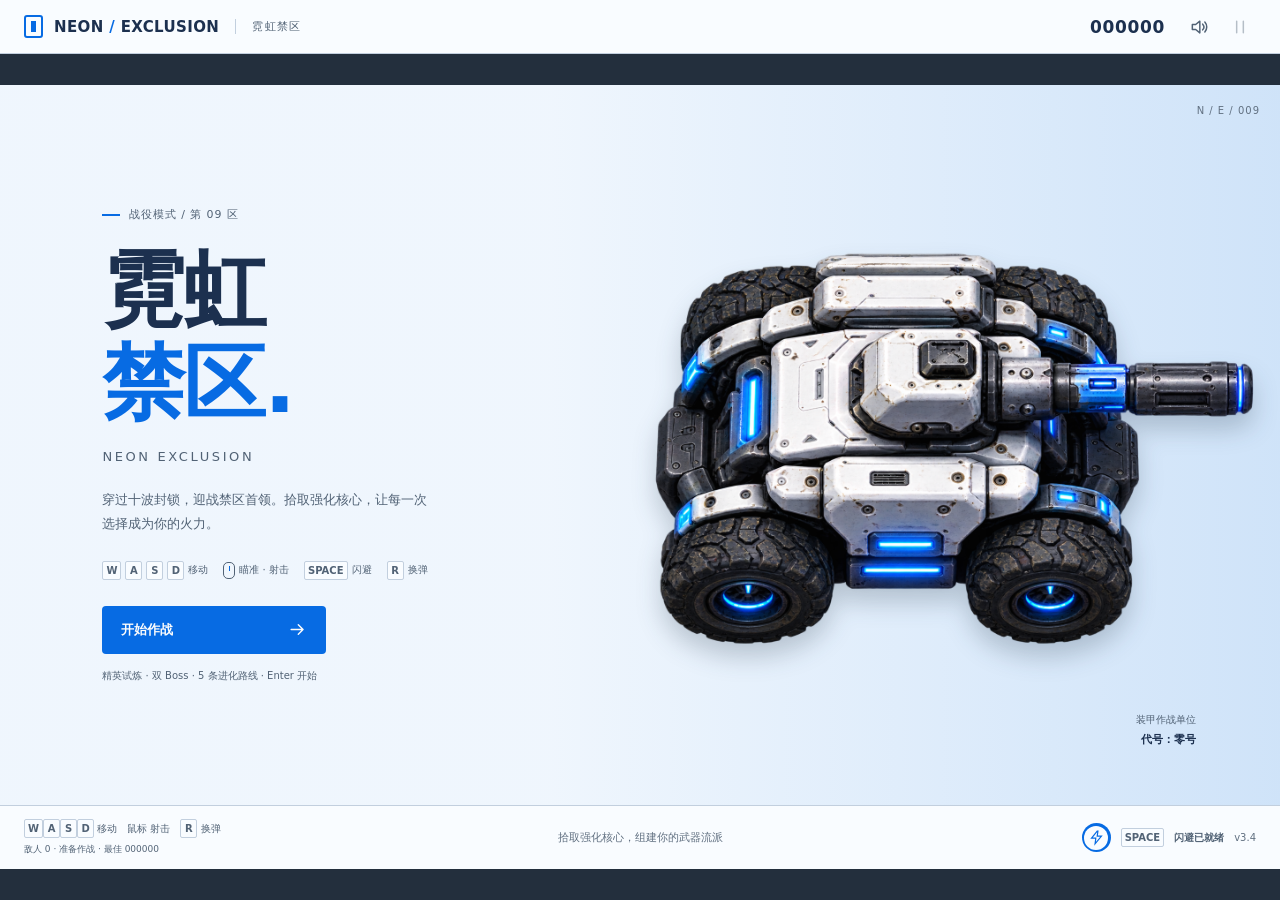
==== commit a4e9ee65: "Separate fixed rover chassis from independently aiming cannon" ====
--- a/offline/neon-exclusion.html
+++ b/offline/neon-exclusion.html
@@ -7,6 +7,7 @@
     <meta name="description" content="霓虹禁区：一款可直接在浏览器游玩的俯视角射击游戏。" />
     <title>霓虹禁区 · NEON EXCLUSION</title>
     <link rel="icon" href="data:image/svg+xml,%3Csvg xmlns='http://www.w3.org/2000/svg' viewBox='0 0 32 32'%3E%3Cpath fill='%23f5f8fd' d='M0 0h32v32H0z'/%3E%3Cpath fill='none' stroke='%23256adc' stroke-width='2' d='m16 3 13 13-13 13L3 16Z'/%3E%3Cpath fill='%2358b9f4' d='m16 11 5 5-5 5-5-5Z'/%3E%3C/svg%3E" />
+
 
 
     <style>
@@ -500,7 +501,7 @@
         <footer class="game-footer">
           <div class="footer-controls"><p><kbd>W</kbd><kbd>A</kbd><kbd>S</kbd><kbd>D</kbd> 移动　鼠标 射击　<kbd>R</kbd> 换弹</p><small><span id="hudRemaining">敌人 0</span> · <span id="statusText">准备作战</span> · 最佳 <span id="hudBest">000000</span></small></div>
           <div class="build-tray"><div class="active-buffs" id="activeBuffs" aria-label="本局武器强化" hidden></div><span class="build-empty" id="buildEmpty">拾取强化核心，组建你的武器流派</span></div>
-          <div class="footer-status"><div class="dash-meter" id="desktopDash" aria-label="闪避冷却"><svg viewBox="0 0 24 24" aria-hidden="true"><path d="m13 3-8 10h6l-1 8 9-11h-6l1-7Z"/></svg></div><kbd>SPACE</kbd><strong id="hudReload">闪避已就绪</strong><span class="version">v3.3</span></div>
+          <div class="footer-status"><div class="dash-meter" id="desktopDash" aria-label="闪避冷却"><svg viewBox="0 0 24 24" aria-hidden="true"><path d="m13 3-8 10h6l-1 8 9-11h-6l1-7Z"/></svg></div><kbd>SPACE</kbd><strong id="hudReload">闪避已就绪</strong><span class="version">v3.4</span></div>
         </footer>
       </main>
     </div>
@@ -580,6 +581,7 @@
 const ART_SOURCES = {
   floor: '[data-uri]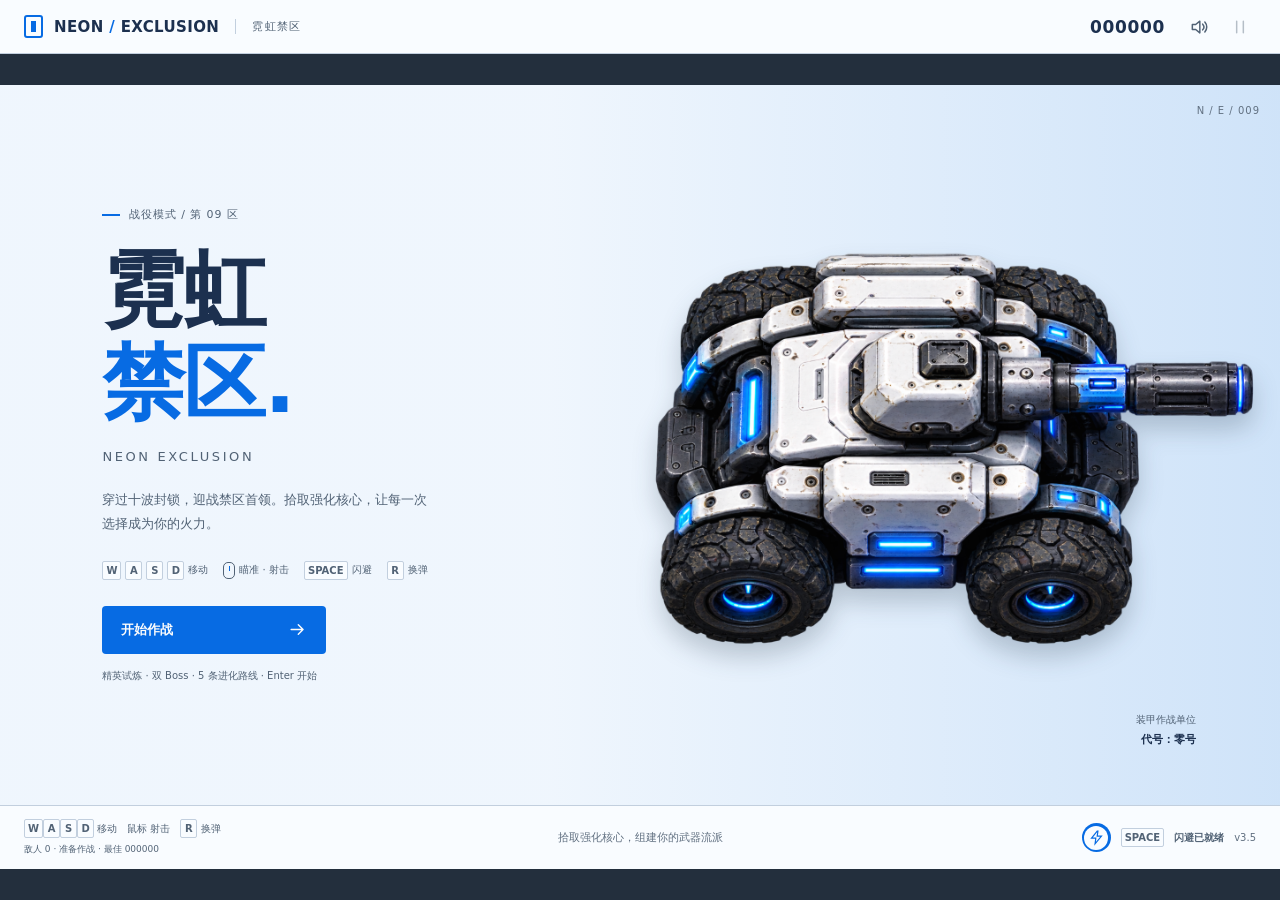
==== commit 0a5a47ad: "Keep enemy chassis fixed and aim cannons independently" ====
--- a/offline/neon-exclusion.html
+++ b/offline/neon-exclusion.html
@@ -7,6 +7,8 @@
     <meta name="description" content="霓虹禁区：一款可直接在浏览器游玩的俯视角射击游戏。" />
     <title>霓虹禁区 · NEON EXCLUSION</title>
     <link rel="icon" href="data:image/svg+xml,%3Csvg xmlns='http://www.w3.org/2000/svg' viewBox='0 0 32 32'%3E%3Cpath fill='%23f5f8fd' d='M0 0h32v32H0z'/%3E%3Cpath fill='none' stroke='%23256adc' stroke-width='2' d='m16 3 13 13-13 13L3 16Z'/%3E%3Cpath fill='%2358b9f4' d='m16 11 5 5-5 5-5-5Z'/%3E%3C/svg%3E" />
+
+
 
 
 
@@ -501,7 +503,7 @@
         <footer class="game-footer">
           <div class="footer-controls"><p><kbd>W</kbd><kbd>A</kbd><kbd>S</kbd><kbd>D</kbd> 移动　鼠标 射击　<kbd>R</kbd> 换弹</p><small><span id="hudRemaining">敌人 0</span> · <span id="statusText">准备作战</span> · 最佳 <span id="hudBest">000000</span></small></div>
           <div class="build-tray"><div class="active-buffs" id="activeBuffs" aria-label="本局武器强化" hidden></div><span class="build-empty" id="buildEmpty">拾取强化核心，组建你的武器流派</span></div>
-          <div class="footer-status"><div class="dash-meter" id="desktopDash" aria-label="闪避冷却"><svg viewBox="0 0 24 24" aria-hidden="true"><path d="m13 3-8 10h6l-1 8 9-11h-6l1-7Z"/></svg></div><kbd>SPACE</kbd><strong id="hudReload">闪避已就绪</strong><span class="version">v3.4</span></div>
+          <div class="footer-status"><div class="dash-meter" id="desktopDash" aria-label="闪避冷却"><svg viewBox="0 0 24 24" aria-hidden="true"><path d="m13 3-8 10h6l-1 8 9-11h-6l1-7Z"/></svg></div><kbd>SPACE</kbd><strong id="hudReload">闪避已就绪</strong><span class="version">v3.5</span></div>
         </footer>
       </main>
     </div>
@@ -582,7 +584,23 @@
   floor: '[data-uri]